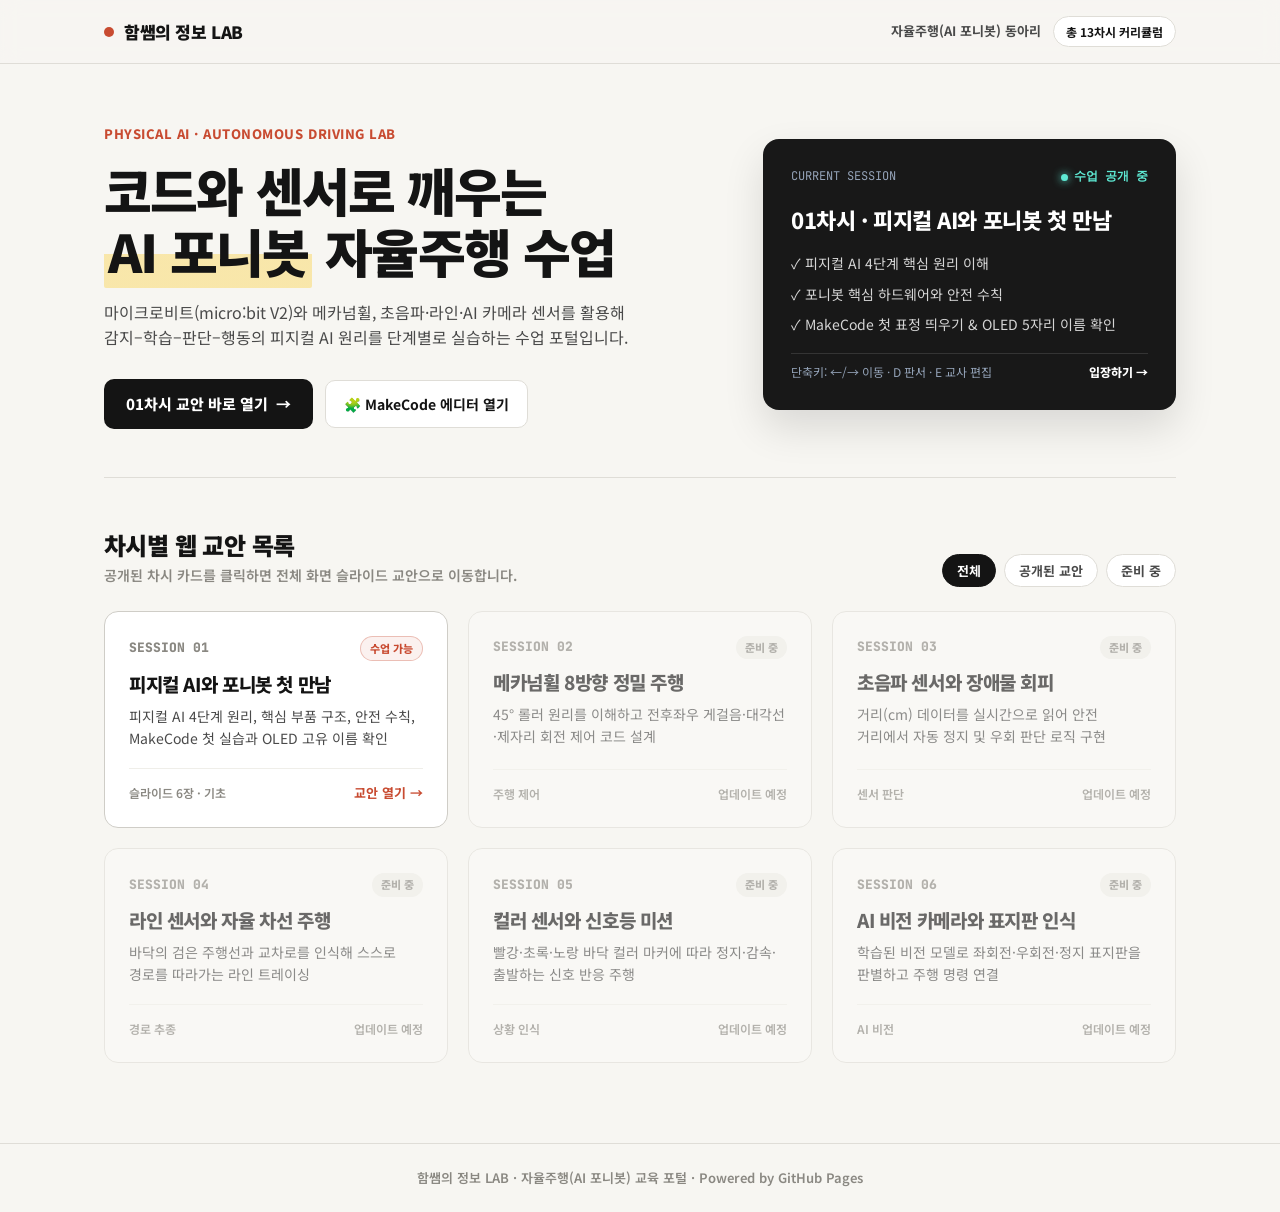
==== index.html @ f38d4907 "Add files via upload" ====
<!DOCTYPE html>
<html lang="ko">
<head>
  <meta charset="UTF-8" />
  <meta name="viewport" content="width=device-width, initial-scale=1.0" />
  <title>함쌤의 정보 LAB — 자율주행(AI 포니봇) 웹 교안 포털</title>
  <link rel="preconnect" href="https://fonts.googleapis.com" />
  <link rel="preconnect" href="https://fonts.gstatic.com" crossorigin />
  <link href="https://fonts.googleapis.com/css2?family=Inter:wght@400;600;700;800&family=JetBrains+Mono:wght@500;700&family=Noto+Sans+KR:wght@400;500;700;800;900&display=swap" rel="stylesheet" />
  <style>
    :root {
      --bg-paper: #f7f6f2;
      --ink: #141414;
      --ink-sub: #4a4a4a;
      --ink-muted: #8a8882;
      --accent: #c84b31;
      --accent-soft: rgba(200, 75, 49, 0.08);
      --highlight-yellow: rgba(250, 214, 92, 0.48);
      --line: #dfddd7;
      --card-bg: #ffffff;
      --ease-editorial: cubic-bezier(0.22, 1, 0.36, 1);
    }

    * { box-sizing: border-box; margin: 0; padding: 0; }

    body {
      background-color: var(--bg-paper);
      color: var(--ink);
      font-family: 'Noto Sans KR', 'Inter', -apple-system, sans-serif;
      -webkit-font-smoothing: antialiased;
      line-height: 1.6;
      min-height: 100vh;
      display: flex;
      flex-direction: column;
    }

    a { color: inherit; text-decoration: none; }

    /* Top Navigation Bar */
    .site-header {
      position: sticky;
      top: 0;
      z-index: 50;
      background: rgba(247, 246, 242, 0.9);
      backdrop-filter: blur(10px);
      border-bottom: 1px solid var(--line);
    }

    .header-inner {
      max-width: 1120px;
      margin: 0 auto;
      padding: 16px 24px;
      display: flex;
      align-items: center;
      justify-content: space-between;
      gap: 16px;
    }

    .brand {
      display: flex;
      align-items: center;
      gap: 10px;
      font-weight: 900;
      font-size: 17px;
      letter-spacing: -0.025em;
    }

    .brand-dot {
      width: 10px;
      height: 10px;
      border-radius: 50%;
      background: var(--accent);
    }

    .header-meta {
      display: flex;
      align-items: center;
      gap: 12px;
      font-size: 13px;
      font-weight: 700;
      color: var(--ink-sub);
    }

    .pill-tag {
      display: inline-flex;
      align-items: center;
      gap: 6px;
      padding: 5px 12px;
      border-radius: 999px;
      border: 1px solid var(--line);
      background: #ffffff;
      font-size: 12px;
      font-weight: 700;
      color: var(--ink);
    }

    /* Main Container */
    .container {
      max-width: 1120px;
      width: 100%;
      margin: 0 auto;
      padding: 56px 24px 80px;
      flex: 1;
    }

    /* Hero Section */
    .hero {
      display: grid;
      grid-template-columns: 1.2fr 0.8fr;
      gap: 40px;
      align-items: center;
      padding-bottom: 48px;
      border-bottom: 1px solid var(--line);
      margin-bottom: 48px;
    }

    .hero-kicker {
      display: inline-block;
      font-size: 13px;
      font-weight: 800;
      color: var(--accent);
      letter-spacing: 0.04em;
      margin-bottom: 14px;
    }

    .hero-title {
      font-size: clamp(32px, 4.2vw, 52px);
      font-weight: 900;
      line-height: 1.18;
      letter-spacing: -0.035em;
      margin-bottom: 18px;
      word-break: keep-all;
    }

    .hl {
      background: linear-gradient(transparent 54%, var(--highlight-yellow) 54%);
      padding: 0 4px;
      border-radius: 2px;
    }

    .hero-desc {
      font-size: 16px;
      color: var(--ink-sub);
      word-break: keep-all;
      margin-bottom: 28px;
      max-width: 540px;
    }

    .hero-actions {
      display: flex;
      flex-wrap: wrap;
      gap: 12px;
      align-items: center;
    }

    .btn-primary {
      display: inline-flex;
      align-items: center;
      gap: 8px;
      background: var(--ink);
      color: #ffffff;
      padding: 13px 22px;
      border-radius: 10px;
      font-size: 15px;
      font-weight: 800;
      transition: transform 0.2s var(--ease-editorial), background 0.2s ease;
    }

    .btn-primary:hover {
      background: var(--accent);
      transform: translateY(-2px);
    }

    .btn-secondary {
      display: inline-flex;
      align-items: center;
      gap: 8px;
      background: #ffffff;
      color: var(--ink);
      border: 1px solid var(--line);
      padding: 12px 18px;
      border-radius: 10px;
      font-size: 14px;
      font-weight: 700;
      transition: border-color 0.2s ease, transform 0.2s var(--ease-editorial);
    }

    .btn-secondary:hover {
      border-color: var(--ink);
      transform: translateY(-2px);
    }

    /* Hero Status Card */
    .hero-card {
      background: #181818;
      color: #ffffff;
      border-radius: 16px;
      padding: 28px;
      box-shadow: 0 18px 40px rgba(0, 0, 0, 0.12);
      display: flex;
      flex-direction: column;
      gap: 18px;
    }

    .hero-card-top {
      display: flex;
      justify-content: space-between;
      align-items: center;
      font-family: 'JetBrains Mono', monospace;
      font-size: 12px;
      color: #94a3b8;
    }

    .live-badge {
      display: inline-flex;
      align-items: center;
      gap: 6px;
      color: #5eead4;
      font-weight: 700;
    }

    .live-dot {
      width: 7px;
      height: 7px;
      border-radius: 50%;
      background: #5eead4;
      box-shadow: 0 0 8px #5eead4;
    }

    .hero-card-title {
      font-size: 22px;
      font-weight: 800;
      letter-spacing: -0.02em;
      line-height: 1.35;
    }

    .hero-card-list {
      list-style: none;
      display: flex;
      flex-direction: column;
      gap: 8px;
      font-size: 14px;
      color: rgba(255, 255, 255, 0.82);
    }

    .hero-card-list li {
      display: flex;
      align-items: center;
      gap: 8px;
    }

    /* Section Header */
    .section-head {
      display: flex;
      align-items: flex-end;
      justify-content: space-between;
      gap: 16px;
      margin-bottom: 24px;
      flex-wrap: wrap;
    }

    .section-title {
      font-size: 24px;
      font-weight: 900;
      letter-spacing: -0.025em;
    }

    .section-sub {
      font-size: 14px;
      color: var(--ink-muted);
      font-weight: 600;
    }

    /* Filter Tabs */
    .filter-tabs {
      display: flex;
      gap: 8px;
      flex-wrap: wrap;
    }

    .filter-btn {
      padding: 6px 14px;
      border-radius: 999px;
      border: 1px solid var(--line);
      background: #ffffff;
      color: var(--ink-sub);
      font-size: 13px;
      font-weight: 700;
      cursor: pointer;
      font-family: inherit;
      transition: all 0.15s ease;
    }

    .filter-btn.active, .filter-btn:hover {
      background: var(--ink);
      color: #ffffff;
      border-color: var(--ink);
    }

    /* Session Grid */
    .session-grid {
      display: grid;
      grid-template-columns: repeat(3, 1fr);
      gap: 20px;
    }

    .session-card {
      background: var(--card-bg);
      border: 1px solid var(--line);
      border-radius: 14px;
      padding: 24px;
      display: flex;
      flex-direction: column;
      justify-content: space-between;
      gap: 18px;
      transition: transform 0.25s var(--ease-editorial), box-shadow 0.25s var(--ease-editorial), border-color 0.2s ease;
      position: relative;
    }

    .session-card.ready {
      cursor: pointer;
      border-color: #cfcdc7;
    }

    .session-card.ready:hover {
      transform: translateY(-4px);
      border-color: var(--ink);
      box-shadow: 0 16px 36px rgba(0, 0, 0, 0.06);
    }

    .session-card.locked {
      opacity: 0.62;
      background: #fbfaf7;
      cursor: default;
    }

    .card-top {
      display: flex;
      align-items: center;
      justify-content: space-between;
      gap: 8px;
      margin-bottom: 10px;
    }

    .session-num {
      font-family: 'JetBrains Mono', monospace;
      font-size: 13px;
      font-weight: 800;
      color: var(--ink-muted);
    }

    .status-badge {
      font-size: 11px;
      font-weight: 800;
      padding: 3px 9px;
      border-radius: 999px;
    }

    .status-badge.open {
      background: var(--accent-soft);
      color: var(--accent);
      border: 1px solid rgba(200, 75, 49, 0.3);
    }

    .status-badge.soon {
      background: #efeee9;
      color: var(--ink-muted);
    }

    .card-title {
      font-size: 19px;
      font-weight: 800;
      letter-spacing: -0.02em;
      line-height: 1.35;
      margin-bottom: 8px;
      word-break: keep-all;
    }

    .card-desc {
      font-size: 14px;
      color: var(--ink-sub);
      word-break: keep-all;
    }

    .card-footer {
      display: flex;
      align-items: center;
      justify-content: space-between;
      padding-top: 14px;
      border-top: 1px solid #efeee9;
      font-size: 13px;
      font-weight: 700;
    }

    .card-link-label {
      color: var(--accent);
      display: inline-flex;
      align-items: center;
      gap: 4px;
    }

    .card-meta {
      color: var(--ink-muted);
      font-size: 12px;
      font-weight: 600;
    }

    /* Footer */
    .site-footer {
      border-top: 1px solid var(--line);
      padding: 24px;
      text-align: center;
      font-size: 13px;
      color: var(--ink-muted);
      font-weight: 600;
    }

    @media (max-width: 960px) {
      .hero { grid-template-columns: 1fr; }
      .session-grid { grid-template-columns: repeat(2, 1fr); }
    }

    @media (max-width: 640px) {
      .session-grid { grid-template-columns: 1fr; }
      .header-meta { display: none; }
      .container { padding: 36px 18px 60px; }
    }
  </style>
</head>
<body>

  <header class="site-header">
    <div class="header-inner">
      <a href="./index.html" class="brand">
        <span class="brand-dot"></span>
        <span>함쌤의 정보 LAB</span>
      </a>
      <div class="header-meta">
        <span>자율주행(AI 포니봇) 동아리</span>
        <span class="pill-tag">총 13차시 커리큘럼</span>
      </div>
    </div>
  </header>

  <main class="container">
    <!-- Hero -->
    <section class="hero">
      <div>
        <div class="hero-kicker">PHYSICAL AI · AUTONOMOUS DRIVING LAB</div>
        <h1 class="hero-title">
          코드와 센서로 깨우는<br />
          <span class="hl">AI 포니봇</span> 자율주행 수업
        </h1>
        <p class="hero-desc">
          마이크로비트(micro:bit V2)와 메카넘휠, 초음파·라인·AI 카메라 센서를 활용해
          감지–학습–판단–행동의 피지컬 AI 원리를 단계별로 실습하는 수업 포털입니다.
        </p>
        <div class="hero-actions">
          <a href="./session1_deck.html" class="btn-primary">
            <span>01차시 교안 바로 열기</span>
            <span>→</span>
          </a>
          <a href="https://makecode.microbit.org/" target="_blank" rel="noopener noreferrer" class="btn-secondary">
            <span>🧩 MakeCode 에디터 열기</span>
          </a>
        </div>
      </div>

      <div class="hero-card">
        <div class="hero-card-top">
          <span>CURRENT SESSION</span>
          <span class="live-badge"><span class="live-dot"></span>수업 공개 중</span>
        </div>
        <div class="hero-card-title">01차시 · 피지컬 AI와 포니봇 첫 만남</div>
        <ul class="hero-card-list">
          <li>✓ 피지컬 AI 4단계 핵심 원리 이해</li>
          <li>✓ 포니봇 핵심 하드웨어와 안전 수칙</li>
          <li>✓ MakeCode 첫 표정 띄우기 &amp; OLED 5자리 이름 확인</li>
        </ul>
        <div style="padding-top: 8px; border-top: 1px solid rgba(255,255,255,0.12); display:flex; justify-content:space-between; align-items:center; font-size:12px; color:#94a3b8;">
          <span>단축키: ←/→ 이동 · D 판서 · E 교사 편집</span>
          <a href="./session1_deck.html" style="color:#ffffff; font-weight:800;">입장하기 →</a>
        </div>
      </div>
    </section>

    <!-- Curriculum Grid -->
    <section>
      <div class="section-head">
        <div>
          <h2 class="section-title">차시별 웹 교안 목록</h2>
          <p class="section-sub">공개된 차시 카드를 클릭하면 전체 화면 슬라이드 교안으로 이동합니다.</p>
        </div>
        <div class="filter-tabs" role="tablist">
          <button class="filter-btn active" onclick="filterSessions('all', this)">전체</button>
          <button class="filter-btn" onclick="filterSessions('ready', this)">공개된 교안</button>
          <button class="filter-btn" onclick="filterSessions('soon', this)">준비 중</button>
        </div>
      </div>

      <div id="sessionGrid" class="session-grid"></div>
    </section>
  </main>

  <footer class="site-footer">
    함쌤의 정보 LAB · 자율주행(AI 포니봇) 교육 포털 · Powered by GitHub Pages
  </footer>

  <script>
    const SESSIONS = [
      {
        num: '01',
        title: '피지컬 AI와 포니봇 첫 만남',
        desc: '피지컬 AI 4단계 원리, 핵심 부품 구조, 안전 수칙, MakeCode 첫 실습과 OLED 고유 이름 확인',
        meta: '슬라이드 6장 · 기초',
        status: 'ready',
        href: './session1_deck.html'
      },
      {
        num: '02',
        title: '메카넘휠 8방향 정밀 주행',
        desc: '45° 롤러 원리를 이해하고 전후좌우 게걸음·대각선·제자리 회전 제어 코드 설계',
        meta: '주행 제어',
        status: 'soon',
        href: ''
      },
      {
        num: '03',
        title: '초음파 센서와 장애물 회피',
        desc: '거리(cm) 데이터를 실시간으로 읽어 안전 거리에서 자동 정지 및 우회 판단 로직 구현',
        meta: '센서 판단',
        status: 'soon',
        href: ''
      },
      {
        num: '04',
        title: '라인 센서와 자율 차선 주행',
        desc: '바닥의 검은 주행선과 교차로를 인식해 스스로 경로를 따라가는 라인 트레이싱',
        meta: '경로 추종',
        status: 'soon',
        href: ''
      },
      {
        num: '05',
        title: '컬러 센서와 신호등 미션',
        desc: '빨강·초록·노랑 바닥 컬러 마커에 따라 정지·감속·출발하는 신호 반응 주행',
        meta: '상황 인식',
        status: 'soon',
        href: ''
      },
      {
        num: '06',
        title: 'AI 비전 카메라와 표지판 인식',
        desc: '학습된 비전 모델로 좌회전·우회전·정지 표지판을 판별하고 주행 명령 연결',
        meta: 'AI 비전',
        status: 'soon',
        href: ''
      }
    ];

    function renderSessions(filter = 'all') {
      const grid = document.getElementById('sessionGrid');
      grid.innerHTML = '';

      const filtered = SESSIONS.filter(s => {
        if (filter === 'ready') return s.status === 'ready';
        if (filter === 'soon') return s.status === 'soon';
        return true;
      });

      filtered.forEach(s => {
        const isReady = s.status === 'ready';
        const el = document.createElement(isReady ? 'a' : 'div');
        el.className = `session-card ${isReady ? 'ready' : 'locked'}`;
        if (isReady) el.href = s.href;

        el.innerHTML = `
          <div>
            <div class="card-top">
              <span class="session-num">SESSION ${s.num}</span>
              <span class="status-badge ${isReady ? 'open' : 'soon'}">${isReady ? '수업 가능' : '준비 중'}</span>
            </div>
            <h3 class="card-title">${s.title}</h3>
            <p class="card-desc">${s.desc}</p>
          </div>
          <div class="card-footer">
            <span class="card-meta">${s.meta}</span>
            ${isReady ? '<span class="card-link-label">교안 열기 →</span>' : '<span class="card-meta">업데이트 예정</span>'}
          </div>
        `;
        grid.appendChild(el);
      });
    }

    function filterSessions(type, btn) {
      document.querySelectorAll('.filter-btn').forEach(b => b.classList.remove('active'));
      btn.classList.add('active');
      renderSessions(type);
    }

    renderSessions('all');
  </script>
</body>
</html>
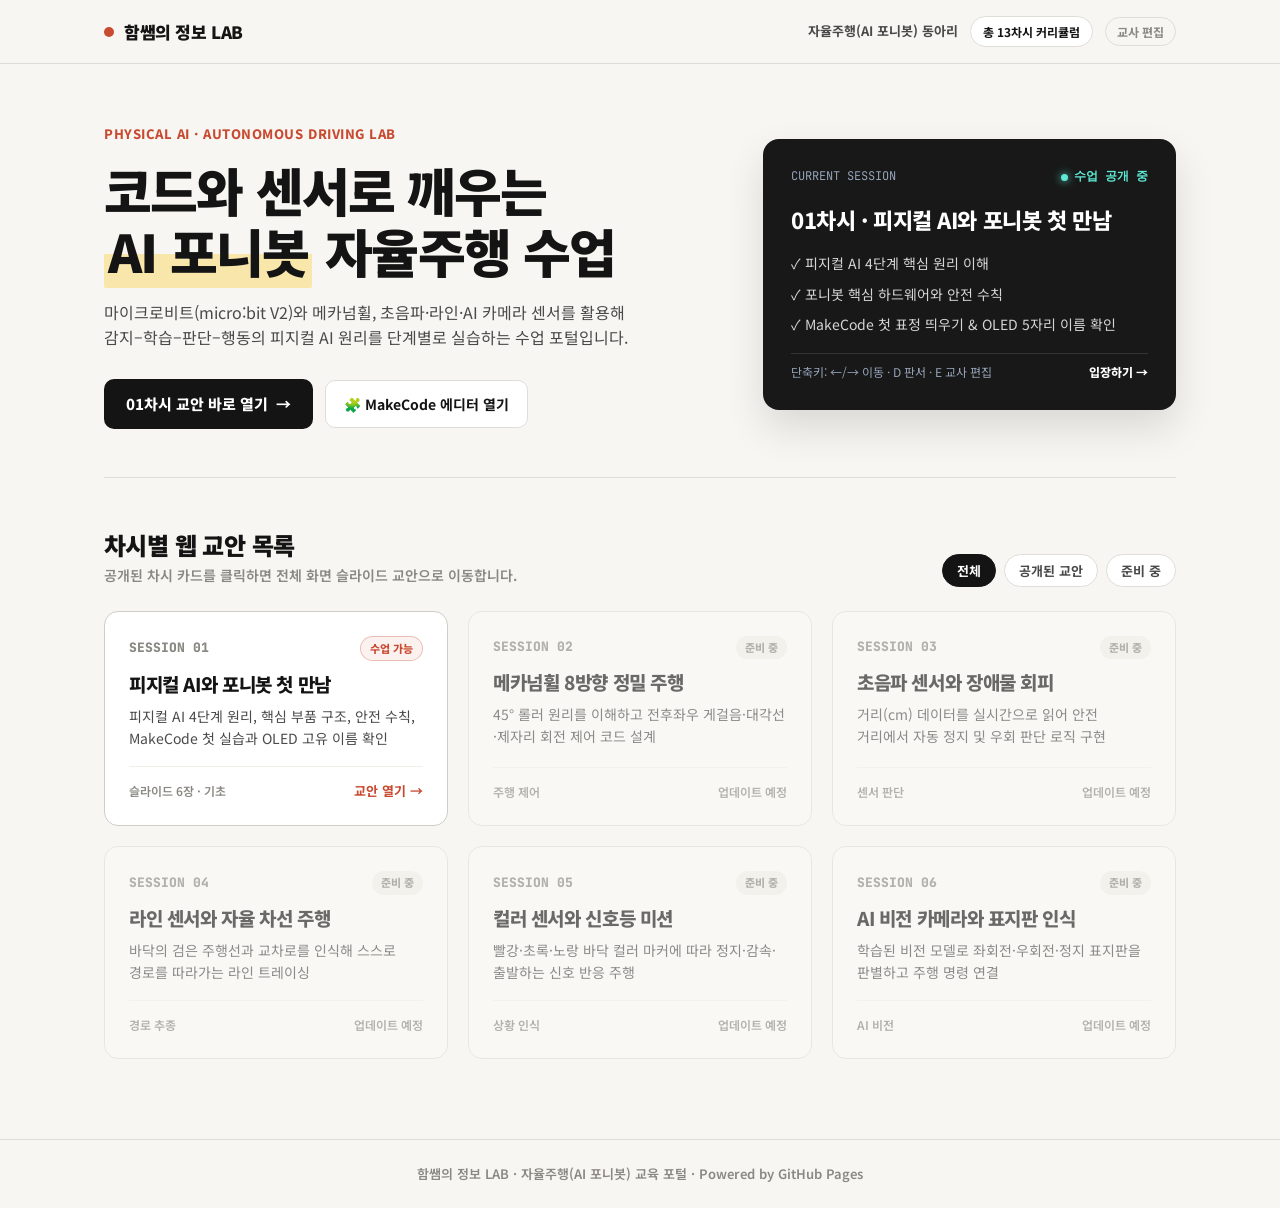
==== commit 8b52dfd0: "Add files via upload" ====
--- a/index.html
+++ b/index.html
@@ -32,19 +32,90 @@
       min-height: 100vh;
       display: flex;
       flex-direction: column;
+      transition: padding-top 0.3s var(--ease-editorial);
+    }
+
+    body.edit-mode {
+      padding-top: 52px;
+      background-color: #efeee9;
     }
 
     a { color: inherit; text-decoration: none; }
+
+    /* ================= FULL-WIDTH FIXED TOP EDITOR BAR ================= */
+    #editToolbar {
+      position: fixed;
+      top: 0; left: 0; right: 0;
+      height: 52px;
+      z-index: 120;
+      display: none;
+      align-items: center;
+      justify-content: space-between;
+      gap: 12px;
+      background: #161616;
+      color: #ffffff;
+      padding: 0 20px;
+      border-bottom: 1px solid rgba(255, 255, 255, 0.1);
+      box-shadow: 0 4px 20px rgba(0, 0, 0, 0.3);
+      font-size: 12px;
+      font-weight: 700;
+    }
+
+    body.edit-mode #editToolbar { display: flex; }
+
+    .tb-group { display: flex; align-items: center; gap: 7px; }
+
+    .edit-status-badge {
+      display: inline-flex; align-items: center; gap: 7px;
+      font-size: 12px; font-weight: 800; color: #f5f5f5;
+      padding: 5px 10px; border-radius: 999px;
+      background: rgba(200, 75, 49, 0.18);
+      border: 1px solid rgba(200, 75, 49, 0.45);
+      white-space: nowrap;
+    }
+
+    .edit-status-dot {
+      width: 7px; height: 7px; border-radius: 50%;
+      background: #ff6b4a; box-shadow: 0 0 8px #ff6b4a;
+    }
+
+    .tb-sep { width: 1px; height: 20px; background: rgba(255, 255, 255, 0.16); margin: 0 2px; }
+
+    .tb-btn {
+      background: rgba(255, 255, 255, 0.08);
+      color: #ffffff; border: none; border-radius: 6px;
+      padding: 6px 10px; font-size: 12px; font-weight: 700;
+      cursor: pointer; font-family: inherit;
+      display: inline-flex; align-items: center; gap: 4px;
+      white-space: nowrap; transition: background 0.15s ease;
+    }
+    .tb-btn:hover { background: rgba(255, 255, 255, 0.2); }
+    .tb-btn.save { background: var(--accent); padding: 6px 12px; }
+    .tb-btn.save:hover { background: #b33f27; }
+    .tb-btn.github { background: #2563eb; padding: 6px 12px; }
+    .tb-btn.github:hover { background: #1d4ed8; }
+    .tb-btn:disabled { opacity: 0.55; cursor: wait; }
+
+    /* Editable Text Visual Cue */
+    body.edit-mode .editable-text {
+      outline: 1px dashed rgba(20, 20, 20, 0.28);
+      outline-offset: 3px;
+      border-radius: 4px;
+      cursor: text;
+    }
+    body.edit-mode .dark .editable-text { outline-color: rgba(255, 255, 255, 0.35); }
+    body.edit-mode .editable-text:focus { outline: 2px solid var(--accent); outline-offset: 3px; }
 
     /* Top Navigation Bar */
     .site-header {
       position: sticky;
       top: 0;
       z-index: 50;
-      background: rgba(247, 246, 242, 0.9);
+      background: rgba(247, 246, 242, 0.92);
       backdrop-filter: blur(10px);
       border-bottom: 1px solid var(--line);
     }
+    body.edit-mode .site-header { top: 52px; }
 
     .header-inner {
       max-width: 1120px;
@@ -57,42 +128,29 @@
     }
 
     .brand {
-      display: flex;
-      align-items: center;
-      gap: 10px;
-      font-weight: 900;
-      font-size: 17px;
-      letter-spacing: -0.025em;
-    }
-
-    .brand-dot {
-      width: 10px;
-      height: 10px;
-      border-radius: 50%;
-      background: var(--accent);
-    }
+      display: flex; align-items: center; gap: 10px;
+      font-weight: 900; font-size: 17px; letter-spacing: -0.025em;
+    }
+    .brand-dot { width: 10px; height: 10px; border-radius: 50%; background: var(--accent); }
 
     .header-meta {
-      display: flex;
-      align-items: center;
-      gap: 12px;
-      font-size: 13px;
-      font-weight: 700;
-      color: var(--ink-sub);
+      display: flex; align-items: center; gap: 12px;
+      font-size: 13px; font-weight: 700; color: var(--ink-sub);
     }
 
     .pill-tag {
-      display: inline-flex;
-      align-items: center;
-      gap: 6px;
-      padding: 5px 12px;
-      border-radius: 999px;
-      border: 1px solid var(--line);
-      background: #ffffff;
-      font-size: 12px;
-      font-weight: 700;
-      color: var(--ink);
-    }
+      display: inline-flex; align-items: center; gap: 6px;
+      padding: 5px 12px; border-radius: 999px;
+      border: 1px solid var(--line); background: #ffffff;
+      font-size: 12px; font-weight: 700; color: var(--ink);
+    }
+
+    .teacher-trigger-btn {
+      background: transparent; border: 1px solid var(--line); border-radius: 999px;
+      padding: 5px 11px; font-size: 12px; font-weight: 700; color: var(--ink-muted);
+      cursor: pointer; font-family: inherit; transition: all 0.15s ease;
+    }
+    .teacher-trigger-btn:hover { border-color: var(--ink); color: var(--ink); }
 
     /* Main Container */
     .container {
@@ -115,295 +173,181 @@
     }
 
     .hero-kicker {
-      display: inline-block;
-      font-size: 13px;
-      font-weight: 800;
-      color: var(--accent);
-      letter-spacing: 0.04em;
-      margin-bottom: 14px;
+      display: inline-block; font-size: 13px; font-weight: 800;
+      color: var(--accent); letter-spacing: 0.04em; margin-bottom: 14px;
     }
 
     .hero-title {
       font-size: clamp(32px, 4.2vw, 52px);
-      font-weight: 900;
-      line-height: 1.18;
-      letter-spacing: -0.035em;
-      margin-bottom: 18px;
-      word-break: keep-all;
+      font-weight: 900; line-height: 1.18; letter-spacing: -0.035em;
+      margin-bottom: 18px; word-break: keep-all;
     }
 
     .hl {
       background: linear-gradient(transparent 54%, var(--highlight-yellow) 54%);
-      padding: 0 4px;
-      border-radius: 2px;
+      padding: 0 4px; border-radius: 2px;
     }
 
     .hero-desc {
-      font-size: 16px;
-      color: var(--ink-sub);
-      word-break: keep-all;
-      margin-bottom: 28px;
-      max-width: 540px;
-    }
-
-    .hero-actions {
-      display: flex;
-      flex-wrap: wrap;
-      gap: 12px;
-      align-items: center;
-    }
+      font-size: 16px; color: var(--ink-sub); word-break: keep-all;
+      margin-bottom: 28px; max-width: 540px;
+    }
+
+    .hero-actions { display: flex; flex-wrap: wrap; gap: 12px; align-items: center; }
 
     .btn-primary {
-      display: inline-flex;
-      align-items: center;
-      gap: 8px;
-      background: var(--ink);
-      color: #ffffff;
-      padding: 13px 22px;
-      border-radius: 10px;
-      font-size: 15px;
-      font-weight: 800;
+      display: inline-flex; align-items: center; gap: 8px;
+      background: var(--ink); color: #ffffff;
+      padding: 13px 22px; border-radius: 10px; font-size: 15px; font-weight: 800;
       transition: transform 0.2s var(--ease-editorial), background 0.2s ease;
     }
-
-    .btn-primary:hover {
-      background: var(--accent);
-      transform: translateY(-2px);
-    }
+    .btn-primary:hover { background: var(--accent); transform: translateY(-2px); }
 
     .btn-secondary {
-      display: inline-flex;
-      align-items: center;
-      gap: 8px;
-      background: #ffffff;
-      color: var(--ink);
-      border: 1px solid var(--line);
-      padding: 12px 18px;
-      border-radius: 10px;
-      font-size: 14px;
-      font-weight: 700;
+      display: inline-flex; align-items: center; gap: 8px;
+      background: #ffffff; color: var(--ink); border: 1px solid var(--line);
+      padding: 12px 18px; border-radius: 10px; font-size: 14px; font-weight: 700;
       transition: border-color 0.2s ease, transform 0.2s var(--ease-editorial);
     }
-
-    .btn-secondary:hover {
-      border-color: var(--ink);
-      transform: translateY(-2px);
-    }
+    .btn-secondary:hover { border-color: var(--ink); transform: translateY(-2px); }
 
     /* Hero Status Card */
     .hero-card {
-      background: #181818;
-      color: #ffffff;
-      border-radius: 16px;
-      padding: 28px;
-      box-shadow: 0 18px 40px rgba(0, 0, 0, 0.12);
-      display: flex;
-      flex-direction: column;
-      gap: 18px;
+      background: #181818; color: #ffffff; border-radius: 16px;
+      padding: 28px; box-shadow: 0 18px 40px rgba(0, 0, 0, 0.12);
+      display: flex; flex-direction: column; gap: 18px;
     }
 
     .hero-card-top {
-      display: flex;
-      justify-content: space-between;
-      align-items: center;
-      font-family: 'JetBrains Mono', monospace;
-      font-size: 12px;
-      color: #94a3b8;
-    }
-
-    .live-badge {
-      display: inline-flex;
-      align-items: center;
-      gap: 6px;
-      color: #5eead4;
-      font-weight: 700;
-    }
-
-    .live-dot {
-      width: 7px;
-      height: 7px;
-      border-radius: 50%;
-      background: #5eead4;
-      box-shadow: 0 0 8px #5eead4;
-    }
-
-    .hero-card-title {
-      font-size: 22px;
-      font-weight: 800;
-      letter-spacing: -0.02em;
-      line-height: 1.35;
-    }
+      display: flex; justify-content: space-between; align-items: center;
+      font-family: 'JetBrains Mono', monospace; font-size: 12px; color: #94a3b8;
+    }
+
+    .live-badge { display: inline-flex; align-items: center; gap: 6px; color: #5eead4; font-weight: 700; }
+    .live-dot { width: 7px; height: 7px; border-radius: 50%; background: #5eead4; box-shadow: 0 0 8px #5eead4; }
+
+    .hero-card-title { font-size: 22px; font-weight: 800; letter-spacing: -0.02em; line-height: 1.35; }
 
     .hero-card-list {
-      list-style: none;
+      list-style: none; display: flex; flex-direction: column; gap: 8px;
+      font-size: 14px; color: rgba(255, 255, 255, 0.82);
+    }
+    .hero-card-list li { display: flex; align-items: center; gap: 8px; }
+
+    /* Section Header */
+    .section-head {
+      display: flex; align-items: flex-end; justify-content: space-between;
+      gap: 16px; margin-bottom: 24px; flex-wrap: wrap;
+    }
+    .section-title { font-size: 24px; font-weight: 900; letter-spacing: -0.025em; }
+    .section-sub { font-size: 14px; color: var(--ink-muted); font-weight: 600; }
+
+    .filter-tabs { display: flex; gap: 8px; flex-wrap: wrap; align-items: center; }
+
+    .filter-btn {
+      padding: 6px 14px; border-radius: 999px; border: 1px solid var(--line);
+      background: #ffffff; color: var(--ink-sub); font-size: 13px; font-weight: 700;
+      cursor: pointer; font-family: inherit; transition: all 0.15s ease;
+    }
+    .filter-btn.active, .filter-btn:hover { background: var(--ink); color: #ffffff; border-color: var(--ink); }
+
+    .add-session-btn {
+      display: none;
+      padding: 6px 14px; border-radius: 999px; border: none;
+      background: var(--accent); color: #ffffff; font-size: 13px; font-weight: 800;
+      cursor: pointer; font-family: inherit;
+    }
+    body.edit-mode .add-session-btn { display: inline-flex; align-items: center; gap: 4px; }
+
+    /* Session Grid */
+    .session-grid { display: grid; grid-template-columns: repeat(3, 1fr); gap: 20px; }
+
+    .session-card {
+      background: var(--card-bg); border: 1px solid var(--line); border-radius: 14px;
+      padding: 24px; display: flex; flex-direction: column; justify-content: space-between;
+      gap: 16px; transition: transform 0.25s var(--ease-editorial), box-shadow 0.25s var(--ease-editorial), border-color 0.2s ease;
+    }
+
+    .session-card.ready { cursor: pointer; border-color: #cfcdc7; }
+    .session-card.ready:hover { transform: translateY(-4px); border-color: var(--ink); box-shadow: 0 16px 36px rgba(0, 0, 0, 0.06); }
+    .session-card.locked { opacity: 0.62; background: #fbfaf7; cursor: default; }
+
+    body.edit-mode .session-card { opacity: 1; cursor: default; }
+    body.edit-mode .session-card:hover { transform: none; box-shadow: none; }
+
+    .card-top { display: flex; align-items: center; justify-content: space-between; gap: 8px; margin-bottom: 10px; }
+    .session-num { font-family: 'JetBrains Mono', monospace; font-size: 13px; font-weight: 800; color: var(--ink-muted); }
+
+    .status-badge { font-size: 11px; font-weight: 800; padding: 3px 9px; border-radius: 999px; }
+    .status-badge.open { background: var(--accent-soft); color: var(--accent); border: 1px solid rgba(200, 75, 49, 0.3); }
+    .status-badge.soon { background: #efeee9; color: var(--ink-muted); }
+
+    .card-title { font-size: 19px; font-weight: 800; letter-spacing: -0.02em; line-height: 1.35; margin-bottom: 8px; word-break: keep-all; }
+    .card-desc { font-size: 14px; color: var(--ink-sub); word-break: keep-all; }
+
+    .card-footer {
+      display: flex; align-items: center; justify-content: space-between;
+      padding-top: 14px; border-top: 1px solid #efeee9; font-size: 13px; font-weight: 700;
+    }
+    .card-link-label { color: var(--accent); display: inline-flex; align-items: center; gap: 4px; }
+    .card-meta { color: var(--ink-muted); font-size: 12px; font-weight: 600; }
+
+    /* Teacher-Only Card Edit Controls */
+    .card-edit-controls {
+      margin-top: 8px;
+      padding-top: 12px;
+      border-top: 1px dashed var(--line);
       display: flex;
       flex-direction: column;
       gap: 8px;
-      font-size: 14px;
-      color: rgba(255, 255, 255, 0.82);
-    }
-
-    .hero-card-list li {
-      display: flex;
-      align-items: center;
-      gap: 8px;
-    }
-
-    /* Section Header */
-    .section-head {
-      display: flex;
-      align-items: flex-end;
-      justify-content: space-between;
-      gap: 16px;
-      margin-bottom: 24px;
-      flex-wrap: wrap;
-    }
-
-    .section-title {
-      font-size: 24px;
-      font-weight: 900;
-      letter-spacing: -0.025em;
-    }
-
-    .section-sub {
-      font-size: 14px;
-      color: var(--ink-muted);
-      font-weight: 600;
-    }
-
-    /* Filter Tabs */
-    .filter-tabs {
-      display: flex;
-      gap: 8px;
-      flex-wrap: wrap;
-    }
-
-    .filter-btn {
-      padding: 6px 14px;
-      border-radius: 999px;
-      border: 1px solid var(--line);
-      background: #ffffff;
-      color: var(--ink-sub);
-      font-size: 13px;
-      font-weight: 700;
-      cursor: pointer;
-      font-family: inherit;
-      transition: all 0.15s ease;
-    }
-
-    .filter-btn.active, .filter-btn:hover {
-      background: var(--ink);
-      color: #ffffff;
-      border-color: var(--ink);
-    }
-
-    /* Session Grid */
-    .session-grid {
-      display: grid;
-      grid-template-columns: repeat(3, 1fr);
-      gap: 20px;
-    }
-
-    .session-card {
-      background: var(--card-bg);
-      border: 1px solid var(--line);
-      border-radius: 14px;
-      padding: 24px;
-      display: flex;
-      flex-direction: column;
-      justify-content: space-between;
-      gap: 18px;
-      transition: transform 0.25s var(--ease-editorial), box-shadow 0.25s var(--ease-editorial), border-color 0.2s ease;
-      position: relative;
-    }
-
-    .session-card.ready {
-      cursor: pointer;
-      border-color: #cfcdc7;
-    }
-
-    .session-card.ready:hover {
-      transform: translateY(-4px);
-      border-color: var(--ink);
-      box-shadow: 0 16px 36px rgba(0, 0, 0, 0.06);
-    }
-
-    .session-card.locked {
-      opacity: 0.62;
-      background: #fbfaf7;
-      cursor: default;
-    }
-
-    .card-top {
-      display: flex;
-      align-items: center;
-      justify-content: space-between;
-      gap: 8px;
-      margin-bottom: 10px;
-    }
-
-    .session-num {
-      font-family: 'JetBrains Mono', monospace;
-      font-size: 13px;
-      font-weight: 800;
-      color: var(--ink-muted);
-    }
-
-    .status-badge {
-      font-size: 11px;
-      font-weight: 800;
-      padding: 3px 9px;
-      border-radius: 999px;
-    }
-
-    .status-badge.open {
-      background: var(--accent-soft);
-      color: var(--accent);
-      border: 1px solid rgba(200, 75, 49, 0.3);
-    }
-
-    .status-badge.soon {
-      background: #efeee9;
-      color: var(--ink-muted);
-    }
-
-    .card-title {
-      font-size: 19px;
-      font-weight: 800;
-      letter-spacing: -0.02em;
-      line-height: 1.35;
-      margin-bottom: 8px;
-      word-break: keep-all;
-    }
-
-    .card-desc {
-      font-size: 14px;
-      color: var(--ink-sub);
-      word-break: keep-all;
-    }
-
-    .card-footer {
-      display: flex;
-      align-items: center;
-      justify-content: space-between;
-      padding-top: 14px;
-      border-top: 1px solid #efeee9;
-      font-size: 13px;
-      font-weight: 700;
-    }
-
-    .card-link-label {
-      color: var(--accent);
-      display: inline-flex;
-      align-items: center;
-      gap: 4px;
-    }
-
-    .card-meta {
-      color: var(--ink-muted);
       font-size: 12px;
-      font-weight: 600;
-    }
+    }
+    .card-edit-row { display: flex; gap: 6px; align-items: center; }
+    .card-edit-input {
+      flex: 1; padding: 5px 8px; border: 1px solid var(--line); border-radius: 6px;
+      font-size: 12px; font-family: 'JetBrains Mono', monospace; outline: none;
+    }
+    .card-edit-input:focus { border-color: var(--ink); }
+    .card-mini-btn {
+      padding: 5px 9px; border-radius: 6px; border: 1px solid var(--line);
+      background: #f4f4f2; font-size: 11px; font-weight: 800; cursor: pointer; font-family: inherit;
+    }
+    .card-mini-btn.active { background: var(--ink); color: #ffffff; border-color: var(--ink); }
+    .card-mini-btn.danger { color: var(--accent); border-color: rgba(200, 75, 49, 0.35); background: #fff5f3; }
+
+    /* Toast & Modals */
+    #toastNotice {
+      position: fixed; top: 66px; left: 50%; transform: translateX(-50%) translateY(-10px);
+      z-index: 160; background: #141414; color: #ffffff; padding: 10px 18px;
+      border-radius: 999px; font-size: 13px; font-weight: 700;
+      box-shadow: 0 12px 28px rgba(0, 0, 0, 0.28); opacity: 0; pointer-events: none;
+      transition: opacity 0.25s ease, transform 0.25s ease;
+    }
+    #toastNotice.show { opacity: 1; transform: translateX(-50%) translateY(0); }
+
+    .modal-backdrop {
+      position: fixed; inset: 0; background: rgba(0, 0, 0, 0.48); backdrop-filter: blur(4px);
+      z-index: 140; display: none; align-items: center; justify-content: center; padding: 20px;
+    }
+    .modal-backdrop.open { display: flex; }
+
+    .auth-card { width: 100%; max-width: 390px; background: #ffffff; border-radius: 16px; padding: 28px 24px; box-shadow: 0 24px 60px rgba(0, 0, 0, 0.25); text-align: center; }
+    .auth-card.shake { animation: shake 0.34s ease; }
+    @keyframes shake { 0%, 100% { transform: translateX(0); } 25% { transform: translateX(-8px); } 75% { transform: translateX(8px); } }
+
+    .auth-input { width: 100%; margin: 16px 0 8px; padding: 12px; font-size: 20px; font-weight: 800; letter-spacing: 0.35em; text-align: center; border: 1.5px solid var(--line); border-radius: 10px; outline: none; font-family: inherit; }
+    .auth-input:focus { border-color: var(--ink); }
+    .auth-error { min-height: 18px; font-size: 12px; font-weight: 700; color: var(--accent); margin-bottom: 12px; }
+    .auth-actions { display: grid; grid-template-columns: 1fr 1fr; gap: 8px; }
+    .auth-btn { padding: 10px; border-radius: 8px; border: 1px solid var(--line); background: #f4f4f2; font-weight: 700; cursor: pointer; font-family: inherit; }
+    .auth-btn.primary { background: var(--ink); color: #ffffff; border-color: var(--ink); }
+    .auth-btn.danger { background: #fff5f3; color: var(--accent); border-color: rgba(200, 75, 49, 0.35); margin-top: 8px; width: 100%; }
+
+    .gh-form { text-align: left; display: flex; flex-direction: column; gap: 10px; margin: 16px 0 18px; }
+    .gh-field label { display: block; font-size: 12px; font-weight: 700; color: var(--ink-sub); margin-bottom: 4px; }
+    .gh-field input { width: 100%; padding: 9px 11px; border: 1.5px solid var(--line); border-radius: 8px; font-size: 13px; font-family: inherit; outline: none; }
+    .gh-field input:focus { border-color: var(--ink); }
+    .gh-note { font-size: 11px; color: var(--ink-muted); line-height: 1.45; background: #f7f6f2; padding: 9px 11px; border-radius: 8px; }
 
     /* Footer */
     .site-footer {
@@ -419,25 +363,46 @@
       .hero { grid-template-columns: 1fr; }
       .session-grid { grid-template-columns: repeat(2, 1fr); }
     }
-
     @media (max-width: 640px) {
       .session-grid { grid-template-columns: 1fr; }
-      .header-meta { display: none; }
+      .header-meta .pill-tag { display: none; }
       .container { padding: 36px 18px 60px; }
     }
   </style>
 </head>
 <body>
+
+  <!-- Toast Notice -->
+  <div id="toastNotice"></div>
+
+  <!-- Full-Width Fixed Top Teacher Editor Bar -->
+  <header id="editToolbar" onmousedown="if(event.target.tagName !== 'INPUT') event.preventDefault()">
+    <div class="tb-group">
+      <span class="edit-status-badge"><span class="edit-status-dot"></span>포털 편집 모드</span>
+      <span style="color:#a3a3a3; font-size:11px;">문구 수정 및 차시 공개/링크 설정 가능</span>
+    </div>
+
+    <div class="tb-group">
+      <button class="tb-btn" onclick="execFormat('bold')" title="굵게"><strong>B</strong></button>
+      <button class="tb-btn" onclick="toggleHighlightSelection()" title="형광펜 강조">🖍 형광펜</button>
+      <div class="tb-sep"></div>
+      <button id="btnGithubPush" class="tb-btn github" onclick="pushToGitHub()">☁️ GitHub 반영</button>
+      <button class="tb-btn" onclick="openGithubConfigModal()" title="GitHub 저장소·토큰 설정">⚙️</button>
+      <button class="tb-btn save" onclick="exportCleanHTML()">💾 저장</button>
+      <button class="tb-btn" onclick="exitEditMode()">종료</button>
+    </div>
+  </header>
 
   <header class="site-header">
     <div class="header-inner">
       <a href="./index.html" class="brand">
         <span class="brand-dot"></span>
-        <span>함쌤의 정보 LAB</span>
+        <span class="editable-text">함쌤의 정보 LAB</span>
       </a>
       <div class="header-meta">
-        <span>자율주행(AI 포니봇) 동아리</span>
-        <span class="pill-tag">총 13차시 커리큘럼</span>
+        <span class="editable-text">자율주행(AI 포니봇) 동아리</span>
+        <span class="pill-tag editable-text">총 13차시 커리큘럼</span>
+        <button class="teacher-trigger-btn" onclick="requestEditMode()" title="교사 편집 모드 (단축키 E)">교사 편집</button>
       </div>
     </div>
   </header>
@@ -446,12 +411,12 @@
     <!-- Hero -->
     <section class="hero">
       <div>
-        <div class="hero-kicker">PHYSICAL AI · AUTONOMOUS DRIVING LAB</div>
-        <h1 class="hero-title">
+        <div class="hero-kicker editable-text">PHYSICAL AI · AUTONOMOUS DRIVING LAB</div>
+        <h1 class="hero-title editable-text">
           코드와 센서로 깨우는<br />
           <span class="hl">AI 포니봇</span> 자율주행 수업
         </h1>
-        <p class="hero-desc">
+        <p class="hero-desc editable-text">
           마이크로비트(micro:bit V2)와 메카넘휠, 초음파·라인·AI 카메라 센서를 활용해
           감지–학습–판단–행동의 피지컬 AI 원리를 단계별로 실습하는 수업 포털입니다.
         </p>
@@ -466,16 +431,16 @@
         </div>
       </div>
 
-      <div class="hero-card">
+      <div class="hero-card dark">
         <div class="hero-card-top">
           <span>CURRENT SESSION</span>
           <span class="live-badge"><span class="live-dot"></span>수업 공개 중</span>
         </div>
-        <div class="hero-card-title">01차시 · 피지컬 AI와 포니봇 첫 만남</div>
+        <div class="hero-card-title editable-text">01차시 · 피지컬 AI와 포니봇 첫 만남</div>
         <ul class="hero-card-list">
-          <li>✓ 피지컬 AI 4단계 핵심 원리 이해</li>
-          <li>✓ 포니봇 핵심 하드웨어와 안전 수칙</li>
-          <li>✓ MakeCode 첫 표정 띄우기 &amp; OLED 5자리 이름 확인</li>
+          <li class="editable-text">✓ 피지컬 AI 4단계 핵심 원리 이해</li>
+          <li class="editable-text">✓ 포니봇 핵심 하드웨어와 안전 수칙</li>
+          <li class="editable-text">✓ MakeCode 첫 표정 띄우기 &amp; OLED 5자리 이름 확인</li>
         </ul>
         <div style="padding-top: 8px; border-top: 1px solid rgba(255,255,255,0.12); display:flex; justify-content:space-between; align-items:center; font-size:12px; color:#94a3b8;">
           <span>단축키: ←/→ 이동 · D 판서 · E 교사 편집</span>
@@ -488,13 +453,14 @@
     <section>
       <div class="section-head">
         <div>
-          <h2 class="section-title">차시별 웹 교안 목록</h2>
-          <p class="section-sub">공개된 차시 카드를 클릭하면 전체 화면 슬라이드 교안으로 이동합니다.</p>
+          <h2 class="section-title editable-text">차시별 웹 교안 목록</h2>
+          <p class="section-sub editable-text">공개된 차시 카드를 클릭하면 전체 화면 슬라이드 교안으로 이동합니다.</p>
         </div>
         <div class="filter-tabs" role="tablist">
           <button class="filter-btn active" onclick="filterSessions('all', this)">전체</button>
           <button class="filter-btn" onclick="filterSessions('ready', this)">공개된 교안</button>
           <button class="filter-btn" onclick="filterSessions('soon', this)">준비 중</button>
+          <button class="add-session-btn" onclick="addNewSession()">+ 새 차시 추가</button>
         </div>
       </div>
 
@@ -502,102 +468,537 @@
     </section>
   </main>
 
-  <footer class="site-footer">
+  <footer class="site-footer editable-text">
     함쌤의 정보 LAB · 자율주행(AI 포니봇) 교육 포털 · Powered by GitHub Pages
   </footer>
 
+  <!-- Teacher Auth Modal -->
+  <div id="teacherAuthModal" class="modal-backdrop" onclick="if(event.target.id==='teacherAuthModal') closeAuthModal()">
+    <div id="authCard" class="auth-card">
+      <div style="font-size: 12px; font-weight: 800; color: var(--accent); letter-spacing: 0.1em; margin-bottom: 6px;">TEACHER ONLY</div>
+      <div style="font-size: 20px; font-weight: 800;">교사 인증 코드 입력</div>
+      <p style="font-size: 13px; color: var(--ink-sub); margin-top: 6px;">포털 편집 모드를 열려면 4자리 코드를 입력하세요.</p>
+      <input id="authCodeInput" class="auth-input" type="password" inputmode="numeric" maxlength="4" placeholder="••••" autocomplete="off" />
+      <div id="authErrorMsg" class="auth-error"></div>
+      <div class="auth-actions">
+        <button class="auth-btn" onclick="closeAuthModal()">취소</button>
+        <button class="auth-btn primary" onclick="verifyTeacherCode()">확인</button>
+      </div>
+    </div>
+  </div>
+
+  <!-- GitHub Sync Config Modal -->
+  <div id="githubConfigModal" class="modal-backdrop" onclick="if(event.target.id==='githubConfigModal') closeGithubConfigModal()">
+    <div class="auth-card" style="max-width: 420px;">
+      <div style="font-size: 12px; font-weight: 800; color: #2563eb; letter-spacing: 0.08em; margin-bottom: 4px;">GITHUB AUTO-SYNC</div>
+      <div style="font-size: 19px; font-weight: 800;">GitHub 연동 설정 (포털)</div>
+      <div class="gh-form">
+        <div class="gh-field">
+          <label>GitHub 아이디 (Owner)</label>
+          <input id="ghOwner" type="text" placeholder="예: hamssam-lab" />
+        </div>
+        <div class="gh-field">
+          <label>저장소 이름 (Repository)</label>
+          <input id="ghRepo" type="text" placeholder="예: ponybot-lab" />
+        </div>
+        <div class="gh-field" style="display:grid; grid-template-columns: 1fr 1.6fr; gap:8px;">
+          <div>
+            <label>브랜치</label>
+            <input id="ghBranch" type="text" placeholder="main" />
+          </div>
+          <div>
+            <label>파일 경로</label>
+            <input id="ghPath" type="text" placeholder="index.html" />
+          </div>
+        </div>
+        <div class="gh-field">
+          <label>Personal Access Token (창 닫으면 자동 삭제)</label>
+          <input id="ghToken" type="password" placeholder="github_pat_..." autocomplete="off" />
+        </div>
+        <div class="gh-note">
+          🔒 보안 강화: 토큰은 현재 브라우저 탭(sessionStorage)에만 임시 보관되며, 탭을 닫으면 자동 삭제되고 HTML 파일에는 절대 저장되지 않습니다.
+        </div>
+      </div>
+      <div class="auth-actions">
+        <button class="auth-btn" onclick="closeGithubConfigModal()">취소</button>
+        <button class="auth-btn primary" onclick="saveGithubConfig()">설정 저장</button>
+      </div>
+      <button class="auth-btn danger" onclick="clearGithubToken()">🗑️ 저장된 토큰 즉시 삭제</button>
+    </div>
+  </div>
+
+  <!-- Curriculum Data Store (Synced automatically on Save/Push) -->
+  <script id="sessionsData" type="application/json">
+[
+  {
+    "num": "01",
+    "title": "피지컬 AI와 포니봇 첫 만남",
+    "desc": "피지컬 AI 4단계 원리, 핵심 부품 구조, 안전 수칙, MakeCode 첫 실습과 OLED 고유 이름 확인",
+    "meta": "슬라이드 6장 · 기초",
+    "status": "ready",
+    "href": "./session1_deck.html"
+  },
+  {
+    "num": "02",
+    "title": "메카넘휠 8방향 정밀 주행",
+    "desc": "45° 롤러 원리를 이해하고 전후좌우 게걸음·대각선·제자리 회전 제어 코드 설계",
+    "meta": "주행 제어",
+    "status": "soon",
+    "href": "./session2_deck.html"
+  },
+  {
+    "num": "03",
+    "title": "초음파 센서와 장애물 회피",
+    "desc": "거리(cm) 데이터를 실시간으로 읽어 안전 거리에서 자동 정지 및 우회 판단 로직 구현",
+    "meta": "센서 판단",
+    "status": "soon",
+    "href": "./session3_deck.html"
+  },
+  {
+    "num": "04",
+    "title": "라인 센서와 자율 차선 주행",
+    "desc": "바닥의 검은 주행선과 교차로를 인식해 스스로 경로를 따라가는 라인 트레이싱",
+    "meta": "경로 추종",
+    "status": "soon",
+    "href": "./session4_deck.html"
+  },
+  {
+    "num": "05",
+    "title": "컬러 센서와 신호등 미션",
+    "desc": "빨강·초록·노랑 바닥 컬러 마커에 따라 정지·감속·출발하는 신호 반응 주행",
+    "meta": "상황 인식",
+    "status": "soon",
+    "href": "./session5_deck.html"
+  },
+  {
+    "num": "06",
+    "title": "AI 비전 카메라와 표지판 인식",
+    "desc": "학습된 비전 모델로 좌회전·우회전·정지 표지판을 판별하고 주행 명령 연결",
+    "meta": "AI 비전",
+    "status": "soon",
+    "href": "./session6_deck.html"
+  }
+]
+  </script>
+
   <script>
-    const SESSIONS = [
-      {
-        num: '01',
-        title: '피지컬 AI와 포니봇 첫 만남',
-        desc: '피지컬 AI 4단계 원리, 핵심 부품 구조, 안전 수칙, MakeCode 첫 실습과 OLED 고유 이름 확인',
-        meta: '슬라이드 6장 · 기초',
-        status: 'ready',
-        href: './session1_deck.html'
-      },
-      {
-        num: '02',
-        title: '메카넘휠 8방향 정밀 주행',
-        desc: '45° 롤러 원리를 이해하고 전후좌우 게걸음·대각선·제자리 회전 제어 코드 설계',
-        meta: '주행 제어',
-        status: 'soon',
-        href: ''
-      },
-      {
-        num: '03',
-        title: '초음파 센서와 장애물 회피',
-        desc: '거리(cm) 데이터를 실시간으로 읽어 안전 거리에서 자동 정지 및 우회 판단 로직 구현',
-        meta: '센서 판단',
-        status: 'soon',
-        href: ''
-      },
-      {
-        num: '04',
-        title: '라인 센서와 자율 차선 주행',
-        desc: '바닥의 검은 주행선과 교차로를 인식해 스스로 경로를 따라가는 라인 트레이싱',
-        meta: '경로 추종',
-        status: 'soon',
-        href: ''
-      },
-      {
-        num: '05',
-        title: '컬러 센서와 신호등 미션',
-        desc: '빨강·초록·노랑 바닥 컬러 마커에 따라 정지·감속·출발하는 신호 반응 주행',
-        meta: '상황 인식',
-        status: 'soon',
-        href: ''
-      },
-      {
-        num: '06',
-        title: 'AI 비전 카메라와 표지판 인식',
-        desc: '학습된 비전 모델로 좌회전·우회전·정지 표지판을 판별하고 주행 명령 연결',
-        meta: 'AI 비전',
-        status: 'soon',
-        href: ''
-      }
-    ];
-
-    function renderSessions(filter = 'all') {
+    // 평문 비밀번호 대신 SHA-256 해시값으로 검증
+    const TEACHER_PASSCODE_HASH = '85d6385b945c0d602103db39b0b654b2af93b5127938e26a959c123f0789b948';
+    const GH_META_KEY = 'hamssam_portal_gh_meta';
+    const GH_TOKEN_KEY = 'hamssam_gh_session_token';
+
+    let SESSIONS = JSON.parse(document.getElementById('sessionsData').textContent);
+    let currentFilter = 'all';
+    let isTeacherAuthenticated = false;
+    let editMode = false;
+    let toastTimer = null;
+
+    // SHA-256 해시 함수 (HTTPS에서는 Web Crypto API, 로컬 file://에서는 순수 JS 폴백 사용)
+    async function sha256Hex(message) {
+      if (window.crypto && window.crypto.subtle) {
+        const msgBuffer = new TextEncoder().encode(message);
+        const hashBuffer = await crypto.subtle.digest('SHA-256', msgBuffer);
+        return Array.from(new Uint8Array(hashBuffer)).map(b => b.toString(16).padStart(2, '0')).join('');
+      }
+      // Pure JS SHA-256 fallback for local file:// testing
+      const rightRotate = (v, a) => (v >>> a) | (v << (32 - a));
+      const maxWord = Math.pow(2, 32);
+      let result = '', words = [], asciiBitLength = message.length * 8;
+      const hash = [0x6a09e667,0xbb67ae85,0x3c6ef372,0xa54ff53a,0x510e527f,0x9b05688c,0x1f83d9ab,0x5be0cd19];
+      const k = [
+        0x428a2f98,0x71374491,0xb5c0fbcf,0xe9b5dba5,0x3956c25b,0x59f111f1,0x923f82a4,0xab1c5ed5,
+        0xd807aa98,0x12835b01,0x243185be,0x550c7dc3,0x72be5d74,0x80deb1fe,0x9bdc06a7,0xc19bf174,
+        0xe49b69c1,0xefbe4786,0x0fc19dc6,0x240ca1cc,0x2de92c6f,0x4a7484aa,0x5cb0a9dc,0x76f988da,
+        0x983e5152,0xa831c66d,0xb00327c8,0xbf597fc7,0xc6e00bf3,0xd5a79147,0x06ca6351,0x14292967,
+        0x27b70a85,0x2e1b2138,0x4d2c6dfc,0x53380d13,0x650a7354,0x766a0abb,0x81c2c92e,0x92722c85,
+        0xa2bfe8a1,0xa81a664b,0xc24b8b70,0xc76c51a3,0xd192e819,0xd6990624,0xf40e3585,0x106aa070,
+        0x19a4c116,0x1e376c08,0x2748774c,0x34b0bcb5,0x391c0cb3,0x4ed8aa4a,0x5b9cca4f,0x682e6ff3,
+        0x748f82ee,0x78a5636f,0x84c87814,0x8cc70208,0x90befffa,0xa4506ceb,0xbef9a3f7,0xc67178f2
+      ];
+      message += '\x80';
+      while (message.length % 64 - 56) message += '\x00';
+      for (let i = 0; i < message.length; i++) {
+        const j = message.charCodeAt(i);
+        words[i >> 2] |= j << ((3 - i) % 4) * 8;
+      }
+      words[words.length] = ((asciiBitLength / maxWord) | 0);
+      words[words.length] = (asciiBitLength);
+      for (let j = 0; j < words.length;) {
+        const w = words.slice(j, j += 16);
+        const oldHash = hash.slice(0);
+        for (let i = 0; i < 64; i++) {
+          const w15 = w[i - 15], w2 = w[i - 2];
+          const a = hash[0], e = hash[4];
+          const temp1 = hash[7] + (rightRotate(e, 6) ^ rightRotate(e, 11) ^ rightRotate(e, 25))
+            + ((e & hash[5]) ^ ((~e) & hash[6])) + k[i]
+            + (w[i] = (i < 16) ? w[i] : (w[i - 16] + (rightRotate(w15, 7) ^ rightRotate(w15, 18) ^ (w15 >>> 3))
+            + w[i - 7] + (rightRotate(w2, 17) ^ rightRotate(w2, 19) ^ (w2 >>> 10))) | 0);
+          const temp2 = (rightRotate(a, 2) ^ rightRotate(a, 13) ^ rightRotate(a, 22))
+            + ((a & hash[1]) ^ (a & hash[2]) ^ (hash[1] & hash[2]));
+          hash.unshift((temp1 + temp2) | 0);
+          hash[4] = (hash[4] + temp1) | 0;
+          hash.pop();
+        }
+        for (let i = 0; i < 8; i++) hash[i] = (hash[i] + oldHash[i]) | 0;
+      }
+      for (let i = 0; i < 8; i++) {
+        for (let j = 3; j + 1; j--) {
+          const b = (hash[i] >> (j * 8)) & 255;
+          result += ((b < 16) ? 0 : '') + b.toString(16);
+        }
+      }
+      return result;
+    }
+
+    function showToast(msg, duration = 3000) {
+      const el = document.getElementById('toastNotice');
+      el.textContent = msg;
+      el.classList.add('show');
+      clearTimeout(toastTimer);
+      toastTimer = setTimeout(() => el.classList.remove('show'), duration);
+    }
+
+    function escapeHtml(str) {
+      return String(str).replace(/&/g, '&amp;').replace(/</g, '&lt;').replace(/>/g, '&gt;').replace(/"/g, '&quot;');
+    }
+
+    function renderSessions(filter = currentFilter) {
+      currentFilter = filter;
       const grid = document.getElementById('sessionGrid');
       grid.innerHTML = '';
 
-      const filtered = SESSIONS.filter(s => {
-        if (filter === 'ready') return s.status === 'ready';
-        if (filter === 'soon') return s.status === 'soon';
-        return true;
-      });
-
-      filtered.forEach(s => {
+      SESSIONS.forEach((s, idx) => {
+        if (!editMode) {
+          if (filter === 'ready' && s.status !== 'ready') return;
+          if (filter === 'soon' && s.status !== 'soon') return;
+        }
         const isReady = s.status === 'ready';
-        const el = document.createElement(isReady ? 'a' : 'div');
+        const el = document.createElement(!editMode && isReady ? 'a' : 'div');
         el.className = `session-card ${isReady ? 'ready' : 'locked'}`;
-        if (isReady) el.href = s.href;
+        if (!editMode && isReady && s.href) el.href = s.href;
+
+        const editControls = editMode ? `
+          <div class="card-edit-controls">
+            <div class="card-edit-row">
+              <button class="card-mini-btn ${isReady ? 'active' : ''}" onclick="toggleSessionStatus(${idx})">
+                ${isReady ? '✅ 수업 공개 중' : '🔒 준비 중 (클릭해 공개)'}
+              </button>
+              <button class="card-mini-btn danger" onclick="deleteSession(${idx})">삭제</button>
+            </div>
+            <div class="card-edit-row">
+              <span style="color:#8a8882; font-weight:700;">링크:</span>
+              <input class="card-edit-input" type="text" value="${escapeHtml(s.href || '')}" placeholder="./session2_deck.html" oninput="updateSessionField(${idx}, 'href', this.value)" />
+            </div>
+          </div>
+        ` : '';
 
         el.innerHTML = `
           <div>
             <div class="card-top">
-              <span class="session-num">SESSION ${s.num}</span>
+              <span class="session-num">SESSION ${escapeHtml(s.num)}</span>
               <span class="status-badge ${isReady ? 'open' : 'soon'}">${isReady ? '수업 가능' : '준비 중'}</span>
             </div>
-            <h3 class="card-title">${s.title}</h3>
-            <p class="card-desc">${s.desc}</p>
+            <h3 class="card-title ${editMode ? 'editable-text' : ''}" ${editMode ? `contenteditable="true" oninput="updateSessionField(${idx}, 'title', this.innerText)"` : ''}>${escapeHtml(s.title)}</h3>
+            <p class="card-desc ${editMode ? 'editable-text' : ''}" ${editMode ? `contenteditable="true" oninput="updateSessionField(${idx}, 'desc', this.innerText)"` : ''}>${escapeHtml(s.desc)}</p>
           </div>
-          <div class="card-footer">
-            <span class="card-meta">${s.meta}</span>
-            ${isReady ? '<span class="card-link-label">교안 열기 →</span>' : '<span class="card-meta">업데이트 예정</span>'}
+          <div>
+            <div class="card-footer">
+              <span class="card-meta ${editMode ? 'editable-text' : ''}" ${editMode ? `contenteditable="true" oninput="updateSessionField(${idx}, 'meta', this.innerText)"` : ''}>${escapeHtml(s.meta)}</span>
+              ${isReady ? '<span class="card-link-label">교안 열기 →</span>' : '<span class="card-meta">업데이트 예정</span>'}
+            </div>
+            ${editControls}
           </div>
         `;
         grid.appendChild(el);
       });
     }
 
+    function updateSessionField(idx, field, value) {
+      if (!isTeacherAuthenticated || !editMode) return;
+      SESSIONS[idx][field] = value.trim();
+    }
+
+    function toggleSessionStatus(idx) {
+      if (!isTeacherAuthenticated || !editMode) return;
+      SESSIONS[idx].status = SESSIONS[idx].status === 'ready' ? 'soon' : 'ready';
+      renderSessions();
+    }
+
+    function addNewSession() {
+      if (!isTeacherAuthenticated || !editMode) return;
+      const nextNum = String(SESSIONS.length + 1).padStart(2, '0');
+      SESSIONS.push({
+        num: nextNum,
+        title: `${nextNum}차시 새 수업 제목`,
+        desc: '수업 핵심 목표와 실습 내용을 입력하세요.',
+        meta: '신규 차시',
+        status: 'soon',
+        href: `./session${SESSIONS.length + 1}_deck.html`
+      });
+      renderSessions();
+      showToast(`✨ ${nextNum}차시 카드가 추가되었습니다.`);
+    }
+
+    function deleteSession(idx) {
+      if (!isTeacherAuthenticated || !editMode) return;
+      if (!confirm(`SESSION ${SESSIONS[idx].num} 카드를 삭제할까요?`)) return;
+      SESSIONS.splice(idx, 1);
+      renderSessions();
+    }
+
     function filterSessions(type, btn) {
       document.querySelectorAll('.filter-btn').forEach(b => b.classList.remove('active'));
       btn.classList.add('active');
       renderSessions(type);
     }
 
+    /* ================= TEACHER AUTH & EDIT MODE ================= */
+    function requestEditMode() {
+      if (editMode) { exitEditMode(); return; }
+      if (isTeacherAuthenticated) { enterEditMode(); return; }
+      openAuthModal();
+    }
+
+    function openAuthModal() {
+      const modal = document.getElementById('teacherAuthModal');
+      const input = document.getElementById('authCodeInput');
+      document.getElementById('authErrorMsg').textContent = '';
+      input.value = '';
+      modal.classList.add('open');
+      setTimeout(() => input.focus(), 50);
+    }
+
+    function closeAuthModal() {
+      document.getElementById('teacherAuthModal').classList.remove('open');
+    }
+
+    async function verifyTeacherCode() {
+      const input = document.getElementById('authCodeInput');
+      const err = document.getElementById('authErrorMsg');
+      const card = document.getElementById('authCard');
+      const enteredHash = await sha256Hex(input.value.trim());
+
+      if (enteredHash === TEACHER_PASSCODE_HASH) {
+        isTeacherAuthenticated = true;
+        input.value = '';
+        closeAuthModal();
+        enterEditMode();
+      } else {
+        err.textContent = '인증 코드가 일치하지 않습니다.';
+        card.classList.remove('shake');
+        void card.offsetWidth;
+        card.classList.add('shake');
+        input.value = '';
+        input.focus();
+      }
+    }
+
+    document.getElementById('authCodeInput').addEventListener('keydown', (e) => {
+      if (e.key === 'Enter') verifyTeacherCode();
+      if (e.key === 'Escape') closeAuthModal();
+    });
+
+    function enterEditMode() {
+      if (!isTeacherAuthenticated) return;
+      editMode = true;
+      document.body.classList.add('edit-mode');
+      document.querySelectorAll('.editable-text').forEach(el => el.setAttribute('contenteditable', 'true'));
+      renderSessions();
+    }
+
+    function exitEditMode() {
+      editMode = false;
+      document.body.classList.remove('edit-mode');
+      document.querySelectorAll('.editable-text').forEach(el => el.removeAttribute('contenteditable'));
+      closeGithubConfigModal();
+      renderSessions();
+    }
+
+    function execFormat(cmd) {
+      if (!isTeacherAuthenticated || !editMode) return;
+      document.execCommand(cmd, false, null);
+    }
+
+    function toggleHighlightSelection() {
+      if (!isTeacherAuthenticated || !editMode) return;
+      const sel = window.getSelection();
+      if (!sel.rangeCount || sel.isCollapsed) return;
+      const range = sel.getRangeAt(0);
+      const node = range.commonAncestorContainer;
+      const hlSpan = (node.nodeType === 1 ? node : node.parentElement)?.closest('.hl');
+      if (hlSpan) {
+        const unwrapRange = document.createRange();
+        unwrapRange.selectNode(hlSpan);
+        sel.removeAllRanges();
+        sel.addRange(unwrapRange);
+        document.execCommand('insertHTML', false, hlSpan.innerHTML);
+      } else {
+        const fragment = range.cloneContents();
+        const div = document.createElement('div');
+        div.appendChild(fragment);
+        document.execCommand('insertHTML', false, `<span class="hl">${div.innerHTML}</span>`);
+      }
+    }
+
+    /* ================= CLEAN HTML BUILDER & EXPORT ================= */
+    function buildCleanHTML() {
+      const clone = document.documentElement.cloneNode(true);
+      clone.querySelector('body').classList.remove('edit-mode');
+      clone.querySelectorAll('.editable-text').forEach(el => el.removeAttribute('contenteditable'));
+      clone.querySelector('#sessionGrid').innerHTML = '';
+      clone.querySelector('#sessionsData').textContent = '\n' + JSON.stringify(SESSIONS, null, 2) + '\n  ';
+      clone.querySelector('#teacherAuthModal')?.classList.remove('open');
+      clone.querySelector('#githubConfigModal')?.classList.remove('open');
+      clone.querySelector('#toastNotice')?.classList.remove('show');
+      const tokenInput = clone.querySelector('#ghToken');
+      if (tokenInput) { tokenInput.value = ''; tokenInput.removeAttribute('value'); }
+      const authInput = clone.querySelector('#authCodeInput');
+      if (authInput) { authInput.value = ''; authInput.removeAttribute('value'); }
+      return '<!DOCTYPE html>\n' + clone.outerHTML;
+    }
+
+    function exportCleanHTML() {
+      if (!isTeacherAuthenticated || !editMode) return;
+      const blob = new Blob([buildCleanHTML()], { type: 'text/html;charset=utf-8' });
+      const url = URL.createObjectURL(blob);
+      const a = document.createElement('a');
+      a.href = url;
+      a.download = 'index.html';
+      a.click();
+      URL.revokeObjectURL(url);
+      showToast('💾 index.html 파일이 저장되었습니다.');
+    }
+
+    /* ================= GITHUB DIRECT SYNC (SESSION-ONLY TOKEN) ================= */
+    function getDefaultGithubConfig() {
+      let owner = '', repo = '', path = 'index.html';
+      if (location.hostname.endsWith('.github.io')) {
+        owner = location.hostname.replace('.github.io', '');
+        const parts = location.pathname.split('/').filter(Boolean);
+        if (parts.length >= 1) repo = parts[0];
+      }
+      return { owner, repo, branch: 'main', path, token: '' };
+    }
+
+    function loadGithubConfig() {
+      try {
+        const meta = JSON.parse(localStorage.getItem(GH_META_KEY) || 'null') || {};
+        const token = sessionStorage.getItem(GH_TOKEN_KEY) || '';
+        return { ...getDefaultGithubConfig(), ...meta, token };
+      } catch {
+        return getDefaultGithubConfig();
+      }
+    }
+
+    function openGithubConfigModal() {
+      if (!isTeacherAuthenticated || !editMode) return;
+      const cfg = loadGithubConfig();
+      document.getElementById('ghOwner').value = cfg.owner;
+      document.getElementById('ghRepo').value = cfg.repo;
+      document.getElementById('ghBranch').value = cfg.branch || 'main';
+      document.getElementById('ghPath').value = cfg.path || 'index.html';
+      document.getElementById('ghToken').value = cfg.token;
+      document.getElementById('githubConfigModal').classList.add('open');
+    }
+
+    function closeGithubConfigModal() {
+      document.getElementById('githubConfigModal').classList.remove('open');
+    }
+
+    function saveGithubConfig() {
+      const meta = {
+        owner: document.getElementById('ghOwner').value.trim(),
+        repo: document.getElementById('ghRepo').value.trim(),
+        branch: document.getElementById('ghBranch').value.trim() || 'main',
+        path: document.getElementById('ghPath').value.trim().replace(/^\/+/, '') || 'index.html'
+      };
+      const token = document.getElementById('ghToken').value.trim();
+      if (!meta.owner || !meta.repo || !token) {
+        showToast('⚠️ 아이디, 저장소 이름, 토큰을 모두 입력해 주세요.');
+        return;
+      }
+      localStorage.setItem(GH_META_KEY, JSON.stringify(meta));
+      sessionStorage.setItem(GH_TOKEN_KEY, token);
+      closeGithubConfigModal();
+      showToast('✅ 설정 저장 완료 (토큰은 탭을 닫으면 자동 삭제됩니다)');
+    }
+
+    function clearGithubToken() {
+      sessionStorage.removeItem(GH_TOKEN_KEY);
+      document.getElementById('ghToken').value = '';
+      showToast('🗑️ 저장된 GitHub 토큰이 즉시 삭제되었습니다.');
+    }
+
+    function utf8ToBase64(str) {
+      const bytes = new TextEncoder().encode(str);
+      let binary = '';
+      for (let i = 0; i < bytes.length; i += 0x8000) {
+        binary += String.fromCharCode.apply(null, bytes.subarray(i, i + 0x8000));
+      }
+      return btoa(binary);
+    }
+
+    async function pushToGitHub() {
+      if (!isTeacherAuthenticated || !editMode) return;
+      const cfg = loadGithubConfig();
+      if (!cfg.owner || !cfg.repo || !cfg.token) {
+        openGithubConfigModal();
+        showToast('먼저 GitHub 연동 설정과 토큰을 입력해 주세요.');
+        return;
+      }
+
+      const btn = document.getElementById('btnGithubPush');
+      btn.disabled = true;
+      btn.textContent = '☁️ 반영 중...';
+
+      const apiUrl = `https://api.github.com/repos/${encodeURIComponent(cfg.owner)}/${encodeURIComponent(cfg.repo)}/contents/${cfg.path.split('/').map(encodeURIComponent).join('/')}`;
+      const headers = {
+        'Authorization': `Bearer ${cfg.token}`,
+        'Accept': 'application/vnd.github+json',
+        'Content-Type': 'application/json'
+      };
+
+      try {
+        let sha = undefined;
+        const getRes = await fetch(`${apiUrl}?ref=${encodeURIComponent(cfg.branch)}`, { headers });
+        if (getRes.ok) {
+          sha = (await getRes.json()).sha;
+        } else if (getRes.status !== 404) {
+          throw new Error(`조회 실패 (${getRes.status}) — 저장소명과 토큰 권한을 확인하세요.`);
+        }
+
+        const putRes = await fetch(apiUrl, {
+          method: 'PUT',
+          headers,
+          body: JSON.stringify({
+            message: `포털 메인 페이지 업데이트 (${new Date().toLocaleString('ko-KR')})`,
+            content: utf8ToBase64(buildCleanHTML()),
+            branch: cfg.branch,
+            ...(sha ? { sha } : {})
+          })
+        });
+
+        if (!putRes.ok) {
+          const errData = await putRes.json().catch(() => ({}));
+          throw new Error(errData.message || `업로드 실패 (${putRes.status})`);
+        }
+        showToast('✅ GitHub에 반영 완료! 약 30~60초 후 포털에 적용됩니다.', 4500);
+      } catch (err) {
+        showToast(`❌ 오류: ${err.message}`, 5000);
+      } finally {
+        btn.disabled = false;
+        btn.textContent = '☁️ GitHub 반영';
+      }
+    }
+
+    window.addEventListener('keydown', (e) => {
+      if (document.getElementById('teacherAuthModal').classList.contains('open')) return;
+      if (document.getElementById('githubConfigModal').classList.contains('open')) return;
+      const tag = document.activeElement?.tagName;
+      if (tag === 'INPUT' || tag === 'TEXTAREA' || document.activeElement?.isContentEditable) return;
+      if (e.key.toLowerCase() === 'e') requestEditMode();
+    });
+
     renderSessions('all');
   </script>
 </body>
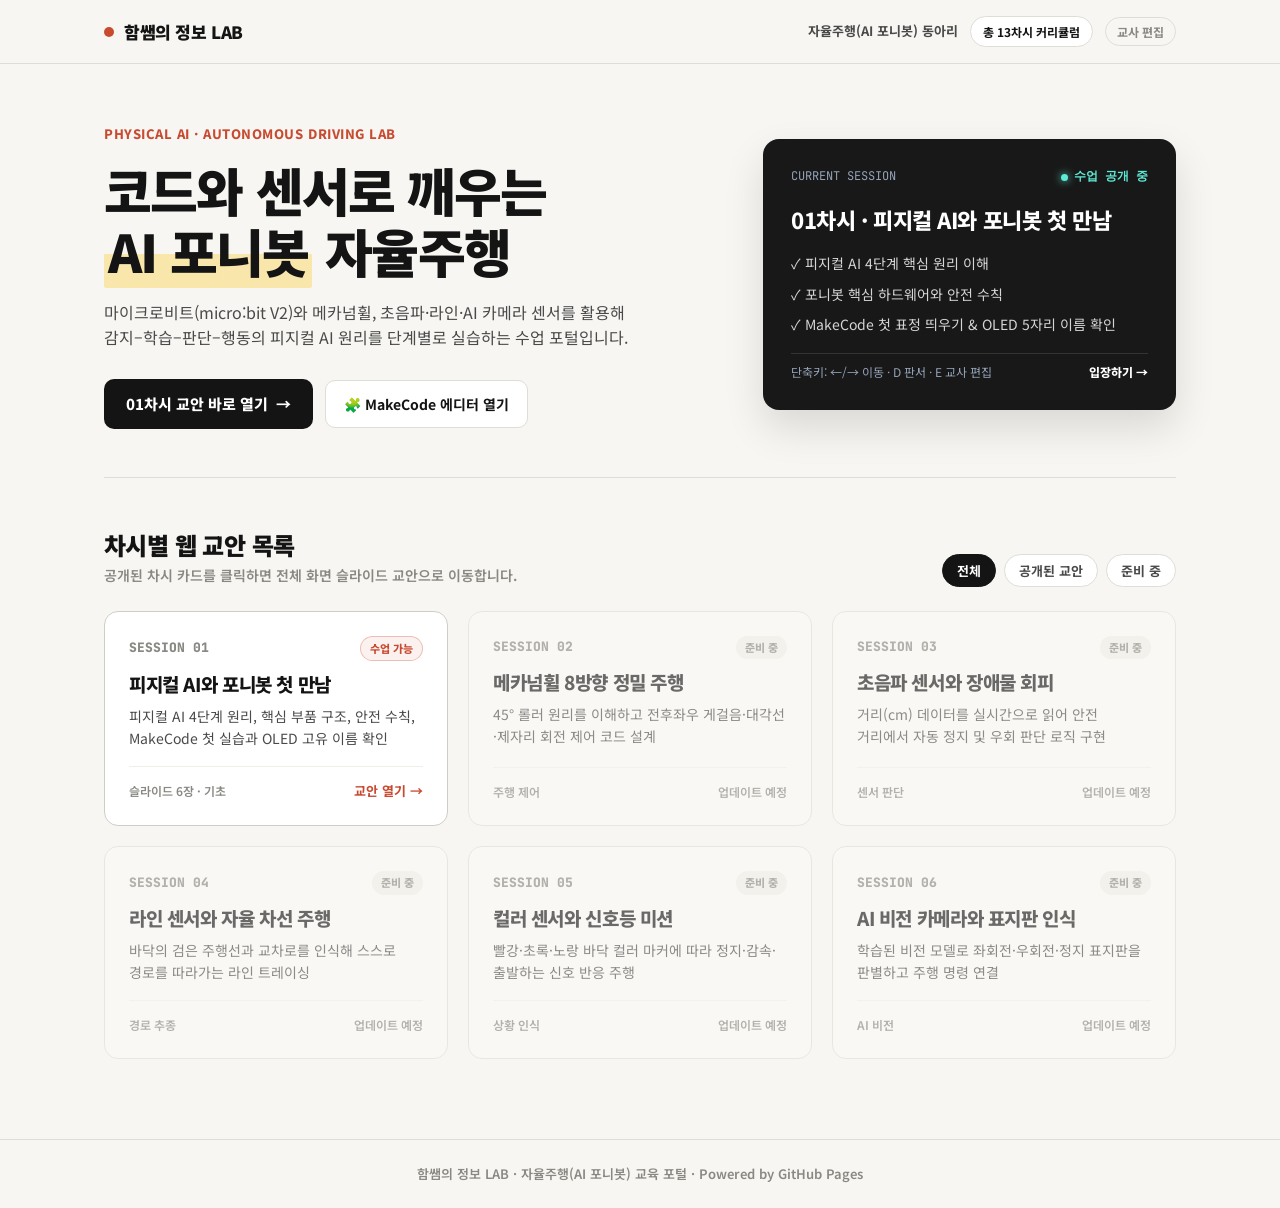
==== commit 4f4e2d5e: "포털 메인 페이지 업데이트 (2026. 11. 24. 오후 7:37:50)" ====
--- a/index.html
+++ b/index.html
@@ -1,12 +1,11 @@
 <!DOCTYPE html>
-<html lang="ko">
-<head>
-  <meta charset="UTF-8" />
-  <meta name="viewport" content="width=device-width, initial-scale=1.0" />
+<html lang="ko"><head>
+  <meta charset="UTF-8">
+  <meta name="viewport" content="width=device-width, initial-scale=1.0">
   <title>함쌤의 정보 LAB — 자율주행(AI 포니봇) 웹 교안 포털</title>
-  <link rel="preconnect" href="https://fonts.googleapis.com" />
-  <link rel="preconnect" href="https://fonts.gstatic.com" crossorigin />
-  <link href="https://fonts.googleapis.com/css2?family=Inter:wght@400;600;700;800&family=JetBrains+Mono:wght@500;700&family=Noto+Sans+KR:wght@400;500;700;800;900&display=swap" rel="stylesheet" />
+  <link rel="preconnect" href="https://fonts.googleapis.com">
+  <link rel="preconnect" href="https://fonts.gstatic.com" crossorigin="">
+  <link href="https://fonts.googleapis.com/css2?family=Inter:wght@400;600;700;800&amp;family=JetBrains+Mono:wght@500;700&amp;family=Noto+Sans+KR:wght@400;500;700;800;900&amp;display=swap" rel="stylesheet">
   <style>
     :root {
       --bg-paper: #f7f6f2;
@@ -370,10 +369,10 @@
     }
   </style>
 </head>
-<body>
+<body class="">
 
   <!-- Toast Notice -->
-  <div id="toastNotice"></div>
+  <div id="toastNotice" class="">✅ 설정 저장 완료 (토큰은 탭을 닫으면 자동 삭제됩니다)</div>
 
   <!-- Full-Width Fixed Top Teacher Editor Bar -->
   <header id="editToolbar" onmousedown="if(event.target.tagName !== 'INPUT') event.preventDefault()">
@@ -386,7 +385,7 @@
       <button class="tb-btn" onclick="execFormat('bold')" title="굵게"><strong>B</strong></button>
       <button class="tb-btn" onclick="toggleHighlightSelection()" title="형광펜 강조">🖍 형광펜</button>
       <div class="tb-sep"></div>
-      <button id="btnGithubPush" class="tb-btn github" onclick="pushToGitHub()">☁️ GitHub 반영</button>
+      <button id="btnGithubPush" class="tb-btn github" onclick="pushToGitHub()" disabled="">☁️ 반영 중...</button>
       <button class="tb-btn" onclick="openGithubConfigModal()" title="GitHub 저장소·토큰 설정">⚙️</button>
       <button class="tb-btn save" onclick="exportCleanHTML()">💾 저장</button>
       <button class="tb-btn" onclick="exitEditMode()">종료</button>
@@ -413,9 +412,8 @@
       <div>
         <div class="hero-kicker editable-text">PHYSICAL AI · AUTONOMOUS DRIVING LAB</div>
         <h1 class="hero-title editable-text">
-          코드와 센서로 깨우는<br />
-          <span class="hl">AI 포니봇</span> 자율주행 수업
-        </h1>
+          코드와 센서로 깨우는<br>
+          <span class="hl">AI 포니봇</span> 자율주행</h1>
         <p class="hero-desc editable-text">
           마이크로비트(micro:bit V2)와 메카넘휠, 초음파·라인·AI 카메라 센서를 활용해
           감지–학습–판단–행동의 피지컬 AI 원리를 단계별로 실습하는 수업 포털입니다.
@@ -478,7 +476,7 @@
       <div style="font-size: 12px; font-weight: 800; color: var(--accent); letter-spacing: 0.1em; margin-bottom: 6px;">TEACHER ONLY</div>
       <div style="font-size: 20px; font-weight: 800;">교사 인증 코드 입력</div>
       <p style="font-size: 13px; color: var(--ink-sub); margin-top: 6px;">포털 편집 모드를 열려면 4자리 코드를 입력하세요.</p>
-      <input id="authCodeInput" class="auth-input" type="password" inputmode="numeric" maxlength="4" placeholder="••••" autocomplete="off" />
+      <input id="authCodeInput" class="auth-input" type="password" inputmode="numeric" maxlength="4" placeholder="••••" autocomplete="off">
       <div id="authErrorMsg" class="auth-error"></div>
       <div class="auth-actions">
         <button class="auth-btn" onclick="closeAuthModal()">취소</button>
@@ -495,25 +493,25 @@
       <div class="gh-form">
         <div class="gh-field">
           <label>GitHub 아이디 (Owner)</label>
-          <input id="ghOwner" type="text" placeholder="예: hamssam-lab" />
+          <input id="ghOwner" type="text" placeholder="예: hamssam-lab">
         </div>
         <div class="gh-field">
           <label>저장소 이름 (Repository)</label>
-          <input id="ghRepo" type="text" placeholder="예: ponybot-lab" />
+          <input id="ghRepo" type="text" placeholder="예: ponybot-lab">
         </div>
         <div class="gh-field" style="display:grid; grid-template-columns: 1fr 1.6fr; gap:8px;">
           <div>
             <label>브랜치</label>
-            <input id="ghBranch" type="text" placeholder="main" />
+            <input id="ghBranch" type="text" placeholder="main">
           </div>
           <div>
             <label>파일 경로</label>
-            <input id="ghPath" type="text" placeholder="index.html" />
+            <input id="ghPath" type="text" placeholder="index.html">
           </div>
         </div>
         <div class="gh-field">
           <label>Personal Access Token (창 닫으면 자동 삭제)</label>
-          <input id="ghToken" type="password" placeholder="github_pat_..." autocomplete="off" />
+          <input id="ghToken" type="password" placeholder="github_pat_..." autocomplete="off">
         </div>
         <div class="gh-note">
           🔒 보안 강화: 토큰은 현재 브라우저 탭(sessionStorage)에만 임시 보관되며, 탭을 닫으면 자동 삭제되고 HTML 파일에는 절대 저장되지 않습니다.
@@ -1001,5 +999,6 @@
 
     renderSessions('all');
   </script>
-</body>
-</html>
+
+
+</body></html>
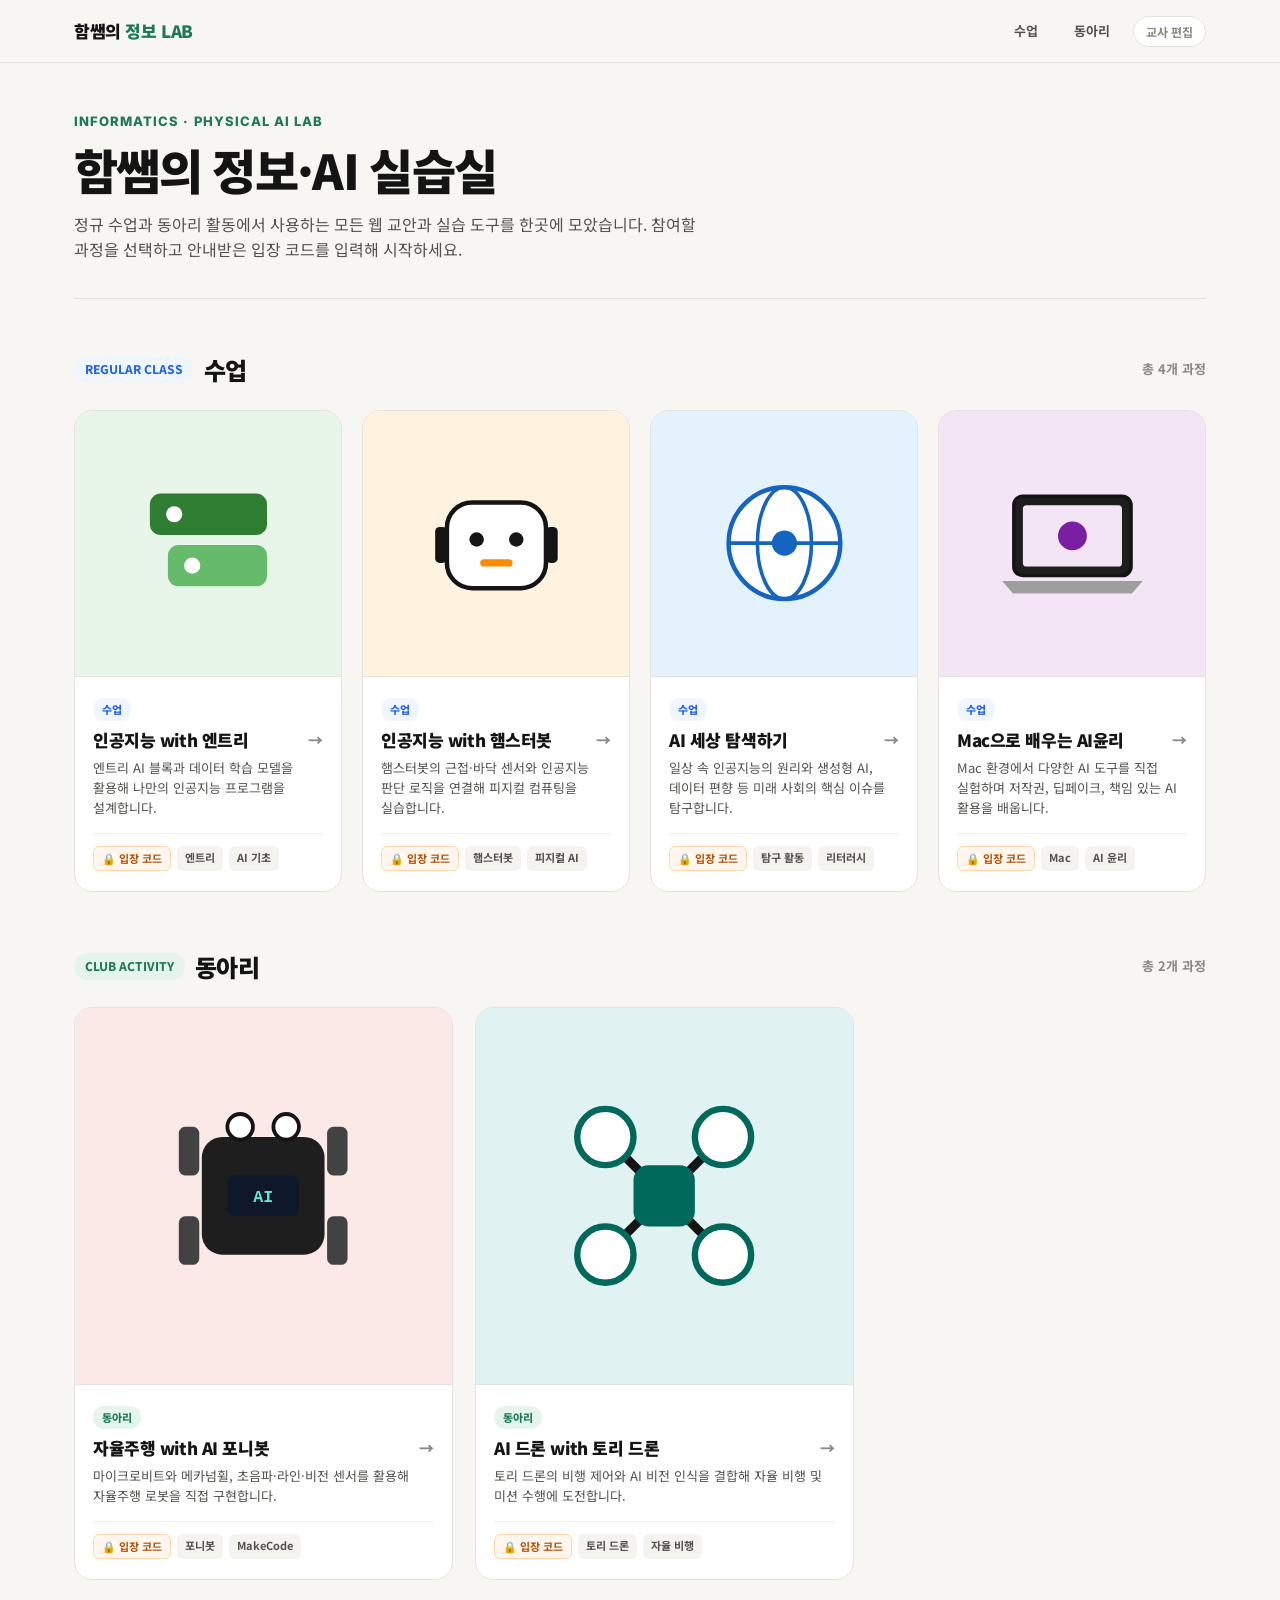
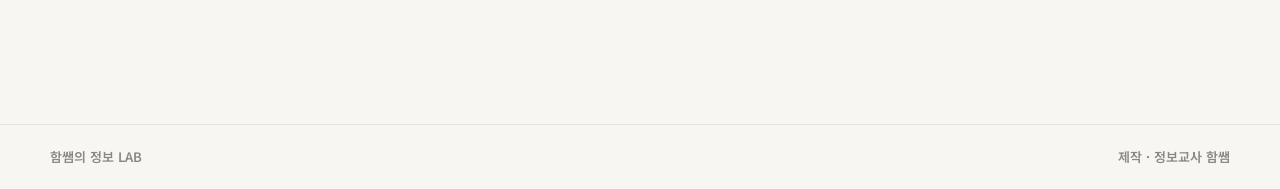
==== commit 44fff569: "Add files via upload" ====
--- a/index.html
+++ b/index.html
@@ -1,23 +1,26 @@
 <!DOCTYPE html>
-<html lang="ko"><head>
-  <meta charset="UTF-8">
-  <meta name="viewport" content="width=device-width, initial-scale=1.0">
-  <title>함쌤의 정보 LAB — 자율주행(AI 포니봇) 웹 교안 포털</title>
-  <link rel="preconnect" href="https://fonts.googleapis.com">
-  <link rel="preconnect" href="https://fonts.gstatic.com" crossorigin="">
-  <link href="https://fonts.googleapis.com/css2?family=Inter:wght@400;600;700;800&amp;family=JetBrains+Mono:wght@500;700&amp;family=Noto+Sans+KR:wght@400;500;700;800;900&amp;display=swap" rel="stylesheet">
+<html lang="ko">
+<head>
+  <meta charset="UTF-8" />
+  <meta name="viewport" content="width=device-width, initial-scale=1.0" />
+  <title>함쌤의 정보 LAB — 수업 · 동아리 통합 포털</title>
+  <link rel="preconnect" href="https://fonts.googleapis.com" />
+  <link rel="preconnect" href="https://fonts.gstatic.com" crossorigin />
+  <link href="https://fonts.googleapis.com/css2?family=Inter:wght@400;600;700;800&family=JetBrains+Mono:wght@500;700&family=Noto+Sans+KR:wght@400;500;700;800;900&family=Noto+Serif+KR:wght@500;700;900&display=swap" rel="stylesheet" />
   <style>
     :root {
       --bg-paper: #f7f6f2;
+      --surface: #ffffff;
       --ink: #141414;
-      --ink-sub: #4a4a4a;
+      --ink-sub: #52524e;
       --ink-muted: #8a8882;
+      --brand-green: #1e7a56;
+      --brand-green-soft: #e6f4ee;
+      --brand-blue: #2563eb;
+      --brand-blue-soft: #eff6ff;
       --accent: #c84b31;
-      --accent-soft: rgba(200, 75, 49, 0.08);
-      --highlight-yellow: rgba(250, 214, 92, 0.48);
-      --line: #dfddd7;
-      --card-bg: #ffffff;
-      --ease-editorial: cubic-bezier(0.22, 1, 0.36, 1);
+      --line: #e4e2dc;
+      --ease: cubic-bezier(0.22, 1, 0.36, 1);
     }
 
     * { box-sizing: border-box; margin: 0; padding: 0; }
@@ -27,11 +30,11 @@
       color: var(--ink);
       font-family: 'Noto Sans KR', 'Inter', -apple-system, sans-serif;
       -webkit-font-smoothing: antialiased;
-      line-height: 1.6;
+      line-height: 1.55;
       min-height: 100vh;
       display: flex;
       flex-direction: column;
-      transition: padding-top 0.3s var(--ease-editorial);
+      transition: padding-top 0.3s var(--ease);
     }
 
     body.edit-mode {
@@ -41,6 +44,7 @@
 
     a { color: inherit; text-decoration: none; }
 
+    
     /* ================= FULL-WIDTH FIXED TOP EDITOR BAR ================= */
     #editToolbar {
       position: fixed;
@@ -59,34 +63,21 @@
       font-size: 12px;
       font-weight: 700;
     }
-
     body.edit-mode #editToolbar { display: flex; }
 
     .tb-group { display: flex; align-items: center; gap: 7px; }
-
     .edit-status-badge {
-      display: inline-flex; align-items: center; gap: 7px;
-      font-size: 12px; font-weight: 800; color: #f5f5f5;
-      padding: 5px 10px; border-radius: 999px;
-      background: rgba(200, 75, 49, 0.18);
-      border: 1px solid rgba(200, 75, 49, 0.45);
-      white-space: nowrap;
-    }
-
-    .edit-status-dot {
-      width: 7px; height: 7px; border-radius: 50%;
-      background: #ff6b4a; box-shadow: 0 0 8px #ff6b4a;
-    }
-
+      display: inline-flex; align-items: center; gap: 7px; font-size: 12px; font-weight: 800;
+      color: #f5f5f5; padding: 5px 10px; border-radius: 999px;
+      background: rgba(200, 75, 49, 0.18); border: 1px solid rgba(200, 75, 49, 0.45); white-space: nowrap;
+    }
+    .edit-status-dot { width: 7px; height: 7px; border-radius: 50%; background: #ff6b4a; box-shadow: 0 0 8px #ff6b4a; }
     .tb-sep { width: 1px; height: 20px; background: rgba(255, 255, 255, 0.16); margin: 0 2px; }
 
     .tb-btn {
-      background: rgba(255, 255, 255, 0.08);
-      color: #ffffff; border: none; border-radius: 6px;
-      padding: 6px 10px; font-size: 12px; font-weight: 700;
-      cursor: pointer; font-family: inherit;
-      display: inline-flex; align-items: center; gap: 4px;
-      white-space: nowrap; transition: background 0.15s ease;
+      background: rgba(255, 255, 255, 0.08); color: #ffffff; border: none; border-radius: 6px;
+      padding: 6px 10px; font-size: 12px; font-weight: 700; cursor: pointer; font-family: inherit;
+      display: inline-flex; align-items: center; gap: 4px; white-space: nowrap; transition: background 0.15s ease;
     }
     .tb-btn:hover { background: rgba(255, 255, 255, 0.2); }
     .tb-btn.save { background: var(--accent); padding: 6px 12px; }
@@ -95,17 +86,47 @@
     .tb-btn.github:hover { background: #1d4ed8; }
     .tb-btn:disabled { opacity: 0.55; cursor: wait; }
 
-    /* Editable Text Visual Cue */
+    .tb-select { background: #262626; color: #ffffff; border: 1px solid rgba(255, 255, 255, 0.16); border-radius: 6px; padding: 5px 8px; font-size: 12px; font-family: inherit; cursor: pointer; }
+    .tb-stepper { display: inline-flex; align-items: center; gap: 3px; background: rgba(255, 255, 255, 0.08); border-radius: 6px; padding: 2px 6px; }
+    .tb-step-label { font-size: 11px; color: #a3a3a3; margin-right: 2px; }
+    .tb-step-val { font-size: 11px; min-width: 32px; text-align: center; font-variant-numeric: tabular-nums; }
+    .tb-step-btn { background: transparent; border: none; color: #ffffff; font-size: 13px; font-weight: 800; cursor: pointer; padding: 2px 5px; border-radius: 4px; }
+    .tb-step-btn:hover { background: rgba(255, 255, 255, 0.18); }
+
+    /* AI Color Popover */
+    .color-wrap { position: relative; }
+    #colorPopover {
+      position: absolute; top: calc(100% + 10px); left: 0; width: 248px; background: #ffffff; color: #141414;
+      border-radius: 12px; padding: 14px; box-shadow: 0 18px 44px rgba(0, 0, 0, 0.28); border: 1px solid var(--line);
+      display: none; flex-direction: column; gap: 12px; z-index: 130;
+    }
+    #colorPopover.open { display: flex; }
+    .cp-section-title { font-size: 11px; font-weight: 800; color: var(--ink-muted); display: flex; justify-content: space-between; align-items: center; }
+    .cp-ai-grid { display: grid; grid-template-columns: repeat(2, 1fr); gap: 6px; }
+    .cp-swatch-btn { display: flex; align-items: center; gap: 7px; padding: 6px 8px; border: 1px solid var(--line); border-radius: 8px; background: #fafafa; cursor: pointer; font-size: 12px; font-weight: 700; color: #141414; font-family: inherit; }
+    .cp-swatch-btn:hover { border-color: #141414; background: #f0efe9; }
+    .cp-dot { width: 14px; height: 14px; border-radius: 50%; border: 1px solid rgba(0, 0, 0, 0.15); flex-shrink: 0; }
+    .cp-custom-row { display: flex; align-items: center; justify-content: space-between; gap: 8px; padding-top: 8px; border-top: 1px solid var(--line); }
+    .cp-custom-row input[type="color"] { width: 36px; height: 28px; border: none; background: none; cursor: pointer; }
+
+    .hl {
+      background: linear-gradient(transparent 52%, rgba(250, 214, 92, 0.48) 52%);
+      padding: 0 4px; border-radius: 2px;
+    }
+
+    @media (max-width: 1024px) {
+      #editToolbar { height: auto; padding: 8px 14px; flex-wrap: wrap; }
+      body.edit-mode { padding-top: 96px; }
+      body.edit-mode .site-header { top: 96px; }
+    }
+
     body.edit-mode .editable-text {
       outline: 1px dashed rgba(20, 20, 20, 0.28);
-      outline-offset: 3px;
-      border-radius: 4px;
-      cursor: text;
-    }
-    body.edit-mode .dark .editable-text { outline-color: rgba(255, 255, 255, 0.35); }
-    body.edit-mode .editable-text:focus { outline: 2px solid var(--accent); outline-offset: 3px; }
-
-    /* Top Navigation Bar */
+      outline-offset: 3px; border-radius: 4px; cursor: text;
+    }
+    body.edit-mode .editable-text:focus { outline: 2px solid var(--accent); }
+
+    /* ================= SITE HEADER ================= */
     .site-header {
       position: sticky;
       top: 0;
@@ -117,9 +138,9 @@
     body.edit-mode .site-header { top: 52px; }
 
     .header-inner {
-      max-width: 1120px;
+      max-width: 1180px;
       margin: 0 auto;
-      padding: 16px 24px;
+      padding: 15px 24px;
       display: flex;
       align-items: center;
       justify-content: space-between;
@@ -130,478 +151,676 @@
       display: flex; align-items: center; gap: 10px;
       font-weight: 900; font-size: 17px; letter-spacing: -0.025em;
     }
-    .brand-dot { width: 10px; height: 10px; border-radius: 50%; background: var(--accent); }
-
-    .header-meta {
-      display: flex; align-items: center; gap: 12px;
-      font-size: 13px; font-weight: 700; color: var(--ink-sub);
-    }
-
-    .pill-tag {
-      display: inline-flex; align-items: center; gap: 6px;
-      padding: 5px 12px; border-radius: 999px;
-      border: 1px solid var(--line); background: #ffffff;
-      font-size: 12px; font-weight: 700; color: var(--ink);
-    }
-
-    .teacher-trigger-btn {
-      background: transparent; border: 1px solid var(--line); border-radius: 999px;
-      padding: 5px 11px; font-size: 12px; font-weight: 700; color: var(--ink-muted);
+    .brand-accent { color: var(--brand-green); }
+
+    .header-nav {
+      display: flex; align-items: center; gap: 10px;
+    }
+
+    .nav-pill {
+      padding: 6px 13px; border-radius: 999px; font-size: 13px; font-weight: 700;
+      color: var(--ink-sub); transition: all 0.15s ease;
+    }
+    .nav-pill:hover { background: #eceae4; color: var(--ink); }
+
+    .teacher-btn {
+      padding: 6px 12px; border-radius: 999px; border: 1px solid var(--line);
+      background: #ffffff; font-size: 12px; font-weight: 700; color: var(--ink-muted);
       cursor: pointer; font-family: inherit; transition: all 0.15s ease;
     }
-    .teacher-trigger-btn:hover { border-color: var(--ink); color: var(--ink); }
-
-    /* Main Container */
+    .teacher-btn:hover { border-color: var(--ink); color: var(--ink); }
+
+    /* ================= MAIN CONTAINER ================= */
     .container {
-      max-width: 1120px;
+      max-width: 1180px;
       width: 100%;
       margin: 0 auto;
-      padding: 56px 24px 80px;
+      padding: 48px 24px 88px;
       flex: 1;
     }
 
-    /* Hero Section */
+    /* ================= HERO ================= */
     .hero {
+      margin-bottom: 52px;
+      padding-bottom: 36px;
+      border-bottom: 1px solid var(--line);
+    }
+
+    .hero-kicker {
+      font-family: 'Inter', sans-serif;
+      font-size: 13px;
+      font-weight: 800;
+      letter-spacing: 0.08em;
+      color: var(--brand-green);
+      margin-bottom: 10px;
+    }
+
+    .hero-title {
+      font-size: clamp(32px, 4.2vw, 48px);
+      font-weight: 900;
+      letter-spacing: -0.035em;
+      line-height: 1.18;
+      margin-bottom: 14px;
+      word-break: keep-all;
+    }
+
+    .hero-desc {
+      font-size: 16px;
+      color: var(--ink-sub);
+      max-width: 660px;
+      word-break: keep-all;
+    }
+
+    /* ================= SECTION HEAD ================= */
+    .portal-section {
+      margin-bottom: 56px;
+    }
+
+    .section-header {
+      display: flex;
+      align-items: center;
+      justify-content: space-between;
+      gap: 12px;
+      margin-bottom: 22px;
+    }
+
+    .section-title-wrap {
+      display: flex;
+      align-items: center;
+      gap: 10px;
+    }
+
+    .section-badge {
+      font-size: 12px;
+      font-weight: 800;
+      padding: 4px 11px;
+      border-radius: 999px;
+    }
+    .section-badge.class { background: var(--brand-blue-soft); color: var(--brand-blue); }
+    .section-badge.club { background: var(--brand-green-soft); color: var(--brand-green); }
+
+    .section-title {
+      font-size: 24px;
+      font-weight: 900;
+      letter-spacing: -0.025em;
+    }
+
+    .section-count {
+      font-size: 13px;
+      font-weight: 700;
+      color: var(--ink-muted);
+    }
+
+    /* ================= SQUARE-STYLE CARD GRID ================= */
+    .card-grid-4 {
       display: grid;
-      grid-template-columns: 1.2fr 0.8fr;
-      gap: 40px;
+      grid-template-columns: repeat(4, 1fr);
+      gap: 20px;
+    }
+
+    .card-grid-2 {
+      display: grid;
+      grid-template-columns: repeat(2, 1fr);
+      gap: 22px;
+      max-width: 780px;
+    }
+
+    .course-card {
+      background: var(--surface);
+      border: 1px solid var(--line);
+      border-radius: 18px;
+      overflow: hidden;
+      display: flex;
+      flex-direction: column;
+      cursor: pointer;
+      transition: transform 0.25s var(--ease), box-shadow 0.25s var(--ease), border-color 0.2s ease;
+    }
+
+    .course-card:hover {
+      transform: translateY(-5px);
+      border-color: #c8c5bc;
+      box-shadow: 0 18px 36px rgba(0, 0, 0, 0.06);
+    }
+
+    body.edit-mode .course-card {
+      cursor: default;
+    }
+    body.edit-mode .course-card:hover {
+      transform: none;
+      box-shadow: none;
+    }
+
+    /* Square Photo Slot (1:1 aspect ratio) */
+    .card-thumb {
+      position: relative;
+      width: 100%;
+      aspect-ratio: 1 / 1;
+      display: flex;
       align-items: center;
-      padding-bottom: 48px;
+      justify-content: center;
+      overflow: hidden;
       border-bottom: 1px solid var(--line);
-      margin-bottom: 48px;
-    }
-
-    .hero-kicker {
-      display: inline-block; font-size: 13px; font-weight: 800;
-      color: var(--accent); letter-spacing: 0.04em; margin-bottom: 14px;
-    }
-
-    .hero-title {
-      font-size: clamp(32px, 4.2vw, 52px);
-      font-weight: 900; line-height: 1.18; letter-spacing: -0.035em;
-      margin-bottom: 18px; word-break: keep-all;
-    }
-
-    .hl {
-      background: linear-gradient(transparent 54%, var(--highlight-yellow) 54%);
-      padding: 0 4px; border-radius: 2px;
-    }
-
-    .hero-desc {
-      font-size: 16px; color: var(--ink-sub); word-break: keep-all;
-      margin-bottom: 28px; max-width: 540px;
-    }
-
-    .hero-actions { display: flex; flex-wrap: wrap; gap: 12px; align-items: center; }
-
-    .btn-primary {
-      display: inline-flex; align-items: center; gap: 8px;
-      background: var(--ink); color: #ffffff;
-      padding: 13px 22px; border-radius: 10px; font-size: 15px; font-weight: 800;
-      transition: transform 0.2s var(--ease-editorial), background 0.2s ease;
-    }
-    .btn-primary:hover { background: var(--accent); transform: translateY(-2px); }
-
-    .btn-secondary {
-      display: inline-flex; align-items: center; gap: 8px;
-      background: #ffffff; color: var(--ink); border: 1px solid var(--line);
-      padding: 12px 18px; border-radius: 10px; font-size: 14px; font-weight: 700;
-      transition: border-color 0.2s ease, transform 0.2s var(--ease-editorial);
-    }
-    .btn-secondary:hover { border-color: var(--ink); transform: translateY(-2px); }
-
-    /* Hero Status Card */
-    .hero-card {
-      background: #181818; color: #ffffff; border-radius: 16px;
-      padding: 28px; box-shadow: 0 18px 40px rgba(0, 0, 0, 0.12);
-      display: flex; flex-direction: column; gap: 18px;
-    }
-
-    .hero-card-top {
-      display: flex; justify-content: space-between; align-items: center;
-      font-family: 'JetBrains Mono', monospace; font-size: 12px; color: #94a3b8;
-    }
-
-    .live-badge { display: inline-flex; align-items: center; gap: 6px; color: #5eead4; font-weight: 700; }
-    .live-dot { width: 7px; height: 7px; border-radius: 50%; background: #5eead4; box-shadow: 0 0 8px #5eead4; }
-
-    .hero-card-title { font-size: 22px; font-weight: 800; letter-spacing: -0.02em; line-height: 1.35; }
-
-    .hero-card-list {
-      list-style: none; display: flex; flex-direction: column; gap: 8px;
-      font-size: 14px; color: rgba(255, 255, 255, 0.82);
-    }
-    .hero-card-list li { display: flex; align-items: center; gap: 8px; }
-
-    /* Section Header */
-    .section-head {
-      display: flex; align-items: flex-end; justify-content: space-between;
-      gap: 16px; margin-bottom: 24px; flex-wrap: wrap;
-    }
-    .section-title { font-size: 24px; font-weight: 900; letter-spacing: -0.025em; }
-    .section-sub { font-size: 14px; color: var(--ink-muted); font-weight: 600; }
-
-    .filter-tabs { display: flex; gap: 8px; flex-wrap: wrap; align-items: center; }
-
-    .filter-btn {
-      padding: 6px 14px; border-radius: 999px; border: 1px solid var(--line);
-      background: #ffffff; color: var(--ink-sub); font-size: 13px; font-weight: 700;
-      cursor: pointer; font-family: inherit; transition: all 0.15s ease;
-    }
-    .filter-btn.active, .filter-btn:hover { background: var(--ink); color: #ffffff; border-color: var(--ink); }
-
-    .add-session-btn {
+    }
+
+    .card-thumb img {
+      width: 100%;
+      height: 100%;
+      object-fit: cover;
+      display: block;
+    }
+
+    .card-thumb svg {
+      width: 68%;
+      height: 68%;
+      object-fit: contain;
+    }
+
+    .thumb-edit-overlay {
       display: none;
-      padding: 6px 14px; border-radius: 999px; border: none;
-      background: var(--accent); color: #ffffff; font-size: 13px; font-weight: 800;
-      cursor: pointer; font-family: inherit;
-    }
-    body.edit-mode .add-session-btn { display: inline-flex; align-items: center; gap: 4px; }
-
-    /* Session Grid */
-    .session-grid { display: grid; grid-template-columns: repeat(3, 1fr); gap: 20px; }
-
-    .session-card {
-      background: var(--card-bg); border: 1px solid var(--line); border-radius: 14px;
-      padding: 24px; display: flex; flex-direction: column; justify-content: space-between;
-      gap: 16px; transition: transform 0.25s var(--ease-editorial), box-shadow 0.25s var(--ease-editorial), border-color 0.2s ease;
-    }
-
-    .session-card.ready { cursor: pointer; border-color: #cfcdc7; }
-    .session-card.ready:hover { transform: translateY(-4px); border-color: var(--ink); box-shadow: 0 16px 36px rgba(0, 0, 0, 0.06); }
-    .session-card.locked { opacity: 0.62; background: #fbfaf7; cursor: default; }
-
-    body.edit-mode .session-card { opacity: 1; cursor: default; }
-    body.edit-mode .session-card:hover { transform: none; box-shadow: none; }
-
-    .card-top { display: flex; align-items: center; justify-content: space-between; gap: 8px; margin-bottom: 10px; }
-    .session-num { font-family: 'JetBrains Mono', monospace; font-size: 13px; font-weight: 800; color: var(--ink-muted); }
-
-    .status-badge { font-size: 11px; font-weight: 800; padding: 3px 9px; border-radius: 999px; }
-    .status-badge.open { background: var(--accent-soft); color: var(--accent); border: 1px solid rgba(200, 75, 49, 0.3); }
-    .status-badge.soon { background: #efeee9; color: var(--ink-muted); }
-
-    .card-title { font-size: 19px; font-weight: 800; letter-spacing: -0.02em; line-height: 1.35; margin-bottom: 8px; word-break: keep-all; }
-    .card-desc { font-size: 14px; color: var(--ink-sub); word-break: keep-all; }
-
-    .card-footer {
-      display: flex; align-items: center; justify-content: space-between;
-      padding-top: 14px; border-top: 1px solid #efeee9; font-size: 13px; font-weight: 700;
-    }
-    .card-link-label { color: var(--accent); display: inline-flex; align-items: center; gap: 4px; }
-    .card-meta { color: var(--ink-muted); font-size: 12px; font-weight: 600; }
-
-    /* Teacher-Only Card Edit Controls */
-    .card-edit-controls {
-      margin-top: 8px;
+      position: absolute;
+      inset: 0;
+      background: rgba(20, 20, 20, 0.68);
+      color: #ffffff;
+      flex-direction: column;
+      align-items: center;
+      justify-content: center;
+      text-align: center;
+      padding: 16px;
+      gap: 6px;
+      font-size: 13px;
+      font-weight: 700;
+      cursor: pointer;
+      opacity: 0;
+      transition: opacity 0.2s ease;
+    }
+    body.edit-mode .thumb-edit-overlay { display: flex; }
+    body.edit-mode .card-thumb:hover .thumb-edit-overlay,
+    body.edit-mode .card-thumb.selected .thumb-edit-overlay { opacity: 1; }
+    body.edit-mode .card-thumb.selected { outline: 3px solid var(--accent); outline-offset: -3px; }
+
+    .card-body {
+      padding: 18px 18px 20px;
+      display: flex;
+      flex-direction: column;
+      flex: 1;
+      justify-content: space-between;
+      gap: 14px;
+    }
+
+    .card-pill {
+      display: inline-block;
+      font-size: 11px;
+      font-weight: 800;
+      padding: 3px 9px;
+      border-radius: 999px;
+      margin-bottom: 8px;
+    }
+    .card-pill.class { background: var(--brand-blue-soft); color: var(--brand-blue); }
+    .card-pill.club { background: var(--brand-green-soft); color: var(--brand-green); }
+
+    .card-title {
+      font-size: 17px;
+      font-weight: 900;
+      letter-spacing: -0.025em;
+      line-height: 1.32;
+      margin-bottom: 7px;
+      word-break: keep-all;
+      display: flex;
+      align-items: center;
+      justify-content: space-between;
+      gap: 6px;
+    }
+
+    .card-arrow {
+      font-size: 15px;
+      color: var(--ink-muted);
+      transition: transform 0.2s var(--ease), color 0.2s ease;
+      flex-shrink: 0;
+    }
+    .course-card:hover .card-arrow {
+      transform: translateX(3px);
+      color: var(--ink);
+    }
+
+    .card-desc {
+      font-size: 13px;
+      color: var(--ink-sub);
+      line-height: 1.55;
+      word-break: keep-all;
+    }
+
+    .card-tags {
+      display: flex;
+      flex-wrap: wrap;
+      gap: 6px;
+      padding-top: 12px;
+      border-top: 1px solid #f0eee9;
+    }
+
+    .meta-tag {
+      font-size: 11px;
+      font-weight: 700;
+      padding: 3px 8px;
+      border-radius: 6px;
+      background: #f4f3ef;
+      color: var(--ink-sub);
+    }
+    .meta-tag.lock {
+      background: #fff7ed;
+      color: #b45309;
+      border: 1px solid #fed7aa;
+    }
+
+    /* Teacher Card Edit Panel */
+    .card-edit-box {
+      display: none;
+      margin-top: 12px;
       padding-top: 12px;
       border-top: 1px dashed var(--line);
-      display: flex;
       flex-direction: column;
-      gap: 8px;
-      font-size: 12px;
-    }
-    .card-edit-row { display: flex; gap: 6px; align-items: center; }
-    .card-edit-input {
+      gap: 7px;
+      font-size: 11px;
+    }
+    body.edit-mode .card-edit-box { display: flex; }
+    .card-edit-row { display: flex; align-items: center; gap: 6px; }
+    .card-edit-row label { width: 44px; color: var(--ink-muted); font-weight: 700; flex-shrink: 0; }
+    .card-edit-row input {
       flex: 1; padding: 5px 8px; border: 1px solid var(--line); border-radius: 6px;
-      font-size: 12px; font-family: 'JetBrains Mono', monospace; outline: none;
-    }
-    .card-edit-input:focus { border-color: var(--ink); }
-    .card-mini-btn {
-      padding: 5px 9px; border-radius: 6px; border: 1px solid var(--line);
-      background: #f4f4f2; font-size: 11px; font-weight: 800; cursor: pointer; font-family: inherit;
-    }
-    .card-mini-btn.active { background: var(--ink); color: #ffffff; border-color: var(--ink); }
-    .card-mini-btn.danger { color: var(--accent); border-color: rgba(200, 75, 49, 0.35); background: #fff5f3; }
-
-    /* Toast & Modals */
-    #toastNotice {
-      position: fixed; top: 66px; left: 50%; transform: translateX(-50%) translateY(-10px);
-      z-index: 160; background: #141414; color: #ffffff; padding: 10px 18px;
-      border-radius: 999px; font-size: 13px; font-weight: 700;
-      box-shadow: 0 12px 28px rgba(0, 0, 0, 0.28); opacity: 0; pointer-events: none;
-      transition: opacity 0.25s ease, transform 0.25s ease;
-    }
-    #toastNotice.show { opacity: 1; transform: translateX(-50%) translateY(0); }
-
+      font-size: 11px; font-family: 'JetBrains Mono', monospace; outline: none;
+    }
+    .card-edit-row input:focus { border-color: var(--ink); }
+    .mini-apply-btn {
+      padding: 5px 8px; border-radius: 6px; border: none; background: var(--ink);
+      color: #fff; font-size: 11px; font-weight: 700; cursor: pointer; font-family: inherit;
+    }
+
+    /* ================= MODALS ================= */
     .modal-backdrop {
       position: fixed; inset: 0; background: rgba(0, 0, 0, 0.48); backdrop-filter: blur(4px);
-      z-index: 140; display: none; align-items: center; justify-content: center; padding: 20px;
+      z-index: 150; display: none; align-items: center; justify-content: center; padding: 20px;
     }
     .modal-backdrop.open { display: flex; }
 
-    .auth-card { width: 100%; max-width: 390px; background: #ffffff; border-radius: 16px; padding: 28px 24px; box-shadow: 0 24px 60px rgba(0, 0, 0, 0.25); text-align: center; }
-    .auth-card.shake { animation: shake 0.34s ease; }
+    .modal-card {
+      width: 100%; max-width: 390px; background: #ffffff; border-radius: 18px;
+      padding: 28px 24px; box-shadow: 0 24px 60px rgba(0, 0, 0, 0.24); text-align: center;
+    }
+    .modal-card.shake { animation: shake 0.34s ease; }
     @keyframes shake { 0%, 100% { transform: translateX(0); } 25% { transform: translateX(-8px); } 75% { transform: translateX(8px); } }
 
-    .auth-input { width: 100%; margin: 16px 0 8px; padding: 12px; font-size: 20px; font-weight: 800; letter-spacing: 0.35em; text-align: center; border: 1.5px solid var(--line); border-radius: 10px; outline: none; font-family: inherit; }
-    .auth-input:focus { border-color: var(--ink); }
-    .auth-error { min-height: 18px; font-size: 12px; font-weight: 700; color: var(--accent); margin-bottom: 12px; }
-    .auth-actions { display: grid; grid-template-columns: 1fr 1fr; gap: 8px; }
-    .auth-btn { padding: 10px; border-radius: 8px; border: 1px solid var(--line); background: #f4f4f2; font-weight: 700; cursor: pointer; font-family: inherit; }
-    .auth-btn.primary { background: var(--ink); color: #ffffff; border-color: var(--ink); }
-    .auth-btn.danger { background: #fff5f3; color: var(--accent); border-color: rgba(200, 75, 49, 0.35); margin-top: 8px; width: 100%; }
+    .modal-kicker { font-size: 11px; font-weight: 800; letter-spacing: 0.1em; color: var(--brand-green); margin-bottom: 6px; }
+    .modal-title { font-size: 20px; font-weight: 900; letter-spacing: -0.02em; }
+    .modal-sub { font-size: 13px; color: var(--ink-sub); margin-top: 6px; word-break: keep-all; }
+
+    .code-input {
+      width: 100%; margin: 18px 0 8px; padding: 13px; font-size: 22px; font-weight: 800;
+      letter-spacing: 0.3em; text-align: center; border: 1.5px solid var(--line);
+      border-radius: 12px; outline: none; font-family: 'JetBrains Mono', monospace;
+    }
+    .code-input:focus { border-color: var(--ink); }
+
+    .modal-error { min-height: 18px; font-size: 12px; font-weight: 700; color: var(--accent); margin-bottom: 14px; }
+    .modal-actions { display: grid; grid-template-columns: 1fr 1fr; gap: 8px; }
+    .m-btn {
+      padding: 11px; border-radius: 10px; border: 1px solid var(--line);
+      background: #f4f3ef; font-size: 14px; font-weight: 700; cursor: pointer; font-family: inherit;
+    }
+    .m-btn.primary { background: var(--ink); color: #ffffff; border-color: var(--ink); }
+    .m-btn.danger { background: #fff5f3; color: var(--accent); border-color: rgba(200, 75, 49, 0.35); margin-top: 8px; width: 100%; font-size: 13px; }
 
     .gh-form { text-align: left; display: flex; flex-direction: column; gap: 10px; margin: 16px 0 18px; }
     .gh-field label { display: block; font-size: 12px; font-weight: 700; color: var(--ink-sub); margin-bottom: 4px; }
     .gh-field input { width: 100%; padding: 9px 11px; border: 1.5px solid var(--line); border-radius: 8px; font-size: 13px; font-family: inherit; outline: none; }
-    .gh-field input:focus { border-color: var(--ink); }
     .gh-note { font-size: 11px; color: var(--ink-muted); line-height: 1.45; background: #f7f6f2; padding: 9px 11px; border-radius: 8px; }
 
-    /* Footer */
+    #toastNotice {
+      position: fixed; top: 66px; left: 50%; transform: translateX(-50%) translateY(-10px);
+      z-index: 170; background: #141414; color: #ffffff; padding: 10px 18px;
+      border-radius: 999px; font-size: 13px; font-weight: 700;
+      box-shadow: 0 12px 28px rgba(0, 0, 0, 0.25); opacity: 0; pointer-events: none;
+      transition: opacity 0.25s ease, transform 0.25s ease;
+    }
+    #toastNotice.show { opacity: 1; transform: translateX(-50%) translateY(0); }
+
+    /* ================= FOOTER ================= */
     .site-footer {
       border-top: 1px solid var(--line);
-      padding: 24px;
-      text-align: center;
+      padding: 22px 24px;
       font-size: 13px;
       color: var(--ink-muted);
       font-weight: 600;
     }
-
-    @media (max-width: 960px) {
-      .hero { grid-template-columns: 1fr; }
-      .session-grid { grid-template-columns: repeat(2, 1fr); }
-    }
-    @media (max-width: 640px) {
-      .session-grid { grid-template-columns: 1fr; }
-      .header-meta .pill-tag { display: none; }
-      .container { padding: 36px 18px 60px; }
+    .footer-inner {
+      max-width: 1180px;
+      margin: 0 auto;
+      display: flex;
+      justify-content: space-between;
+      align-items: center;
+      flex-wrap: wrap;
+      gap: 10px;
+    }
+
+    @media (max-width: 1024px) {
+      .card-grid-4 { grid-template-columns: repeat(2, 1fr); }
+    }
+    @media (max-width: 600px) {
+      .card-grid-4, .card-grid-2 { grid-template-columns: 1fr; }
+      .nav-pill { display: none; }
+      .container { padding: 32px 18px 64px; }
     }
   </style>
 </head>
-<body class="">
-
-  <!-- Toast Notice -->
-  <div id="toastNotice" class="">✅ 설정 저장 완료 (토큰은 탭을 닫으면 자동 삭제됩니다)</div>
-
-  <!-- Full-Width Fixed Top Teacher Editor Bar -->
-  <header id="editToolbar" onmousedown="if(event.target.tagName !== 'INPUT') event.preventDefault()">
+<body>
+
+  <div id="toastNotice"></div>
+
+    <!-- Full-Width Fixed Top Teacher Editor Bar (Unified with Deck) -->
+  <header id="editToolbar" onmousedown="if(event.target.tagName !== 'SELECT' && event.target.tagName !== 'INPUT') event.preventDefault()">
     <div class="tb-group">
-      <span class="edit-status-badge"><span class="edit-status-dot"></span>포털 편집 모드</span>
-      <span style="color:#a3a3a3; font-size:11px;">문구 수정 및 차시 공개/링크 설정 가능</span>
+      <span class="edit-status-badge"><span class="edit-status-dot"></span>편집 모드</span>
     </div>
 
     <div class="tb-group">
-      <button class="tb-btn" onclick="execFormat('bold')" title="굵게"><strong>B</strong></button>
+      <button class="tb-btn" onclick="execFormat('bold')" title="굵게 (Ctrl/Cmd+B)"><strong>B</strong></button>
       <button class="tb-btn" onclick="toggleHighlightSelection()" title="형광펜 강조">🖍 형광펜</button>
+
+      <select id="fontSelect" class="tb-select" onchange="applyFontFamily(this.value)" title="서체 변경">
+        <option value="'Noto Sans KR', sans-serif">고딕 (기본)</option>
+        <option value="'Noto Serif KR', serif">명조체</option>
+        <option value="'JetBrains Mono', monospace">코딩 고정폭</option>
+      </select>
+
+      <div class="color-wrap">
+        <button class="tb-btn" onclick="toggleColorPopover()" title="글자 색 변경">🎨 색상 ▾</button>
+        <div id="colorPopover">
+          <div class="cp-section-title">
+            <span>✨ AI 추천 색</span>
+            <span id="cpBgBadge" style="font-weight:600; color:var(--accent);">밝은 배경용</span>
+          </div>
+          <div id="cpAiGrid" class="cp-ai-grid"></div>
+          <div class="cp-custom-row">
+            <span style="font-size:12px; font-weight:700;">직접 선택</span>
+            <div style="display:flex; align-items:center; gap:6px;">
+              <input id="customColorInput" type="color" value="#141414" oninput="applyTextColor(this.value)" />
+              <button class="tb-btn" style="background:#141414;" onclick="toggleColorPopover(false)">닫기</button>
+            </div>
+          </div>
+        </div>
+      </div>
+
       <div class="tb-sep"></div>
-      <button id="btnGithubPush" class="tb-btn github" onclick="pushToGitHub()" disabled="">☁️ 반영 중...</button>
+
+      <div class="tb-stepper" title="선택한 문단의 줄간격 조절">
+        <span class="tb-step-label">줄간격</span>
+        <button class="tb-step-btn" onclick="adjustLineHeight(-0.1)">−</button>
+        <span id="lhVal" class="tb-step-val">1.5</span>
+        <button class="tb-step-btn" onclick="adjustLineHeight(0.1)">+</button>
+      </div>
+
+      <div class="tb-stepper" title="선택한 문단의 글자간격 조절">
+        <span class="tb-step-label">자간</span>
+        <button class="tb-step-btn" onclick="adjustLetterSpacing(-0.01)">−</button>
+        <span id="lsVal" class="tb-step-val">-0.02</span>
+        <button class="tb-step-btn" onclick="adjustLetterSpacing(0.01)">+</button>
+      </div>
+    </div>
+
+    <div class="tb-group">
+      <button id="btnGithubPush" class="tb-btn github" onclick="pushToGitHub()" title="공유 중인 GitHub 페이지에 바로 반영">☁️ GitHub 반영</button>
       <button class="tb-btn" onclick="openGithubConfigModal()" title="GitHub 저장소·토큰 설정">⚙️</button>
-      <button class="tb-btn save" onclick="exportCleanHTML()">💾 저장</button>
+      <button class="tb-btn save" onclick="exportCleanHTML()" title="로컬 PC에 HTML 파일로 백업">💾 저장</button>
       <button class="tb-btn" onclick="exitEditMode()">종료</button>
     </div>
   </header>
 
+  <!-- Site Header -->
   <header class="site-header">
     <div class="header-inner">
       <a href="./index.html" class="brand">
-        <span class="brand-dot"></span>
-        <span class="editable-text">함쌤의 정보 LAB</span>
+        <span class="editable-text">함쌤의 <span class="brand-accent">정보 LAB</span></span>
       </a>
-      <div class="header-meta">
-        <span class="editable-text">자율주행(AI 포니봇) 동아리</span>
-        <span class="pill-tag editable-text">총 13차시 커리큘럼</span>
-        <button class="teacher-trigger-btn" onclick="requestEditMode()" title="교사 편집 모드 (단축키 E)">교사 편집</button>
-      </div>
+      <nav class="header-nav">
+        <a href="#section-classes" class="nav-pill">수업</a>
+        <a href="#section-clubs" class="nav-pill">동아리</a>
+        <button class="teacher-btn" onclick="requestEditMode()" title="교사 편집 모드 (단축키 E)">교사 편집</button>
+      </nav>
     </div>
   </header>
 
   <main class="container">
     <!-- Hero -->
     <section class="hero">
-      <div>
-        <div class="hero-kicker editable-text">PHYSICAL AI · AUTONOMOUS DRIVING LAB</div>
-        <h1 class="hero-title editable-text">
-          코드와 센서로 깨우는<br>
-          <span class="hl">AI 포니봇</span> 자율주행</h1>
-        <p class="hero-desc editable-text">
-          마이크로비트(micro:bit V2)와 메카넘휠, 초음파·라인·AI 카메라 센서를 활용해
-          감지–학습–판단–행동의 피지컬 AI 원리를 단계별로 실습하는 수업 포털입니다.
-        </p>
-        <div class="hero-actions">
-          <a href="./session1_deck.html" class="btn-primary">
-            <span>01차시 교안 바로 열기</span>
-            <span>→</span>
-          </a>
-          <a href="https://makecode.microbit.org/" target="_blank" rel="noopener noreferrer" class="btn-secondary">
-            <span>🧩 MakeCode 에디터 열기</span>
-          </a>
+      <div class="hero-kicker editable-text">INFORMATICS · PHYSICAL AI LAB</div>
+      <h1 class="hero-title editable-text">함쌤의 정보·AI 실습실</h1>
+      <p class="hero-desc editable-text">
+        정규 수업과 동아리 활동에서 사용하는 모든 웹 교안과 실습 도구를 한곳에 모았습니다.
+        참여할 과정을 선택하고 안내받은 입장 코드를 입력해 시작하세요.
+      </p>
+    </section>
+
+    <!-- Section 1: 수업 -->
+    <section id="section-classes" class="portal-section">
+      <div class="section-header">
+        <div class="section-title-wrap">
+          <span class="section-badge class">REGULAR CLASS</span>
+          <h2 class="section-title editable-text">수업</h2>
         </div>
+        <span class="section-count">총 4개 과정</span>
       </div>
-
-      <div class="hero-card dark">
-        <div class="hero-card-top">
-          <span>CURRENT SESSION</span>
-          <span class="live-badge"><span class="live-dot"></span>수업 공개 중</span>
+      <div id="classesGrid" class="card-grid-4"></div>
+    </section>
+
+    <!-- Section 2: 동아리 -->
+    <section id="section-clubs" class="portal-section">
+      <div class="section-header">
+        <div class="section-title-wrap">
+          <span class="section-badge club">CLUB ACTIVITY</span>
+          <h2 class="section-title editable-text">동아리</h2>
         </div>
-        <div class="hero-card-title editable-text">01차시 · 피지컬 AI와 포니봇 첫 만남</div>
-        <ul class="hero-card-list">
-          <li class="editable-text">✓ 피지컬 AI 4단계 핵심 원리 이해</li>
-          <li class="editable-text">✓ 포니봇 핵심 하드웨어와 안전 수칙</li>
-          <li class="editable-text">✓ MakeCode 첫 표정 띄우기 &amp; OLED 5자리 이름 확인</li>
-        </ul>
-        <div style="padding-top: 8px; border-top: 1px solid rgba(255,255,255,0.12); display:flex; justify-content:space-between; align-items:center; font-size:12px; color:#94a3b8;">
-          <span>단축키: ←/→ 이동 · D 판서 · E 교사 편집</span>
-          <a href="./session1_deck.html" style="color:#ffffff; font-weight:800;">입장하기 →</a>
-        </div>
+        <span class="section-count">총 2개 과정</span>
       </div>
-    </section>
-
-    <!-- Curriculum Grid -->
-    <section>
-      <div class="section-head">
-        <div>
-          <h2 class="section-title editable-text">차시별 웹 교안 목록</h2>
-          <p class="section-sub editable-text">공개된 차시 카드를 클릭하면 전체 화면 슬라이드 교안으로 이동합니다.</p>
-        </div>
-        <div class="filter-tabs" role="tablist">
-          <button class="filter-btn active" onclick="filterSessions('all', this)">전체</button>
-          <button class="filter-btn" onclick="filterSessions('ready', this)">공개된 교안</button>
-          <button class="filter-btn" onclick="filterSessions('soon', this)">준비 중</button>
-          <button class="add-session-btn" onclick="addNewSession()">+ 새 차시 추가</button>
-        </div>
-      </div>
-
-      <div id="sessionGrid" class="session-grid"></div>
+      <div id="clubsGrid" class="card-grid-2"></div>
     </section>
   </main>
 
-  <footer class="site-footer editable-text">
-    함쌤의 정보 LAB · 자율주행(AI 포니봇) 교육 포털 · Powered by GitHub Pages
+  <footer class="site-footer">
+    <div class="footer-inner">
+      <span class="editable-text">함쌤의 정보 LAB</span>
+      <span class="editable-text">제작 · 정보교사 함쌤</span>
+    </div>
   </footer>
 
-  <!-- Teacher Auth Modal -->
-  <div id="teacherAuthModal" class="modal-backdrop" onclick="if(event.target.id==='teacherAuthModal') closeAuthModal()">
-    <div id="authCard" class="auth-card">
-      <div style="font-size: 12px; font-weight: 800; color: var(--accent); letter-spacing: 0.1em; margin-bottom: 6px;">TEACHER ONLY</div>
-      <div style="font-size: 20px; font-weight: 800;">교사 인증 코드 입력</div>
-      <p style="font-size: 13px; color: var(--ink-sub); margin-top: 6px;">포털 편집 모드를 열려면 4자리 코드를 입력하세요.</p>
-      <input id="authCodeInput" class="auth-input" type="password" inputmode="numeric" maxlength="4" placeholder="••••" autocomplete="off">
-      <div id="authErrorMsg" class="auth-error"></div>
-      <div class="auth-actions">
-        <button class="auth-btn" onclick="closeAuthModal()">취소</button>
-        <button class="auth-btn primary" onclick="verifyTeacherCode()">확인</button>
+  <!-- Course Access Code Modal -->
+  <div id="accessModal" class="modal-backdrop" onclick="if(event.target.id==='accessModal') closeAccessModal()">
+    <div id="accessCard" class="modal-card">
+      <div id="accessCategory" class="modal-kicker">수업 입장</div>
+      <div id="accessCourseTitle" class="modal-title">과정 이름</div>
+      <p class="modal-sub">선생님이 안내한 입장 코드를 입력해 주세요.</p>
+      <input id="accessCodeInput" class="code-input" type="password" inputmode="numeric" maxlength="10" placeholder="••••" autocomplete="off" />
+      <div id="accessErrorMsg" class="modal-error"></div>
+      <div class="modal-actions">
+        <button class="m-btn" onclick="closeAccessModal()">취소</button>
+        <button class="m-btn primary" onclick="verifyCourseAccess()">입장하기</button>
       </div>
     </div>
   </div>
 
+  <!-- Teacher Auth Modal -->
+  <div id="teacherAuthModal" class="modal-backdrop" onclick="if(event.target.id==='teacherAuthModal') closeAuthModal()">
+    <div id="authCard" class="modal-card">
+      <div class="modal-kicker" style="color:var(--accent);">TEACHER ONLY</div>
+      <div class="modal-title">교사 인증 코드 입력</div>
+      <p class="modal-sub">포털 편집 모드를 열려면 4자리 코드를 입력하세요.</p>
+      <input id="authCodeInput" class="code-input" type="password" inputmode="numeric" maxlength="4" placeholder="••••" autocomplete="off" />
+      <div id="authErrorMsg" class="modal-error"></div>
+      <div class="modal-actions">
+        <button class="m-btn" onclick="closeAuthModal()">취소</button>
+        <button class="m-btn primary" onclick="verifyTeacherCode()">확인</button>
+      </div>
+    </div>
+  </div>
+
   <!-- GitHub Sync Config Modal -->
   <div id="githubConfigModal" class="modal-backdrop" onclick="if(event.target.id==='githubConfigModal') closeGithubConfigModal()">
-    <div class="auth-card" style="max-width: 420px;">
-      <div style="font-size: 12px; font-weight: 800; color: #2563eb; letter-spacing: 0.08em; margin-bottom: 4px;">GITHUB AUTO-SYNC</div>
-      <div style="font-size: 19px; font-weight: 800;">GitHub 연동 설정 (포털)</div>
+    <div class="modal-card" style="max-width: 420px;">
+      <div class="modal-kicker" style="color:#2563eb;">GITHUB AUTO-SYNC</div>
+      <div class="modal-title">GitHub 연동 설정</div>
       <div class="gh-form">
         <div class="gh-field">
           <label>GitHub 아이디 (Owner)</label>
-          <input id="ghOwner" type="text" placeholder="예: hamssam-lab">
+          <input id="ghOwner" type="text" placeholder="예: hamssam-lab" />
         </div>
         <div class="gh-field">
           <label>저장소 이름 (Repository)</label>
-          <input id="ghRepo" type="text" placeholder="예: ponybot-lab">
+          <input id="ghRepo" type="text" placeholder="예: INFORMATICS-LAB" />
         </div>
         <div class="gh-field" style="display:grid; grid-template-columns: 1fr 1.6fr; gap:8px;">
           <div>
             <label>브랜치</label>
-            <input id="ghBranch" type="text" placeholder="main">
+            <input id="ghBranch" type="text" placeholder="main" />
           </div>
           <div>
             <label>파일 경로</label>
-            <input id="ghPath" type="text" placeholder="index.html">
+            <input id="ghPath" type="text" placeholder="index.html" />
           </div>
         </div>
         <div class="gh-field">
-          <label>Personal Access Token (창 닫으면 자동 삭제)</label>
-          <input id="ghToken" type="password" placeholder="github_pat_..." autocomplete="off">
+          <label>Personal Access Token (탭 닫으면 자동 삭제)</label>
+          <input id="ghToken" type="password" placeholder="github_pat_..." autocomplete="off" />
         </div>
         <div class="gh-note">
-          🔒 보안 강화: 토큰은 현재 브라우저 탭(sessionStorage)에만 임시 보관되며, 탭을 닫으면 자동 삭제되고 HTML 파일에는 절대 저장되지 않습니다.
+          🔒 토큰은 현재 브라우저 탭(sessionStorage)에만 임시 보관되며, 탭을 닫으면 자동 삭제되고 HTML 파일에는 절대 저장되지 않습니다.
         </div>
       </div>
-      <div class="auth-actions">
-        <button class="auth-btn" onclick="closeGithubConfigModal()">취소</button>
-        <button class="auth-btn primary" onclick="saveGithubConfig()">설정 저장</button>
+      <div class="modal-actions">
+        <button class="m-btn" onclick="closeGithubConfigModal()">취소</button>
+        <button class="m-btn primary" onclick="saveGithubConfig()">설정 저장</button>
       </div>
-      <button class="auth-btn danger" onclick="clearGithubToken()">🗑️ 저장된 토큰 즉시 삭제</button>
+      <button class="m-btn danger" onclick="clearGithubToken()">🗑️ 저장된 토큰 즉시 삭제</button>
     </div>
   </div>
 
-  <!-- Curriculum Data Store (Synced automatically on Save/Push) -->
-  <script id="sessionsData" type="application/json">
-[
-  {
-    "num": "01",
-    "title": "피지컬 AI와 포니봇 첫 만남",
-    "desc": "피지컬 AI 4단계 원리, 핵심 부품 구조, 안전 수칙, MakeCode 첫 실습과 OLED 고유 이름 확인",
-    "meta": "슬라이드 6장 · 기초",
-    "status": "ready",
-    "href": "./session1_deck.html"
-  },
-  {
-    "num": "02",
-    "title": "메카넘휠 8방향 정밀 주행",
-    "desc": "45° 롤러 원리를 이해하고 전후좌우 게걸음·대각선·제자리 회전 제어 코드 설계",
-    "meta": "주행 제어",
-    "status": "soon",
-    "href": "./session2_deck.html"
-  },
-  {
-    "num": "03",
-    "title": "초음파 센서와 장애물 회피",
-    "desc": "거리(cm) 데이터를 실시간으로 읽어 안전 거리에서 자동 정지 및 우회 판단 로직 구현",
-    "meta": "센서 판단",
-    "status": "soon",
-    "href": "./session3_deck.html"
-  },
-  {
-    "num": "04",
-    "title": "라인 센서와 자율 차선 주행",
-    "desc": "바닥의 검은 주행선과 교차로를 인식해 스스로 경로를 따라가는 라인 트레이싱",
-    "meta": "경로 추종",
-    "status": "soon",
-    "href": "./session4_deck.html"
-  },
-  {
-    "num": "05",
-    "title": "컬러 센서와 신호등 미션",
-    "desc": "빨강·초록·노랑 바닥 컬러 마커에 따라 정지·감속·출발하는 신호 반응 주행",
-    "meta": "상황 인식",
-    "status": "soon",
-    "href": "./session5_deck.html"
-  },
-  {
-    "num": "06",
-    "title": "AI 비전 카메라와 표지판 인식",
-    "desc": "학습된 비전 모델로 좌회전·우회전·정지 표지판을 판별하고 주행 명령 연결",
-    "meta": "AI 비전",
-    "status": "soon",
-    "href": "./session6_deck.html"
-  }
-]
+  <!-- Course Data Store -->
+  <script id="coursesData" type="application/json">
+{
+  "classes": [
+    {
+      "id": "entry-ai",
+      "category": "수업",
+      "title": "인공지능 with 엔트리",
+      "desc": "엔트리 AI 블록과 데이터 학습 모델을 활용해 나만의 인공지능 프로그램을 설계합니다.",
+      "tags": [
+        "입장 코드",
+        "엔트리",
+        "AI 기초"
+      ],
+      "href": "",
+      "codeHash": "fe675fe7aaee830b6fed09b64e034f84dcbdaeb429d9cccd4ebb90e15af8dd71",
+      "accent": "#e8f5e9",
+      "svgType": "entry"
+    },
+    {
+      "id": "hamster-ai",
+      "category": "수업",
+      "title": "인공지능 with 햄스터봇",
+      "desc": "햄스터봇의 근접·바닥 센서와 인공지능 판단 로직을 연결해 피지컬 컴퓨팅을 실습합니다.",
+      "tags": [
+        "입장 코드",
+        "햄스터봇",
+        "피지컬 AI"
+      ],
+      "href": "",
+      "codeHash": "b281bc2c616cb3c3a097215fdc9397ae87e6e06b156cc34e656be7a1a9ce8839",
+      "accent": "#fff3e0",
+      "svgType": "hamster"
+    },
+    {
+      "id": "ai-world",
+      "category": "수업",
+      "title": "AI 세상 탐색하기",
+      "desc": "일상 속 인공지능의 원리와 생성형 AI, 데이터 편향 등 미래 사회의 핵심 이슈를 탐구합니다.",
+      "tags": [
+        "입장 코드",
+        "탐구 활동",
+        "리터러시"
+      ],
+      "href": "",
+      "codeHash": "8c9a013ab70c0434313e3e881c310b9ff24aff1075255ceede3f2c239c231623",
+      "accent": "#e3f2fd",
+      "svgType": "world"
+    },
+    {
+      "id": "mac-ethics",
+      "category": "수업",
+      "title": "Mac으로 배우는 AI윤리",
+      "desc": "Mac 환경에서 다양한 AI 도구를 직접 실험하며 저작권, 딥페이크, 책임 있는 AI 활용을 배웁니다.",
+      "tags": [
+        "입장 코드",
+        "Mac",
+        "AI 윤리"
+      ],
+      "href": "",
+      "codeHash": "75992a5ac67ff644d3063976c2effd10bdd93fcc109798e3d5c1acf2e530d01a",
+      "accent": "#f3e5f5",
+      "svgType": "mac"
+    }
+  ],
+  "clubs": [
+    {
+      "id": "ponybot-club",
+      "category": "동아리",
+      "title": "자율주행 with AI 포니봇",
+      "desc": "마이크로비트와 메카넘휠, 초음파·라인·비전 센서를 활용해 자율주행 로봇을 직접 구현합니다.",
+      "tags": [
+        "입장 코드",
+        "포니봇",
+        "MakeCode"
+      ],
+      "href": "./ponybot_main.html",
+      "codeHash": "85d6385b945c0d602103db39b0b654b2af93b5127938e26a959c123f0789b948",
+      "accent": "#fbe9e7",
+      "svgType": "ponybot"
+    },
+    {
+      "id": "tori-drone",
+      "category": "동아리",
+      "title": "AI 드론 with 토리 드론",
+      "desc": "토리 드론의 비행 제어와 AI 비전 인식을 결합해 자율 비행 및 미션 수행에 도전합니다.",
+      "tags": [
+        "입장 코드",
+        "토리 드론",
+        "자율 비행"
+      ],
+      "href": "",
+      "codeHash": "6c94e35ccc352d4e9ef0b99562cff995a5741ce8de8ad11b568892934daee366",
+      "accent": "#e0f2f1",
+      "svgType": "drone"
+    }
+  ]
+}
   </script>
 
   <script>
-    // 평문 비밀번호 대신 SHA-256 해시값으로 검증
     const TEACHER_PASSCODE_HASH = '85d6385b945c0d602103db39b0b654b2af93b5127938e26a959c123f0789b948';
-    const GH_META_KEY = 'hamssam_portal_gh_meta';
+    const GH_META_KEY = 'hamssam_gh_meta_index';
     const GH_TOKEN_KEY = 'hamssam_gh_session_token';
 
-    let SESSIONS = JSON.parse(document.getElementById('sessionsData').textContent);
-    let currentFilter = 'all';
+    let DATA = JSON.parse(document.getElementById('coursesData').textContent);
     let isTeacherAuthenticated = false;
     let editMode = false;
+    let pendingCourse = null;
+    let selectedThumbInfo = null;
     let toastTimer = null;
 
-    // SHA-256 해시 함수 (HTTPS에서는 Web Crypto API, 로컬 file://에서는 순수 JS 폴백 사용)
+    // SHA-256 Helper (Web Crypto + local file:// fallback)
     async function sha256Hex(message) {
       if (window.crypto && window.crypto.subtle) {
-        const msgBuffer = new TextEncoder().encode(message);
-        const hashBuffer = await crypto.subtle.digest('SHA-256', msgBuffer);
-        return Array.from(new Uint8Array(hashBuffer)).map(b => b.toString(16).padStart(2, '0')).join('');
+        const buf = await crypto.subtle.digest('SHA-256', new TextEncoder().encode(message));
+        return Array.from(new Uint8Array(buf)).map(b => b.toString(16).padStart(2, '0')).join('');
       }
-      // Pure JS SHA-256 fallback for local file:// testing
-      const rightRotate = (v, a) => (v >>> a) | (v << (32 - a));
+      const rr = (v, a) => (v >>> a) | (v << (32 - a));
       const maxWord = Math.pow(2, 32);
-      let result = '', words = [], asciiBitLength = message.length * 8;
+      let result = '', words = [], bitLen = message.length * 8;
       const hash = [0x6a09e667,0xbb67ae85,0x3c6ef372,0xa54ff53a,0x510e527f,0x9b05688c,0x1f83d9ab,0x5be0cd19];
       const k = [
         0x428a2f98,0x71374491,0xb5c0fbcf,0xe9b5dba5,0x3956c25b,0x59f111f1,0x923f82a4,0xab1c5ed5,
@@ -615,149 +834,229 @@
       ];
       message += '\x80';
       while (message.length % 64 - 56) message += '\x00';
-      for (let i = 0; i < message.length; i++) {
-        const j = message.charCodeAt(i);
-        words[i >> 2] |= j << ((3 - i) % 4) * 8;
+      for (let i = 0; i < message.length; i++) words[i >> 2] |= message.charCodeAt(i) << ((3 - i) % 4) * 8;
+      words.push((bitLen / maxWord) | 0, bitLen);
+      for (let j = 0; j < words.length;) {
+        const w = words.slice(j, j += 16), old = hash.slice(0);
+        for (let i = 0; i < 64; i++) {
+          const w15 = w[i - 15], w2 = w[i - 2], a = hash[0], e = hash[4];
+          const t1 = hash[7] + (rr(e,6)^rr(e,11)^rr(e,25)) + ((e&hash[5])^((~e)&hash[6])) + k[i]
+            + (w[i] = (i < 16) ? w[i] : (w[i-16] + (rr(w15,7)^rr(w15,18)^(w15>>>3)) + w[i-7] + (rr(w2,17)^rr(w2,19)^(w2>>>10))) | 0);
+          const t2 = (rr(a,2)^rr(a,13)^rr(a,22)) + ((a&hash[1])^(a&hash[2])^(hash[1]&hash[2]));
+          hash.unshift((t1 + t2) | 0); hash[4] = (hash[4] + t1) | 0; hash.pop();
+        }
+        for (let i = 0; i < 8; i++) hash[i] = (hash[i] + old[i]) | 0;
       }
-      words[words.length] = ((asciiBitLength / maxWord) | 0);
-      words[words.length] = (asciiBitLength);
-      for (let j = 0; j < words.length;) {
-        const w = words.slice(j, j += 16);
-        const oldHash = hash.slice(0);
-        for (let i = 0; i < 64; i++) {
-          const w15 = w[i - 15], w2 = w[i - 2];
-          const a = hash[0], e = hash[4];
-          const temp1 = hash[7] + (rightRotate(e, 6) ^ rightRotate(e, 11) ^ rightRotate(e, 25))
-            + ((e & hash[5]) ^ ((~e) & hash[6])) + k[i]
-            + (w[i] = (i < 16) ? w[i] : (w[i - 16] + (rightRotate(w15, 7) ^ rightRotate(w15, 18) ^ (w15 >>> 3))
-            + w[i - 7] + (rightRotate(w2, 17) ^ rightRotate(w2, 19) ^ (w2 >>> 10))) | 0);
-          const temp2 = (rightRotate(a, 2) ^ rightRotate(a, 13) ^ rightRotate(a, 22))
-            + ((a & hash[1]) ^ (a & hash[2]) ^ (hash[1] & hash[2]));
-          hash.unshift((temp1 + temp2) | 0);
-          hash[4] = (hash[4] + temp1) | 0;
-          hash.pop();
-        }
-        for (let i = 0; i < 8; i++) hash[i] = (hash[i] + oldHash[i]) | 0;
-      }
-      for (let i = 0; i < 8; i++) {
-        for (let j = 3; j + 1; j--) {
-          const b = (hash[i] >> (j * 8)) & 255;
-          result += ((b < 16) ? 0 : '') + b.toString(16);
-        }
-      }
+      for (let i = 0; i < 8; i++) for (let j = 3; j + 1; j--) { const b = (hash[i] >> (j * 8)) & 255; result += (b < 16 ? '0' : '') + b.toString(16); }
       return result;
     }
 
-    function showToast(msg, duration = 3000) {
+    function showToast(msg, ms = 3000) {
       const el = document.getElementById('toastNotice');
       el.textContent = msg;
       el.classList.add('show');
       clearTimeout(toastTimer);
-      toastTimer = setTimeout(() => el.classList.remove('show'), duration);
-    }
-
-    function escapeHtml(str) {
-      return String(str).replace(/&/g, '&amp;').replace(/</g, '&lt;').replace(/>/g, '&gt;').replace(/"/g, '&quot;');
-    }
-
-    function renderSessions(filter = currentFilter) {
-      currentFilter = filter;
-      const grid = document.getElementById('sessionGrid');
+      toastTimer = setTimeout(() => el.classList.remove('show'), ms);
+    }
+
+    function escapeHtml(s) {
+      return String(s || '').replace(/&/g,'&amp;').replace(/</g,'&lt;').replace(/>/g,'&gt;').replace(/"/g,'&quot;');
+    }
+
+    function getPlaceholderSvg(type) {
+      const svgs = {
+        entry: `<svg viewBox="0 0 200 200" fill="none"><rect x="35" y="45" width="130" height="46" rx="12" fill="#2E7D32"/><rect x="55" y="102" width="110" height="46" rx="12" fill="#66BB6A"/><circle cx="62" cy="68" r="9" fill="#fff"/><circle cx="82" cy="125" r="9" fill="#fff"/></svg>`,
+        hamster: `<svg viewBox="0 0 200 200" fill="none"><rect x="45" y="55" width="110" height="95" rx="28" fill="#FFFFFF" stroke="#141414" stroke-width="5"/><circle cx="78" cy="96" r="8" fill="#141414"/><circle cx="122" cy="96" r="8" fill="#141414"/><rect x="82" y="118" width="36" height="8" rx="4" fill="#FB8C00"/><rect x="32" y="82" width="13" height="40" rx="5" fill="#141414"/><rect x="155" y="82" width="13" height="40" rx="5" fill="#141414"/></svg>`,
+        world: `<svg viewBox="0 0 200 200" fill="none"><circle cx="100" cy="100" r="62" fill="#FFFFFF" stroke="#1565C0" stroke-width="5"/><ellipse cx="100" cy="100" rx="30" ry="62" stroke="#1565C0" stroke-width="4"/><line x1="38" y1="100" x2="162" y2="100" stroke="#1565C0" stroke-width="4"/><circle cx="100" cy="100" r="14" fill="#1565C0"/></svg>`,
+        mac: `<svg viewBox="0 0 200 200" fill="none"><rect x="35" y="48" width="130" height="88" rx="10" fill="#1E1E1E" stroke="#141414" stroke-width="4"/><rect x="45" y="58" width="110" height="68" rx="4" fill="#F3E5F5"/><path d="M22 142 H178 L166 156 H34 Z" fill="#9E9E9E"/><circle cx="100" cy="92" r="16" fill="#7B1FA2"/></svg>`,
+        ponybot: `<svg viewBox="0 0 200 200" fill="none"><rect x="52" y="54" width="96" height="92" rx="16" fill="#1E1E1E"/><rect x="34" y="46" width="16" height="38" rx="5" fill="#424242"/><rect x="150" y="46" width="16" height="38" rx="5" fill="#424242"/><rect x="34" y="116" width="16" height="38" rx="5" fill="#424242"/><rect x="150" y="116" width="16" height="38" rx="5" fill="#424242"/><circle cx="82" cy="46" r="10" fill="#fff" stroke="#141414" stroke-width="3"/><circle cx="118" cy="46" r="10" fill="#fff" stroke="#141414" stroke-width="3"/><rect x="72" y="84" width="56" height="32" rx="6" fill="#0F172A"/><text x="100" y="105" fill="#5EEAD4" font-family="monospace" font-size="13" font-weight="bold" text-anchor="middle">AI</text></svg>`,
+        drone: `<svg viewBox="0 0 200 200" fill="none"><line x1="56" y1="56" x2="144" y2="144" stroke="#141414" stroke-width="7" stroke-linecap="round"/><line x1="144" y1="56" x2="56" y2="144" stroke="#141414" stroke-width="7" stroke-linecap="round"/><circle cx="54" cy="54" r="22" fill="#fff" stroke="#00695C" stroke-width="5"/><circle cx="146" cy="54" r="22" fill="#fff" stroke="#00695C" stroke-width="5"/><circle cx="54" cy="146" r="22" fill="#fff" stroke="#00695C" stroke-width="5"/><circle cx="146" cy="146" r="22" fill="#fff" stroke="#00695C" stroke-width="5"/><rect x="76" y="76" width="48" height="48" rx="12" fill="#00695C"/></svg>`
+      };
+      return svgs[type] || svgs.world;
+    }
+
+    function renderGroup(groupKey, containerId) {
+      const grid = document.getElementById(containerId);
       grid.innerHTML = '';
-
-      SESSIONS.forEach((s, idx) => {
-        if (!editMode) {
-          if (filter === 'ready' && s.status !== 'ready') return;
-          if (filter === 'soon' && s.status !== 'soon') return;
-        }
-        const isReady = s.status === 'ready';
-        const el = document.createElement(!editMode && isReady ? 'a' : 'div');
-        el.className = `session-card ${isReady ? 'ready' : 'locked'}`;
-        if (!editMode && isReady && s.href) el.href = s.href;
-
-        const editControls = editMode ? `
-          <div class="card-edit-controls">
-            <div class="card-edit-row">
-              <button class="card-mini-btn ${isReady ? 'active' : ''}" onclick="toggleSessionStatus(${idx})">
-                ${isReady ? '✅ 수업 공개 중' : '🔒 준비 중 (클릭해 공개)'}
-              </button>
-              <button class="card-mini-btn danger" onclick="deleteSession(${idx})">삭제</button>
-            </div>
-            <div class="card-edit-row">
-              <span style="color:#8a8882; font-weight:700;">링크:</span>
-              <input class="card-edit-input" type="text" value="${escapeHtml(s.href || '')}" placeholder="./session2_deck.html" oninput="updateSessionField(${idx}, 'href', this.value)" />
+      const isClass = groupKey === 'classes';
+
+      DATA[groupKey].forEach((item, idx) => {
+        const card = document.createElement('article');
+        card.className = 'course-card';
+        card.onclick = (e) => {
+          if (editMode) return;
+          openAccessModal(groupKey, idx);
+        };
+
+        const thumbHtml = item.imgData
+          ? `<img src="${item.imgData}" alt="${escapeHtml(item.title)}" />`
+          : getPlaceholderSvg(item.svgType);
+
+        const tagsHtml = (item.tags || []).map((t, ti) =>
+          `<span class="meta-tag ${ti === 0 ? 'lock' : ''}">${ti === 0 ? '🔒 ' : ''}${escapeHtml(t)}</span>`
+        ).join('');
+
+        card.innerHTML = `
+          <div class="card-thumb" style="background:${item.accent || '#f4f3ef'};" data-group="${groupKey}" data-idx="${idx}">
+            ${thumbHtml}
+            <div class="thumb-edit-overlay">
+              <span>📷 수업 사진 넣기</span>
+              <span style="font-size:11px; font-weight:500;">클릭 후 Ctrl+V 또는 파일 드래그</span>
             </div>
           </div>
-        ` : '';
-
-        el.innerHTML = `
-          <div>
-            <div class="card-top">
-              <span class="session-num">SESSION ${escapeHtml(s.num)}</span>
-              <span class="status-badge ${isReady ? 'open' : 'soon'}">${isReady ? '수업 가능' : '준비 중'}</span>
+          <div class="card-body">
+            <div>
+              <span class="card-pill ${isClass ? 'class' : 'club'}">${escapeHtml(item.category)}</span>
+              <h3 class="card-title">
+                <span class="${editMode ? 'editable-text' : ''}" ${editMode ? `contenteditable="true" oninput="updateItemText('${groupKey}', ${idx}, 'title', this.innerText)"` : ''}>${escapeHtml(item.title)}</span>
+                <span class="card-arrow">→</span>
+              </h3>
+              <p class="card-desc ${editMode ? 'editable-text' : ''}" ${editMode ? `contenteditable="true" oninput="updateItemText('${groupKey}', ${idx}, 'desc', this.innerText)"` : ''}>${escapeHtml(item.desc)}</p>
             </div>
-            <h3 class="card-title ${editMode ? 'editable-text' : ''}" ${editMode ? `contenteditable="true" oninput="updateSessionField(${idx}, 'title', this.innerText)"` : ''}>${escapeHtml(s.title)}</h3>
-            <p class="card-desc ${editMode ? 'editable-text' : ''}" ${editMode ? `contenteditable="true" oninput="updateSessionField(${idx}, 'desc', this.innerText)"` : ''}>${escapeHtml(s.desc)}</p>
-          </div>
-          <div>
-            <div class="card-footer">
-              <span class="card-meta ${editMode ? 'editable-text' : ''}" ${editMode ? `contenteditable="true" oninput="updateSessionField(${idx}, 'meta', this.innerText)"` : ''}>${escapeHtml(s.meta)}</span>
-              ${isReady ? '<span class="card-link-label">교안 열기 →</span>' : '<span class="card-meta">업데이트 예정</span>'}
+            <div>
+              <div class="card-tags">${tagsHtml}</div>
+              <div class="card-edit-box" onclick="event.stopPropagation()">
+                <div class="card-edit-row">
+                  <label>링크</label>
+                  <input type="text" value="${escapeHtml(item.href)}" placeholder="./ponybot_main.html" oninput="updateItemText('${groupKey}', ${idx}, 'href', this.value)" />
+                </div>
+                <div class="card-edit-row">
+                  <label>입장코드</label>
+                  <input id="code-set-${groupKey}-${idx}" type="password" placeholder="새 코드 입력 후 적용" />
+                  <button class="mini-apply-btn" onclick="updateCourseCode('${groupKey}', ${idx})">변경</button>
+                </div>
+              </div>
             </div>
-            ${editControls}
           </div>
         `;
-        grid.appendChild(el);
+
+        // Image slot drag/click handlers for edit mode
+        const thumb = card.querySelector('.card-thumb');
+        thumb.addEventListener('click', (e) => {
+          if (!editMode || !isTeacherAuthenticated) return;
+          e.stopPropagation();
+          document.querySelectorAll('.card-thumb').forEach(t => t.classList.remove('selected'));
+          thumb.classList.add('selected');
+          selectedThumbInfo = { groupKey, idx };
+        });
+        thumb.addEventListener('dragover', (e) => {
+          if (!editMode || !isTeacherAuthenticated) return;
+          e.preventDefault();
+          thumb.classList.add('selected');
+        });
+        thumb.addEventListener('dragleave', () => {
+          if (!editMode) return;
+          thumb.classList.remove('selected');
+        });
+        thumb.addEventListener('drop', (e) => {
+          if (!editMode || !isTeacherAuthenticated) return;
+          e.preventDefault();
+          thumb.classList.remove('selected');
+          const file = e.dataTransfer.files[0];
+          if (file && file.type.startsWith('image/')) {
+            const reader = new FileReader();
+            reader.onload = (ev) => {
+              DATA[groupKey][idx].imgData = ev.target.result;
+              renderAll();
+              showToast('📷 카드 사진이 교체되었습니다.');
+            };
+            reader.readAsDataURL(file);
+          }
+        });
+
+        grid.appendChild(card);
       });
     }
 
-    function updateSessionField(idx, field, value) {
-      if (!isTeacherAuthenticated || !editMode) return;
-      SESSIONS[idx][field] = value.trim();
-    }
-
-    function toggleSessionStatus(idx) {
-      if (!isTeacherAuthenticated || !editMode) return;
-      SESSIONS[idx].status = SESSIONS[idx].status === 'ready' ? 'soon' : 'ready';
-      renderSessions();
-    }
-
-    function addNewSession() {
-      if (!isTeacherAuthenticated || !editMode) return;
-      const nextNum = String(SESSIONS.length + 1).padStart(2, '0');
-      SESSIONS.push({
-        num: nextNum,
-        title: `${nextNum}차시 새 수업 제목`,
-        desc: '수업 핵심 목표와 실습 내용을 입력하세요.',
-        meta: '신규 차시',
-        status: 'soon',
-        href: `./session${SESSIONS.length + 1}_deck.html`
-      });
-      renderSessions();
-      showToast(`✨ ${nextNum}차시 카드가 추가되었습니다.`);
-    }
-
-    function deleteSession(idx) {
-      if (!isTeacherAuthenticated || !editMode) return;
-      if (!confirm(`SESSION ${SESSIONS[idx].num} 카드를 삭제할까요?`)) return;
-      SESSIONS.splice(idx, 1);
-      renderSessions();
-    }
-
-    function filterSessions(type, btn) {
-      document.querySelectorAll('.filter-btn').forEach(b => b.classList.remove('active'));
-      btn.classList.add('active');
-      renderSessions(type);
-    }
+    function renderAll() {
+      renderGroup('classes', 'classesGrid');
+      renderGroup('clubs', 'clubsGrid');
+    }
+
+    window.addEventListener('paste', (e) => {
+      if (!editMode || !isTeacherAuthenticated || !selectedThumbInfo) return;
+      const items = e.clipboardData?.items || [];
+      for (const item of items) {
+        if (item.type.startsWith('image/')) {
+          const reader = new FileReader();
+          reader.onload = (ev) => {
+            DATA[selectedThumbInfo.groupKey][selectedThumbInfo.idx].imgData = ev.target.result;
+            renderAll();
+            showToast('📷 클립보드 사진이 적용되었습니다.');
+          };
+          reader.readAsDataURL(item.getAsFile());
+          break;
+        }
+      }
+    });
+
+    function updateItemText(groupKey, idx, field, val) {
+      if (!editMode || !isTeacherAuthenticated) return;
+      DATA[groupKey][idx][field] = val.trim();
+    }
+
+    async function updateCourseCode(groupKey, idx) {
+      if (!editMode || !isTeacherAuthenticated) return;
+      const input = document.getElementById(`code-set-${groupKey}-${idx}`);
+      const raw = input.value.trim();
+      if (!raw) { showToast('⚠️ 새 입장 코드를 입력해 주세요.'); return; }
+      DATA[groupKey][idx].codeHash = await sha256Hex(raw);
+      input.value = '';
+      showToast(`🔒 '${DATA[groupKey][idx].title}' 입장 코드가 변경되었습니다.`);
+    }
+
+    /* ================= ACCESS CODE MODAL ================= */
+    function openAccessModal(groupKey, idx) {
+      pendingCourse = DATA[groupKey][idx];
+      document.getElementById('accessCategory').textContent = pendingCourse.category + ' 입장 확인';
+      document.getElementById('accessCourseTitle').textContent = pendingCourse.title;
+      document.getElementById('accessErrorMsg').textContent = '';
+      const input = document.getElementById('accessCodeInput');
+      input.value = '';
+      document.getElementById('accessModal').classList.add('open');
+      setTimeout(() => input.focus(), 50);
+    }
+
+    function closeAccessModal() {
+      document.getElementById('accessModal').classList.remove('open');
+      pendingCourse = null;
+    }
+
+    async function verifyCourseAccess() {
+      if (!pendingCourse) return;
+      const input = document.getElementById('accessCodeInput');
+      const err = document.getElementById('accessErrorMsg');
+      const card = document.getElementById('accessCard');
+      const enteredHash = await sha256Hex(input.value.trim());
+
+      if (enteredHash === pendingCourse.codeHash) {
+        const target = pendingCourse.href;
+        const title = pendingCourse.title;
+        closeAccessModal();
+        if (target) {
+          location.href = target;
+        } else {
+          showToast(`✅ '${title}' 인증 성공! (연결될 교안 페이지 준비 중)`, 3500);
+        }
+      } else {
+        err.textContent = '입장 코드가 올바르지 않습니다. 다시 확인해 주세요.';
+        card.classList.remove('shake');
+        void card.offsetWidth;
+        card.classList.add('shake');
+        input.value = '';
+        input.focus();
+      }
+    }
+
+    document.getElementById('accessCodeInput').addEventListener('keydown', (e) => {
+      if (e.key === 'Enter') verifyCourseAccess();
+      if (e.key === 'Escape') closeAccessModal();
+    });
 
     /* ================= TEACHER AUTH & EDIT MODE ================= */
     function requestEditMode() {
       if (editMode) { exitEditMode(); return; }
       if (isTeacherAuthenticated) { enterEditMode(); return; }
-      openAuthModal();
-    }
-
-    function openAuthModal() {
       const modal = document.getElementById('teacherAuthModal');
       const input = document.getElementById('authCodeInput');
       document.getElementById('authErrorMsg').textContent = '';
@@ -766,23 +1065,19 @@
       setTimeout(() => input.focus(), 50);
     }
 
-    function closeAuthModal() {
-      document.getElementById('teacherAuthModal').classList.remove('open');
-    }
+    function closeAuthModal() { document.getElementById('teacherAuthModal').classList.remove('open'); }
 
     async function verifyTeacherCode() {
       const input = document.getElementById('authCodeInput');
       const err = document.getElementById('authErrorMsg');
       const card = document.getElementById('authCard');
-      const enteredHash = await sha256Hex(input.value.trim());
-
-      if (enteredHash === TEACHER_PASSCODE_HASH) {
+      if (await sha256Hex(input.value.trim()) === TEACHER_PASSCODE_HASH) {
         isTeacherAuthenticated = true;
         input.value = '';
         closeAuthModal();
         enterEditMode();
       } else {
-        err.textContent = '인증 코드가 일치하지 않습니다.';
+        err.textContent = '교사 인증 코드가 일치하지 않습니다.';
         card.classList.remove('shake');
         void card.offsetWidth;
         card.classList.add('shake');
@@ -797,24 +1092,69 @@
     });
 
     function enterEditMode() {
-      if (!isTeacherAuthenticated) return;
       editMode = true;
       document.body.classList.add('edit-mode');
       document.querySelectorAll('.editable-text').forEach(el => el.setAttribute('contenteditable', 'true'));
-      renderSessions();
+      renderAll();
     }
 
     function exitEditMode() {
       editMode = false;
+      selectedThumbInfo = null;
       document.body.classList.remove('edit-mode');
       document.querySelectorAll('.editable-text').forEach(el => el.removeAttribute('contenteditable'));
+      toggleColorPopover(false);
+      activeEditableEl = null;
       closeGithubConfigModal();
-      renderSessions();
-    }
-
-    function execFormat(cmd) {
+      renderAll();
+    }
+
+    
+    const AI_COLORS_LIGHT = [
+      { name: '기본 잉크', hex: '#141414' },
+      { name: '핵심 강조', hex: '#C84B31' },
+      { name: '신뢰 네이비', hex: '#1D4ED8' },
+      { name: '안정 그린', hex: '#15803D' },
+      { name: '보조 그레이', hex: '#6B6A65' },
+      { name: '딥 퍼플', hex: '#6D28D9' }
+    ];
+
+    const AI_COLORS_DARK = [
+      { name: '기본 화이트', hex: '#FFFFFF' },
+      { name: '코랄 강조', hex: '#FF7B61' },
+      { name: '네온 민트', hex: '#5EEAD4' },
+      { name: '소프트 옐로', hex: '#FDE047' },
+      { name: '스카이 블루', hex: '#7DD3FC' },
+      { name: '보조 실버', hex: '#CBD5E1' }
+    ];
+
+    let activeEditableEl = null;
+
+    document.addEventListener('focusin', (e) => {
       if (!isTeacherAuthenticated || !editMode) return;
-      document.execCommand(cmd, false, null);
+      const el = e.target.closest('.editable-text');
+      if (el) {
+        activeEditableEl = el;
+        syncToolbarWithElement(el);
+      }
+    });
+
+    function syncToolbarWithElement(el) {
+      const style = window.getComputedStyle(el);
+      const fontSize = parseFloat(style.fontSize) || 16;
+      const lhPx = parseFloat(style.lineHeight);
+      const lhRatio = isNaN(lhPx) ? 1.5 : +(lhPx / fontSize).toFixed(2);
+      document.getElementById('lhVal').textContent = lhRatio.toFixed(1);
+
+      const lsPx = style.letterSpacing === 'normal' ? 0 : parseFloat(style.letterSpacing);
+      const lsEm = +(lsPx / fontSize).toFixed(2);
+      document.getElementById('lsVal').textContent = lsEm.toFixed(2);
+      renderAiColorSwatches(el);
+    }
+
+    function execFormat(cmd, value = null) {
+      if (!isTeacherAuthenticated || !editMode) return;
+      document.execCommand(cmd, false, value);
     }
 
     function toggleHighlightSelection() {
@@ -838,20 +1178,75 @@
       }
     }
 
-    /* ================= CLEAN HTML BUILDER & EXPORT ================= */
+    function applyFontFamily(fontValue) {
+      if (!isTeacherAuthenticated || !editMode || !activeEditableEl) return;
+      activeEditableEl.style.fontFamily = fontValue;
+    }
+
+    function renderAiColorSwatches(el) {
+      const isDark = el && el.closest('.dark');
+      const palette = isDark ? AI_COLORS_DARK : AI_COLORS_LIGHT;
+      document.getElementById('cpBgBadge').textContent = isDark ? '어두운 카드용' : '밝은 배경용';
+      const grid = document.getElementById('cpAiGrid');
+      grid.innerHTML = '';
+      palette.forEach(item => {
+        const btn = document.createElement('button');
+        btn.className = 'cp-swatch-btn';
+        btn.innerHTML = `<span class="cp-dot" style="background:${item.hex}"></span><span>${item.name}</span>`;
+        btn.onmousedown = (e) => { e.preventDefault(); applyTextColor(item.hex); };
+        grid.appendChild(btn);
+      });
+    }
+
+    function toggleColorPopover(force) {
+      const pop = document.getElementById('colorPopover');
+      const willOpen = typeof force === 'boolean' ? force : !pop.classList.contains('open');
+      if (willOpen) renderAiColorSwatches(activeEditableEl);
+      pop.classList.toggle('open', willOpen);
+    }
+
+    function applyTextColor(hex) {
+      if (!isTeacherAuthenticated || !editMode) return;
+      const sel = window.getSelection();
+      if (sel && !sel.isCollapsed) document.execCommand('foreColor', false, hex);
+      else if (activeEditableEl) activeEditableEl.style.color = hex;
+    }
+
+    function adjustLineHeight(delta) {
+      if (!isTeacherAuthenticated || !editMode || !activeEditableEl) return;
+      const style = window.getComputedStyle(activeEditableEl);
+      const fontSize = parseFloat(style.fontSize) || 16;
+      const currentLh = parseFloat(activeEditableEl.style.lineHeight) || (parseFloat(style.lineHeight) / fontSize) || 1.5;
+      const nextLh = Math.min(2.4, Math.max(0.9, +(currentLh + delta).toFixed(2)));
+      activeEditableEl.style.lineHeight = String(nextLh);
+      document.getElementById('lhVal').textContent = nextLh.toFixed(1);
+    }
+
+    function adjustLetterSpacing(delta) {
+      if (!isTeacherAuthenticated || !editMode || !activeEditableEl) return;
+      const style = window.getComputedStyle(activeEditableEl);
+      const fontSize = parseFloat(style.fontSize) || 16;
+      const lsPx = style.letterSpacing === 'normal' ? 0 : parseFloat(style.letterSpacing);
+      const currentEm = activeEditableEl.style.letterSpacing ? parseFloat(activeEditableEl.style.letterSpacing) : (lsPx / fontSize);
+      const nextEm = Math.min(0.25, Math.max(-0.08, +(currentEm + delta).toFixed(2)));
+      activeEditableEl.style.letterSpacing = `${nextEm}em`;
+      document.getElementById('lsVal').textContent = nextEm.toFixed(2);
+    }
+
+    /* ================= CLEAN HTML & GITHUB SYNC ================= */
     function buildCleanHTML() {
       const clone = document.documentElement.cloneNode(true);
       clone.querySelector('body').classList.remove('edit-mode');
       clone.querySelectorAll('.editable-text').forEach(el => el.removeAttribute('contenteditable'));
-      clone.querySelector('#sessionGrid').innerHTML = '';
-      clone.querySelector('#sessionsData').textContent = '\n' + JSON.stringify(SESSIONS, null, 2) + '\n  ';
-      clone.querySelector('#teacherAuthModal')?.classList.remove('open');
-      clone.querySelector('#githubConfigModal')?.classList.remove('open');
+      clone.querySelector('#classesGrid').innerHTML = '';
+      clone.querySelector('#clubsGrid').innerHTML = '';
+      clone.querySelector('#coursesData').textContent = '\n' + JSON.stringify(DATA, null, 2) + '\n  ';
+      ['#colorPopover', '#accessModal', '#teacherAuthModal', '#githubConfigModal'].forEach(id => clone.querySelector(id)?.classList.remove('open'));
       clone.querySelector('#toastNotice')?.classList.remove('show');
-      const tokenInput = clone.querySelector('#ghToken');
-      if (tokenInput) { tokenInput.value = ''; tokenInput.removeAttribute('value'); }
-      const authInput = clone.querySelector('#authCodeInput');
-      if (authInput) { authInput.value = ''; authInput.removeAttribute('value'); }
+      ['#ghToken', '#authCodeInput', '#accessCodeInput'].forEach(id => {
+        const inp = clone.querySelector(id);
+        if (inp) { inp.value = ''; inp.removeAttribute('value'); }
+      });
       return '<!DOCTYPE html>\n' + clone.outerHTML;
     }
 
@@ -860,14 +1255,11 @@
       const blob = new Blob([buildCleanHTML()], { type: 'text/html;charset=utf-8' });
       const url = URL.createObjectURL(blob);
       const a = document.createElement('a');
-      a.href = url;
-      a.download = 'index.html';
-      a.click();
+      a.href = url; a.download = 'index.html'; a.click();
       URL.revokeObjectURL(url);
       showToast('💾 index.html 파일이 저장되었습니다.');
     }
 
-    /* ================= GITHUB DIRECT SYNC (SESSION-ONLY TOKEN) ================= */
     function getDefaultGithubConfig() {
       let owner = '', repo = '', path = 'index.html';
       if (location.hostname.endsWith('.github.io')) {
@@ -883,9 +1275,7 @@
         const meta = JSON.parse(localStorage.getItem(GH_META_KEY) || 'null') || {};
         const token = sessionStorage.getItem(GH_TOKEN_KEY) || '';
         return { ...getDefaultGithubConfig(), ...meta, token };
-      } catch {
-        return getDefaultGithubConfig();
-      }
+      } catch { return getDefaultGithubConfig(); }
     }
 
     function openGithubConfigModal() {
@@ -899,9 +1289,7 @@
       document.getElementById('githubConfigModal').classList.add('open');
     }
 
-    function closeGithubConfigModal() {
-      document.getElementById('githubConfigModal').classList.remove('open');
-    }
+    function closeGithubConfigModal() { document.getElementById('githubConfigModal').classList.remove('open'); }
 
     function saveGithubConfig() {
       const meta = {
@@ -911,10 +1299,7 @@
         path: document.getElementById('ghPath').value.trim().replace(/^\/+/, '') || 'index.html'
       };
       const token = document.getElementById('ghToken').value.trim();
-      if (!meta.owner || !meta.repo || !token) {
-        showToast('⚠️ 아이디, 저장소 이름, 토큰을 모두 입력해 주세요.');
-        return;
-      }
+      if (!meta.owner || !meta.repo || !token) { showToast('⚠️ 아이디, 저장소 이름, 토큰을 모두 입력해 주세요.'); return; }
       localStorage.setItem(GH_META_KEY, JSON.stringify(meta));
       sessionStorage.setItem(GH_TOKEN_KEY, token);
       closeGithubConfigModal();
@@ -929,76 +1314,42 @@
 
     function utf8ToBase64(str) {
       const bytes = new TextEncoder().encode(str);
-      let binary = '';
-      for (let i = 0; i < bytes.length; i += 0x8000) {
-        binary += String.fromCharCode.apply(null, bytes.subarray(i, i + 0x8000));
-      }
-      return btoa(binary);
+      let bin = '';
+      for (let i = 0; i < bytes.length; i += 0x8000) bin += String.fromCharCode.apply(null, bytes.subarray(i, i + 0x8000));
+      return btoa(bin);
     }
 
     async function pushToGitHub() {
       if (!isTeacherAuthenticated || !editMode) return;
       const cfg = loadGithubConfig();
-      if (!cfg.owner || !cfg.repo || !cfg.token) {
-        openGithubConfigModal();
-        showToast('먼저 GitHub 연동 설정과 토큰을 입력해 주세요.');
-        return;
-      }
-
+      if (!cfg.owner || !cfg.repo || !cfg.token) { openGithubConfigModal(); showToast('먼저 GitHub 설정과 토큰을 입력해 주세요.'); return; }
       const btn = document.getElementById('btnGithubPush');
-      btn.disabled = true;
-      btn.textContent = '☁️ 반영 중...';
-
+      btn.disabled = true; btn.textContent = '☁️ 반영 중...';
       const apiUrl = `https://api.github.com/repos/${encodeURIComponent(cfg.owner)}/${encodeURIComponent(cfg.repo)}/contents/${cfg.path.split('/').map(encodeURIComponent).join('/')}`;
-      const headers = {
-        'Authorization': `Bearer ${cfg.token}`,
-        'Accept': 'application/vnd.github+json',
-        'Content-Type': 'application/json'
-      };
-
+      const headers = { 'Authorization': `Bearer ${cfg.token}`, 'Accept': 'application/vnd.github+json', 'Content-Type': 'application/json' };
       try {
-        let sha = undefined;
+        let sha;
         const getRes = await fetch(`${apiUrl}?ref=${encodeURIComponent(cfg.branch)}`, { headers });
-        if (getRes.ok) {
-          sha = (await getRes.json()).sha;
-        } else if (getRes.status !== 404) {
-          throw new Error(`조회 실패 (${getRes.status}) — 저장소명과 토큰 권한을 확인하세요.`);
-        }
-
+        if (getRes.ok) sha = (await getRes.json()).sha;
+        else if (getRes.status !== 404) throw new Error(`조회 실패 (${getRes.status})`);
         const putRes = await fetch(apiUrl, {
-          method: 'PUT',
-          headers,
-          body: JSON.stringify({
-            message: `포털 메인 페이지 업데이트 (${new Date().toLocaleString('ko-KR')})`,
-            content: utf8ToBase64(buildCleanHTML()),
-            branch: cfg.branch,
-            ...(sha ? { sha } : {})
-          })
+          method: 'PUT', headers,
+          body: JSON.stringify({ message: `메인 포털 업데이트 (${new Date().toLocaleString('ko-KR')})`, content: utf8ToBase64(buildCleanHTML()), branch: cfg.branch, ...(sha ? { sha } : {}) })
         });
-
-        if (!putRes.ok) {
-          const errData = await putRes.json().catch(() => ({}));
-          throw new Error(errData.message || `업로드 실패 (${putRes.status})`);
-        }
-        showToast('✅ GitHub에 반영 완료! 약 30~60초 후 포털에 적용됩니다.', 4500);
-      } catch (err) {
-        showToast(`❌ 오류: ${err.message}`, 5000);
-      } finally {
-        btn.disabled = false;
-        btn.textContent = '☁️ GitHub 반영';
-      }
+        if (!putRes.ok) throw new Error(`업로드 실패 (${putRes.status})`);
+        showToast('✅ GitHub에 반영 완료! 약 30~60초 후 적용됩니다.', 4500);
+      } catch (err) { showToast(`❌ 오류: ${err.message}`, 5000); }
+      finally { btn.disabled = false; btn.textContent = '☁️ GitHub 반영'; }
     }
 
     window.addEventListener('keydown', (e) => {
-      if (document.getElementById('teacherAuthModal').classList.contains('open')) return;
-      if (document.getElementById('githubConfigModal').classList.contains('open')) return;
+      if (document.querySelector('.modal-backdrop.open')) return;
       const tag = document.activeElement?.tagName;
       if (tag === 'INPUT' || tag === 'TEXTAREA' || document.activeElement?.isContentEditable) return;
       if (e.key.toLowerCase() === 'e') requestEditMode();
     });
 
-    renderSessions('all');
+    renderAll();
   </script>
-
-
-</body></html>+</body>
+</html>
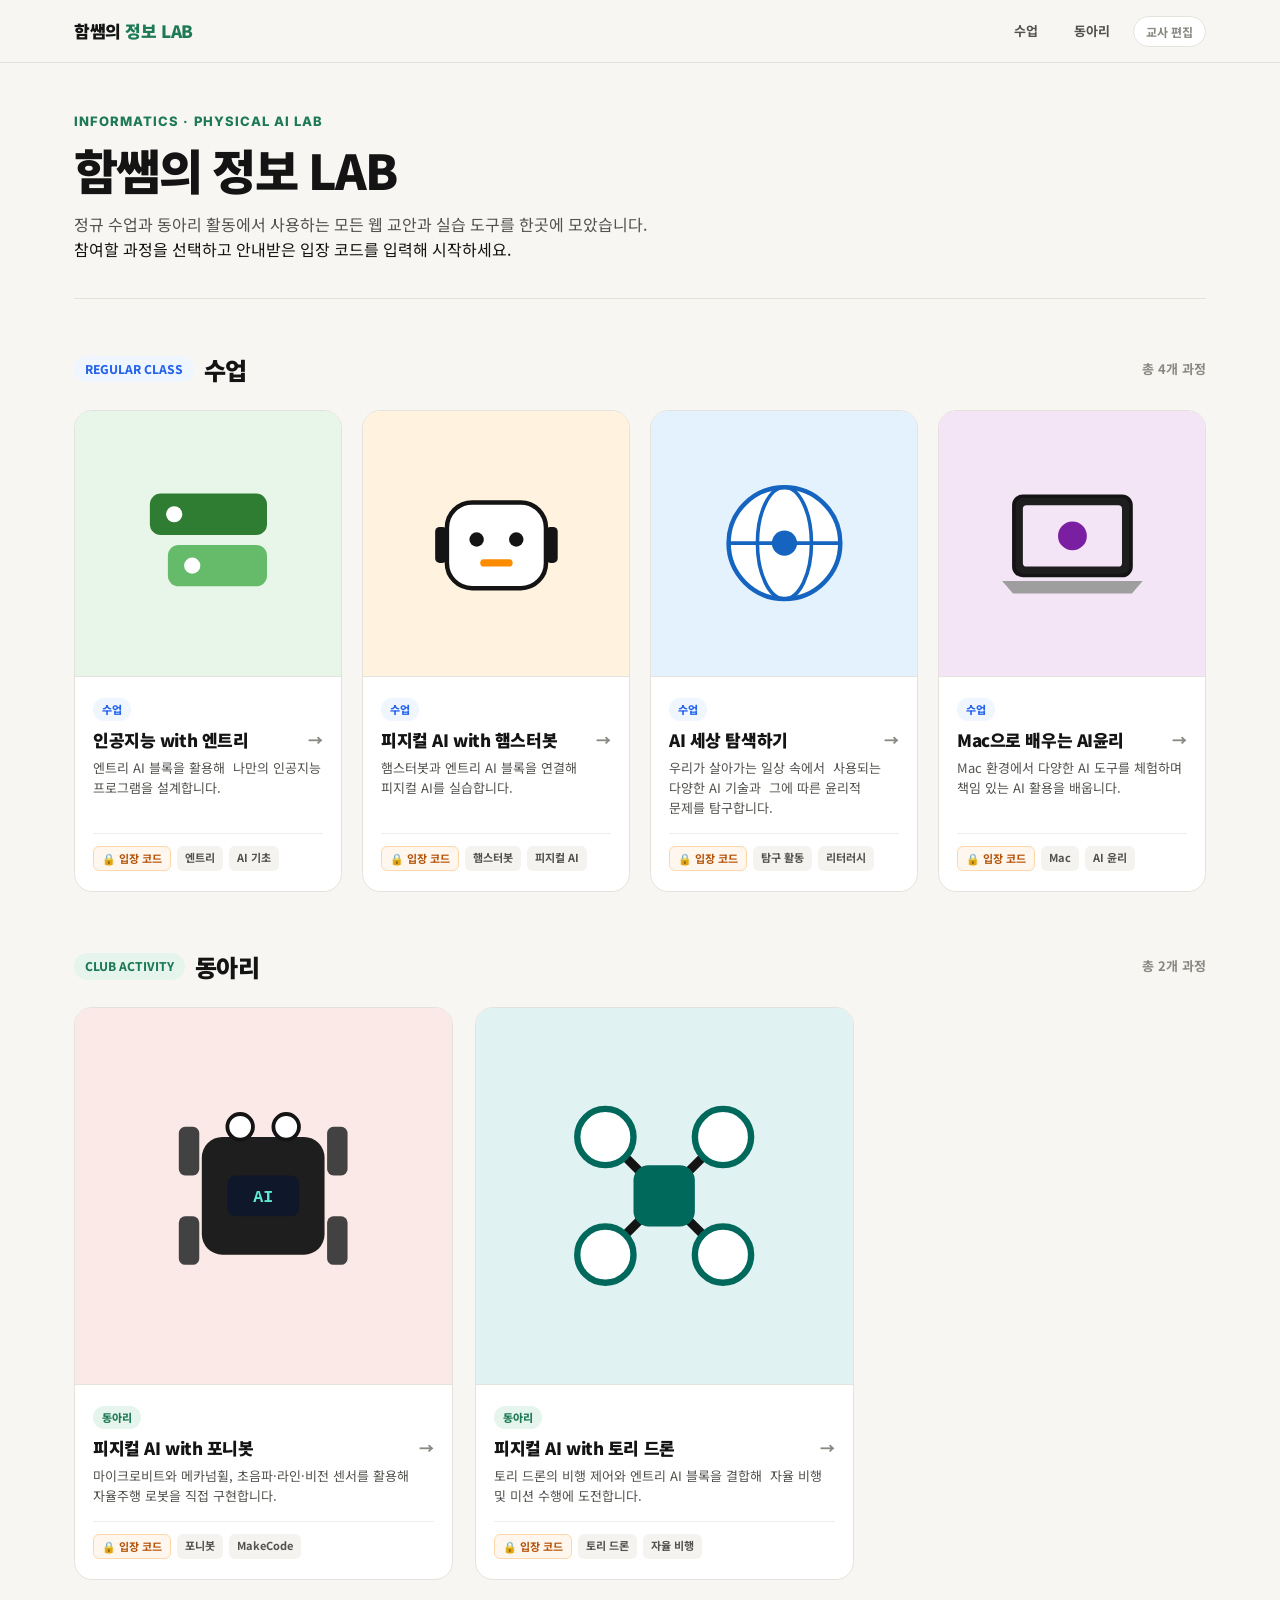
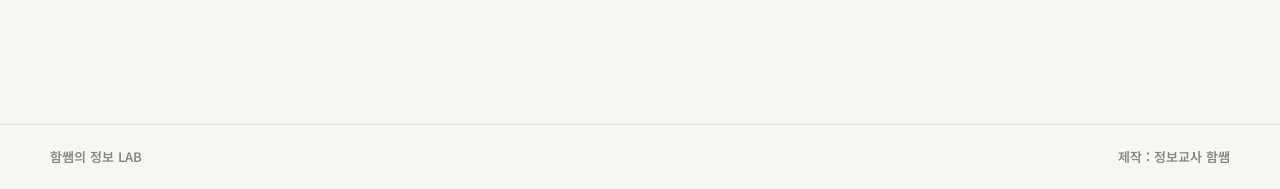
==== commit f90f13b0: "Add files via upload" ====
--- a/index.html
+++ b/index.html
@@ -1,12 +1,11 @@
 <!DOCTYPE html>
-<html lang="ko">
-<head>
-  <meta charset="UTF-8" />
-  <meta name="viewport" content="width=device-width, initial-scale=1.0" />
+<html lang="ko"><head>
+  <meta charset="UTF-8">
+  <meta name="viewport" content="width=device-width, initial-scale=1.0">
   <title>함쌤의 정보 LAB — 수업 · 동아리 통합 포털</title>
-  <link rel="preconnect" href="https://fonts.googleapis.com" />
-  <link rel="preconnect" href="https://fonts.gstatic.com" crossorigin />
-  <link href="https://fonts.googleapis.com/css2?family=Inter:wght@400;600;700;800&family=JetBrains+Mono:wght@500;700&family=Noto+Sans+KR:wght@400;500;700;800;900&family=Noto+Serif+KR:wght@500;700;900&display=swap" rel="stylesheet" />
+  <link rel="preconnect" href="https://fonts.googleapis.com">
+  <link rel="preconnect" href="https://fonts.gstatic.com" crossorigin="">
+  <link href="https://fonts.googleapis.com/css2?family=Inter:wght@400;600;700;800&amp;family=JetBrains+Mono:wght@500;700&amp;family=Noto+Sans+KR:wght@400;500;700;800;900&amp;family=Noto+Serif+KR:wght@500;700;900&amp;display=swap" rel="stylesheet">
   <style>
     :root {
       --bg-paper: #f7f6f2;
@@ -510,12 +509,12 @@
     }
   </style>
 </head>
-<body>
-
-  <div id="toastNotice"></div>
+<body class="">
+
+  <div id="toastNotice" class="">❌ 오류: 조회 실패 (401)</div>
 
     <!-- Full-Width Fixed Top Teacher Editor Bar (Unified with Deck) -->
-  <header id="editToolbar" onmousedown="if(event.target.tagName !== 'SELECT' && event.target.tagName !== 'INPUT') event.preventDefault()">
+  <header id="editToolbar" onmousedown="if(event.target.tagName !== 'SELECT' &amp;&amp; event.target.tagName !== 'INPUT') event.preventDefault()">
     <div class="tb-group">
       <span class="edit-status-badge"><span class="edit-status-dot"></span>편집 모드</span>
     </div>
@@ -537,11 +536,11 @@
             <span>✨ AI 추천 색</span>
             <span id="cpBgBadge" style="font-weight:600; color:var(--accent);">밝은 배경용</span>
           </div>
-          <div id="cpAiGrid" class="cp-ai-grid"></div>
+          <div id="cpAiGrid" class="cp-ai-grid"><button class="cp-swatch-btn"><span class="cp-dot" style="background:#141414"></span><span>기본 잉크</span></button><button class="cp-swatch-btn"><span class="cp-dot" style="background:#C84B31"></span><span>핵심 강조</span></button><button class="cp-swatch-btn"><span class="cp-dot" style="background:#1D4ED8"></span><span>신뢰 네이비</span></button><button class="cp-swatch-btn"><span class="cp-dot" style="background:#15803D"></span><span>안정 그린</span></button><button class="cp-swatch-btn"><span class="cp-dot" style="background:#6B6A65"></span><span>보조 그레이</span></button><button class="cp-swatch-btn"><span class="cp-dot" style="background:#6D28D9"></span><span>딥 퍼플</span></button></div>
           <div class="cp-custom-row">
             <span style="font-size:12px; font-weight:700;">직접 선택</span>
             <div style="display:flex; align-items:center; gap:6px;">
-              <input id="customColorInput" type="color" value="#141414" oninput="applyTextColor(this.value)" />
+              <input id="customColorInput" type="color" value="#141414" oninput="applyTextColor(this.value)">
               <button class="tb-btn" style="background:#141414;" onclick="toggleColorPopover(false)">닫기</button>
             </div>
           </div>
@@ -553,14 +552,14 @@
       <div class="tb-stepper" title="선택한 문단의 줄간격 조절">
         <span class="tb-step-label">줄간격</span>
         <button class="tb-step-btn" onclick="adjustLineHeight(-0.1)">−</button>
-        <span id="lhVal" class="tb-step-val">1.5</span>
+        <span id="lhVal" class="tb-step-val">1.6</span>
         <button class="tb-step-btn" onclick="adjustLineHeight(0.1)">+</button>
       </div>
 
       <div class="tb-stepper" title="선택한 문단의 글자간격 조절">
         <span class="tb-step-label">자간</span>
         <button class="tb-step-btn" onclick="adjustLetterSpacing(-0.01)">−</button>
-        <span id="lsVal" class="tb-step-val">-0.02</span>
+        <span id="lsVal" class="tb-step-val">0.00</span>
         <button class="tb-step-btn" onclick="adjustLetterSpacing(0.01)">+</button>
       </div>
     </div>
@@ -591,11 +590,10 @@
     <!-- Hero -->
     <section class="hero">
       <div class="hero-kicker editable-text">INFORMATICS · PHYSICAL AI LAB</div>
-      <h1 class="hero-title editable-text">함쌤의 정보·AI 실습실</h1>
+      <h1 class="hero-title editable-text">함쌤의 정보 LAB</h1>
       <p class="hero-desc editable-text">
-        정규 수업과 동아리 활동에서 사용하는 모든 웹 교안과 실습 도구를 한곳에 모았습니다.
-        참여할 과정을 선택하고 안내받은 입장 코드를 입력해 시작하세요.
-      </p>
+        정규 수업과 동아리 활동에서 사용하는 모든 웹 교안과 실습 도구를 한곳에 모았습니다.&nbsp;<div>참여할 과정을 선택하고 안내받은 입장 코드를 입력해 시작하세요.
+      </div></p>
     </section>
 
     <!-- Section 1: 수업 -->
@@ -626,7 +624,7 @@
   <footer class="site-footer">
     <div class="footer-inner">
       <span class="editable-text">함쌤의 정보 LAB</span>
-      <span class="editable-text">제작 · 정보교사 함쌤</span>
+      <span class="editable-text">제작 : 정보교사 함쌤</span>
     </div>
   </footer>
 
@@ -636,7 +634,7 @@
       <div id="accessCategory" class="modal-kicker">수업 입장</div>
       <div id="accessCourseTitle" class="modal-title">과정 이름</div>
       <p class="modal-sub">선생님이 안내한 입장 코드를 입력해 주세요.</p>
-      <input id="accessCodeInput" class="code-input" type="password" inputmode="numeric" maxlength="10" placeholder="••••" autocomplete="off" />
+      <input id="accessCodeInput" class="code-input" type="password" inputmode="numeric" maxlength="10" placeholder="••••" autocomplete="off">
       <div id="accessErrorMsg" class="modal-error"></div>
       <div class="modal-actions">
         <button class="m-btn" onclick="closeAccessModal()">취소</button>
@@ -651,7 +649,7 @@
       <div class="modal-kicker" style="color:var(--accent);">TEACHER ONLY</div>
       <div class="modal-title">교사 인증 코드 입력</div>
       <p class="modal-sub">포털 편집 모드를 열려면 4자리 코드를 입력하세요.</p>
-      <input id="authCodeInput" class="code-input" type="password" inputmode="numeric" maxlength="4" placeholder="••••" autocomplete="off" />
+      <input id="authCodeInput" class="code-input" type="password" inputmode="numeric" maxlength="4" placeholder="••••" autocomplete="off">
       <div id="authErrorMsg" class="modal-error"></div>
       <div class="modal-actions">
         <button class="m-btn" onclick="closeAuthModal()">취소</button>
@@ -668,25 +666,25 @@
       <div class="gh-form">
         <div class="gh-field">
           <label>GitHub 아이디 (Owner)</label>
-          <input id="ghOwner" type="text" placeholder="예: hamssam-lab" />
+          <input id="ghOwner" type="text" placeholder="예: hamssam-lab">
         </div>
         <div class="gh-field">
           <label>저장소 이름 (Repository)</label>
-          <input id="ghRepo" type="text" placeholder="예: INFORMATICS-LAB" />
+          <input id="ghRepo" type="text" placeholder="예: INFORMATICS-LAB">
         </div>
         <div class="gh-field" style="display:grid; grid-template-columns: 1fr 1.6fr; gap:8px;">
           <div>
             <label>브랜치</label>
-            <input id="ghBranch" type="text" placeholder="main" />
+            <input id="ghBranch" type="text" placeholder="main">
           </div>
           <div>
             <label>파일 경로</label>
-            <input id="ghPath" type="text" placeholder="index.html" />
+            <input id="ghPath" type="text" placeholder="index.html">
           </div>
         </div>
         <div class="gh-field">
           <label>Personal Access Token (탭 닫으면 자동 삭제)</label>
-          <input id="ghToken" type="password" placeholder="github_pat_..." autocomplete="off" />
+          <input id="ghToken" type="password" placeholder="github_pat_..." autocomplete="off">
         </div>
         <div class="gh-note">
           🔒 토큰은 현재 브라우저 탭(sessionStorage)에만 임시 보관되며, 탭을 닫으면 자동 삭제되고 HTML 파일에는 절대 저장되지 않습니다.
@@ -708,7 +706,7 @@
       "id": "entry-ai",
       "category": "수업",
       "title": "인공지능 with 엔트리",
-      "desc": "엔트리 AI 블록과 데이터 학습 모델을 활용해 나만의 인공지능 프로그램을 설계합니다.",
+      "desc": "엔트리 AI 블록을 활용해 \n나만의 인공지능 프로그램을 설계합니다.",
       "tags": [
         "입장 코드",
         "엔트리",
@@ -722,8 +720,8 @@
     {
       "id": "hamster-ai",
       "category": "수업",
-      "title": "인공지능 with 햄스터봇",
-      "desc": "햄스터봇의 근접·바닥 센서와 인공지능 판단 로직을 연결해 피지컬 컴퓨팅을 실습합니다.",
+      "title": "피지컬 AI with 햄스터봇",
+      "desc": "햄스터봇과 엔트리 AI 블록을 연결해 피지컬 AI를 실습합니다.",
       "tags": [
         "입장 코드",
         "햄스터봇",
@@ -738,7 +736,7 @@
       "id": "ai-world",
       "category": "수업",
       "title": "AI 세상 탐색하기",
-      "desc": "일상 속 인공지능의 원리와 생성형 AI, 데이터 편향 등 미래 사회의 핵심 이슈를 탐구합니다.",
+      "desc": "우리가 살아가는 일상 속에서 \n사용되는 다양한 AI 기술과 \n그에 따른 윤리적 문제를 탐구합니다.",
       "tags": [
         "입장 코드",
         "탐구 활동",
@@ -753,7 +751,7 @@
       "id": "mac-ethics",
       "category": "수업",
       "title": "Mac으로 배우는 AI윤리",
-      "desc": "Mac 환경에서 다양한 AI 도구를 직접 실험하며 저작권, 딥페이크, 책임 있는 AI 활용을 배웁니다.",
+      "desc": "Mac 환경에서 다양한 AI 도구를 체험하며 책임 있는 AI 활용을 배웁니다.",
       "tags": [
         "입장 코드",
         "Mac",
@@ -769,7 +767,7 @@
     {
       "id": "ponybot-club",
       "category": "동아리",
-      "title": "자율주행 with AI 포니봇",
+      "title": "피지컬 AI with 포니봇",
       "desc": "마이크로비트와 메카넘휠, 초음파·라인·비전 센서를 활용해 자율주행 로봇을 직접 구현합니다.",
       "tags": [
         "입장 코드",
@@ -784,8 +782,8 @@
     {
       "id": "tori-drone",
       "category": "동아리",
-      "title": "AI 드론 with 토리 드론",
-      "desc": "토리 드론의 비행 제어와 AI 비전 인식을 결합해 자율 비행 및 미션 수행에 도전합니다.",
+      "title": "피지컬 AI with 토리 드론",
+      "desc": "토리 드론의 비행 제어와 엔트리 AI 블록을 결합해 \n자율 비행 및 미션 수행에 도전합니다.",
       "tags": [
         "입장 코드",
         "토리 드론",
@@ -1351,5 +1349,6 @@
 
     renderAll();
   </script>
-</body>
-</html>
+
+
+</body></html>
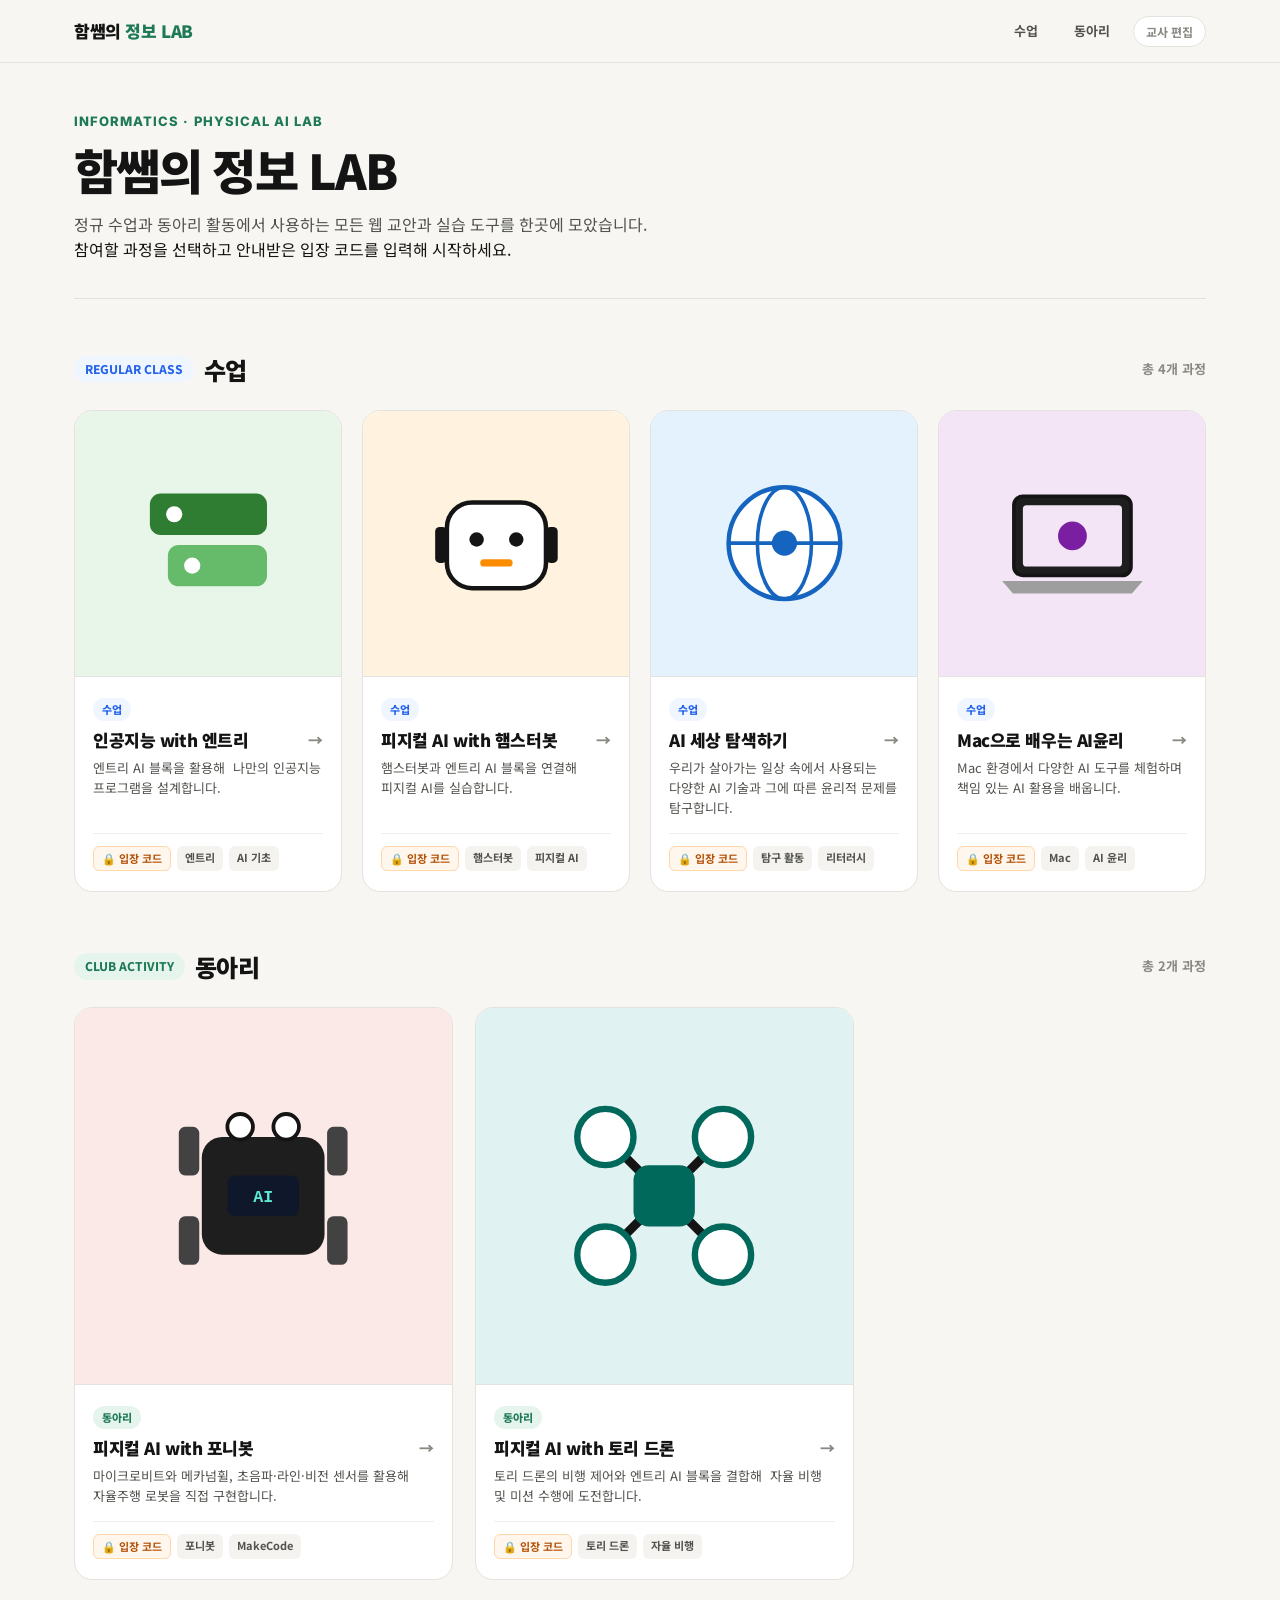
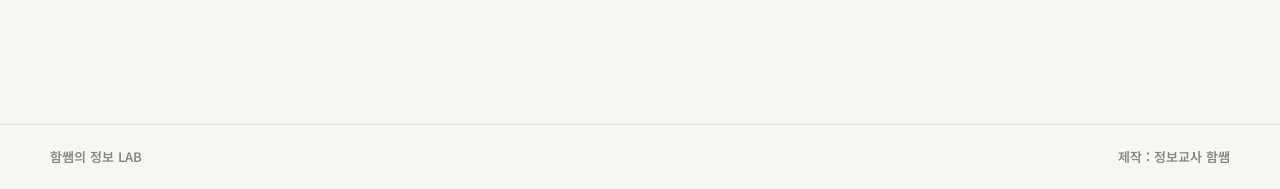
==== commit 69290f52: "메인 포털 업데이트 (2026. 11. 25. 오전 10:21:57)" ====
--- a/index.html
+++ b/index.html
@@ -565,7 +565,7 @@
     </div>
 
     <div class="tb-group">
-      <button id="btnGithubPush" class="tb-btn github" onclick="pushToGitHub()" title="공유 중인 GitHub 페이지에 바로 반영">☁️ GitHub 반영</button>
+      <button id="btnGithubPush" class="tb-btn github" onclick="pushToGitHub()" title="공유 중인 GitHub 페이지에 바로 반영" disabled="">☁️ 반영 중...</button>
       <button class="tb-btn" onclick="openGithubConfigModal()" title="GitHub 저장소·토큰 설정">⚙️</button>
       <button class="tb-btn save" onclick="exportCleanHTML()" title="로컬 PC에 HTML 파일로 백업">💾 저장</button>
       <button class="tb-btn" onclick="exitEditMode()">종료</button>
@@ -592,8 +592,8 @@
       <div class="hero-kicker editable-text">INFORMATICS · PHYSICAL AI LAB</div>
       <h1 class="hero-title editable-text">함쌤의 정보 LAB</h1>
       <p class="hero-desc editable-text">
-        정규 수업과 동아리 활동에서 사용하는 모든 웹 교안과 실습 도구를 한곳에 모았습니다.&nbsp;<div>참여할 과정을 선택하고 안내받은 입장 코드를 입력해 시작하세요.
-      </div></p>
+        정규 수업과 동아리 활동에서 사용하는 모든 웹 교안과 실습 도구를 한곳에 모았습니다.&nbsp;</p><div>참여할 과정을 선택하고 안내받은 입장 코드를 입력해 시작하세요.
+      </div><p></p>
     </section>
 
     <!-- Section 1: 수업 -->
@@ -736,7 +736,7 @@
       "id": "ai-world",
       "category": "수업",
       "title": "AI 세상 탐색하기",
-      "desc": "우리가 살아가는 일상 속에서 \n사용되는 다양한 AI 기술과 \n그에 따른 윤리적 문제를 탐구합니다.",
+      "desc": "우리가 살아가는 일상 속에서 사용되는 다양한 AI 기술과 그에 따른 윤리적 문제를 탐구합니다.",
       "tags": [
         "입장 코드",
         "탐구 활동",
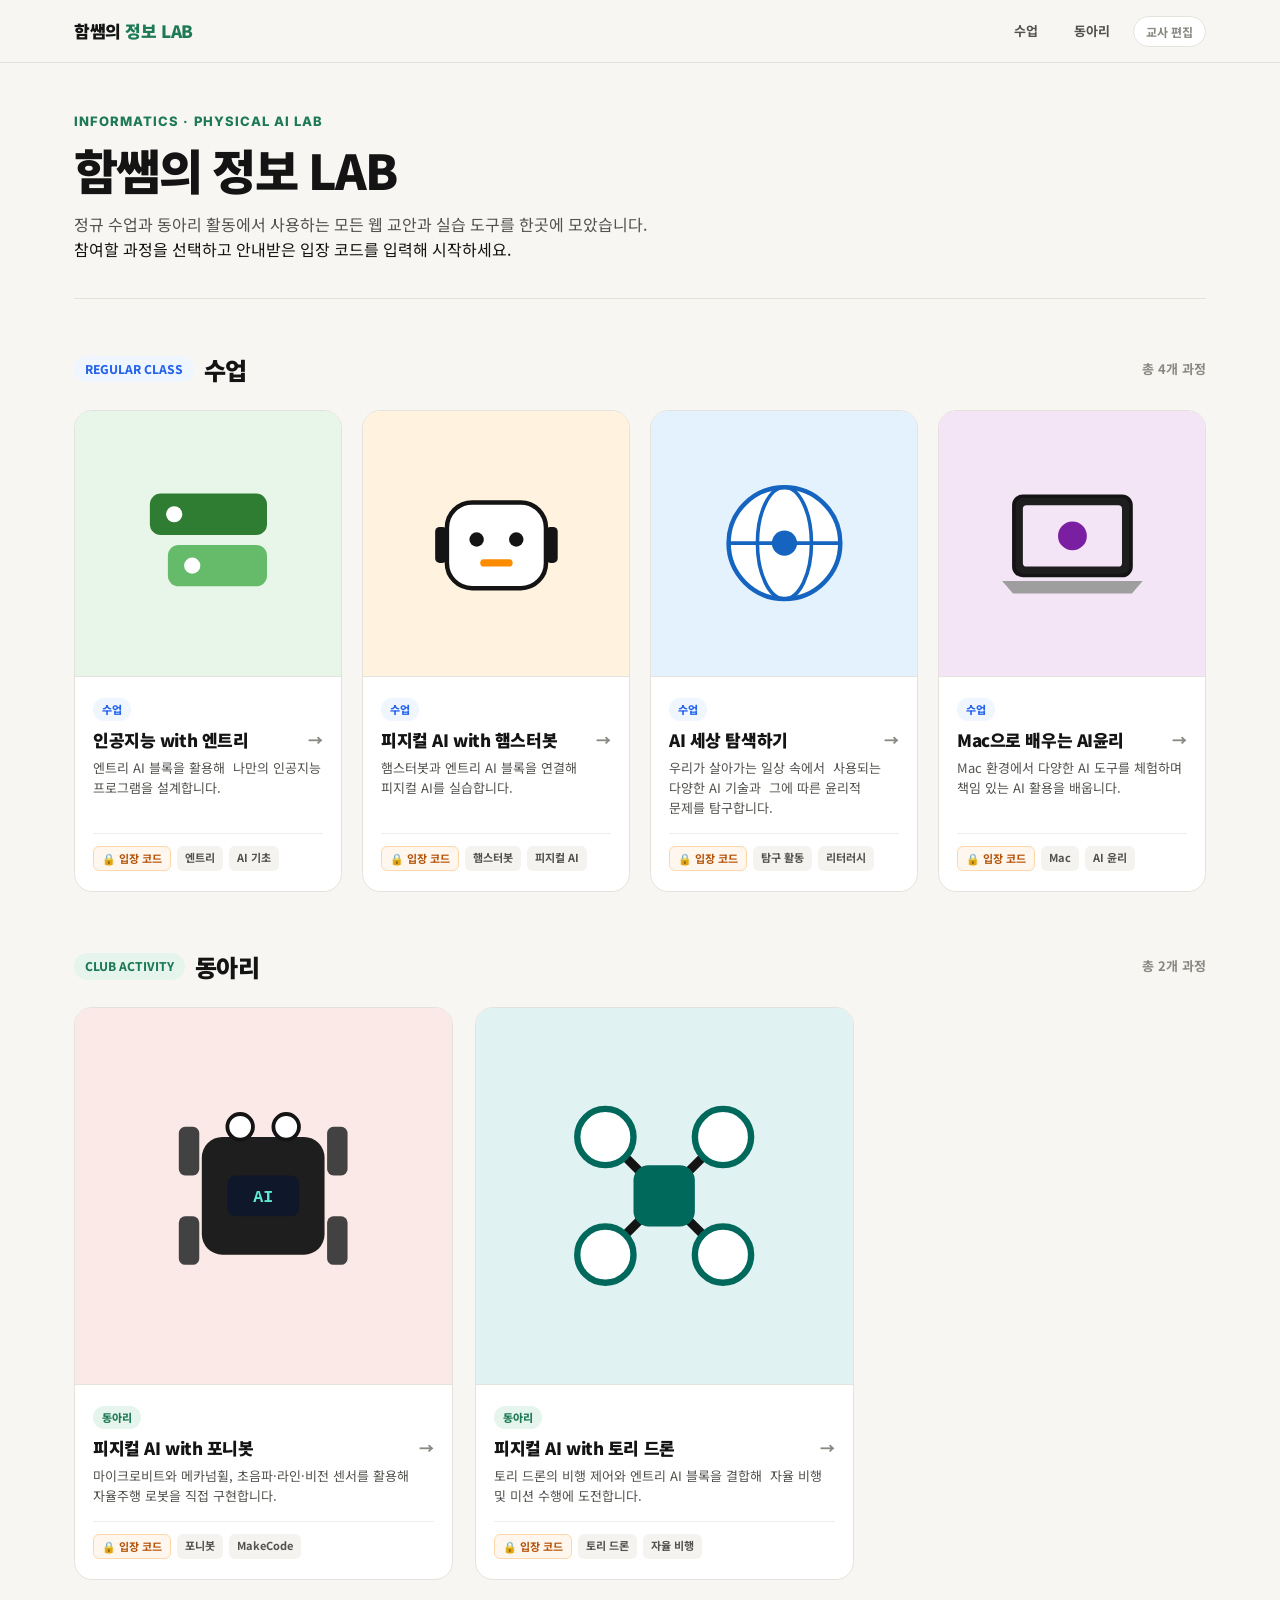
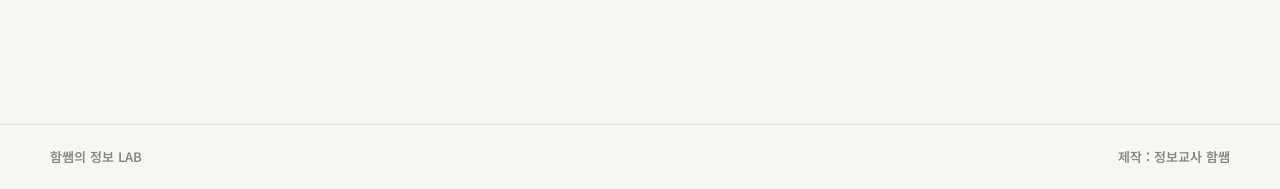
==== commit 7f148a93: "메인 포털 업데이트 (2026. 11. 25. 오전 10:22:59)" ====
--- a/index.html
+++ b/index.html
@@ -511,7 +511,7 @@
 </head>
 <body class="">
 
-  <div id="toastNotice" class="">❌ 오류: 조회 실패 (401)</div>
+  <div id="toastNotice" class="">❌ 오류: 업로드 실패 (409)</div>
 
     <!-- Full-Width Fixed Top Teacher Editor Bar (Unified with Deck) -->
   <header id="editToolbar" onmousedown="if(event.target.tagName !== 'SELECT' &amp;&amp; event.target.tagName !== 'INPUT') event.preventDefault()">
@@ -631,8 +631,8 @@
   <!-- Course Access Code Modal -->
   <div id="accessModal" class="modal-backdrop" onclick="if(event.target.id==='accessModal') closeAccessModal()">
     <div id="accessCard" class="modal-card">
-      <div id="accessCategory" class="modal-kicker">수업 입장</div>
-      <div id="accessCourseTitle" class="modal-title">과정 이름</div>
+      <div id="accessCategory" class="modal-kicker">동아리 입장 확인</div>
+      <div id="accessCourseTitle" class="modal-title">피지컬 AI with 포니봇</div>
       <p class="modal-sub">선생님이 안내한 입장 코드를 입력해 주세요.</p>
       <input id="accessCodeInput" class="code-input" type="password" inputmode="numeric" maxlength="10" placeholder="••••" autocomplete="off">
       <div id="accessErrorMsg" class="modal-error"></div>
@@ -736,7 +736,7 @@
       "id": "ai-world",
       "category": "수업",
       "title": "AI 세상 탐색하기",
-      "desc": "우리가 살아가는 일상 속에서 사용되는 다양한 AI 기술과 그에 따른 윤리적 문제를 탐구합니다.",
+      "desc": "우리가 살아가는 일상 속에서 \n사용되는 다양한 AI 기술과 \n그에 따른 윤리적 문제를 탐구합니다.",
       "tags": [
         "입장 코드",
         "탐구 활동",
@@ -775,7 +775,7 @@
         "MakeCode"
       ],
       "href": "./ponybot_main.html",
-      "codeHash": "85d6385b945c0d602103db39b0b654b2af93b5127938e26a959c123f0789b948",
+      "codeHash": "9af15b336e6a9619928537df30b2e6a2376569fcf9d7e773eccede65606529a0",
       "accent": "#fbe9e7",
       "svgType": "ponybot"
     },
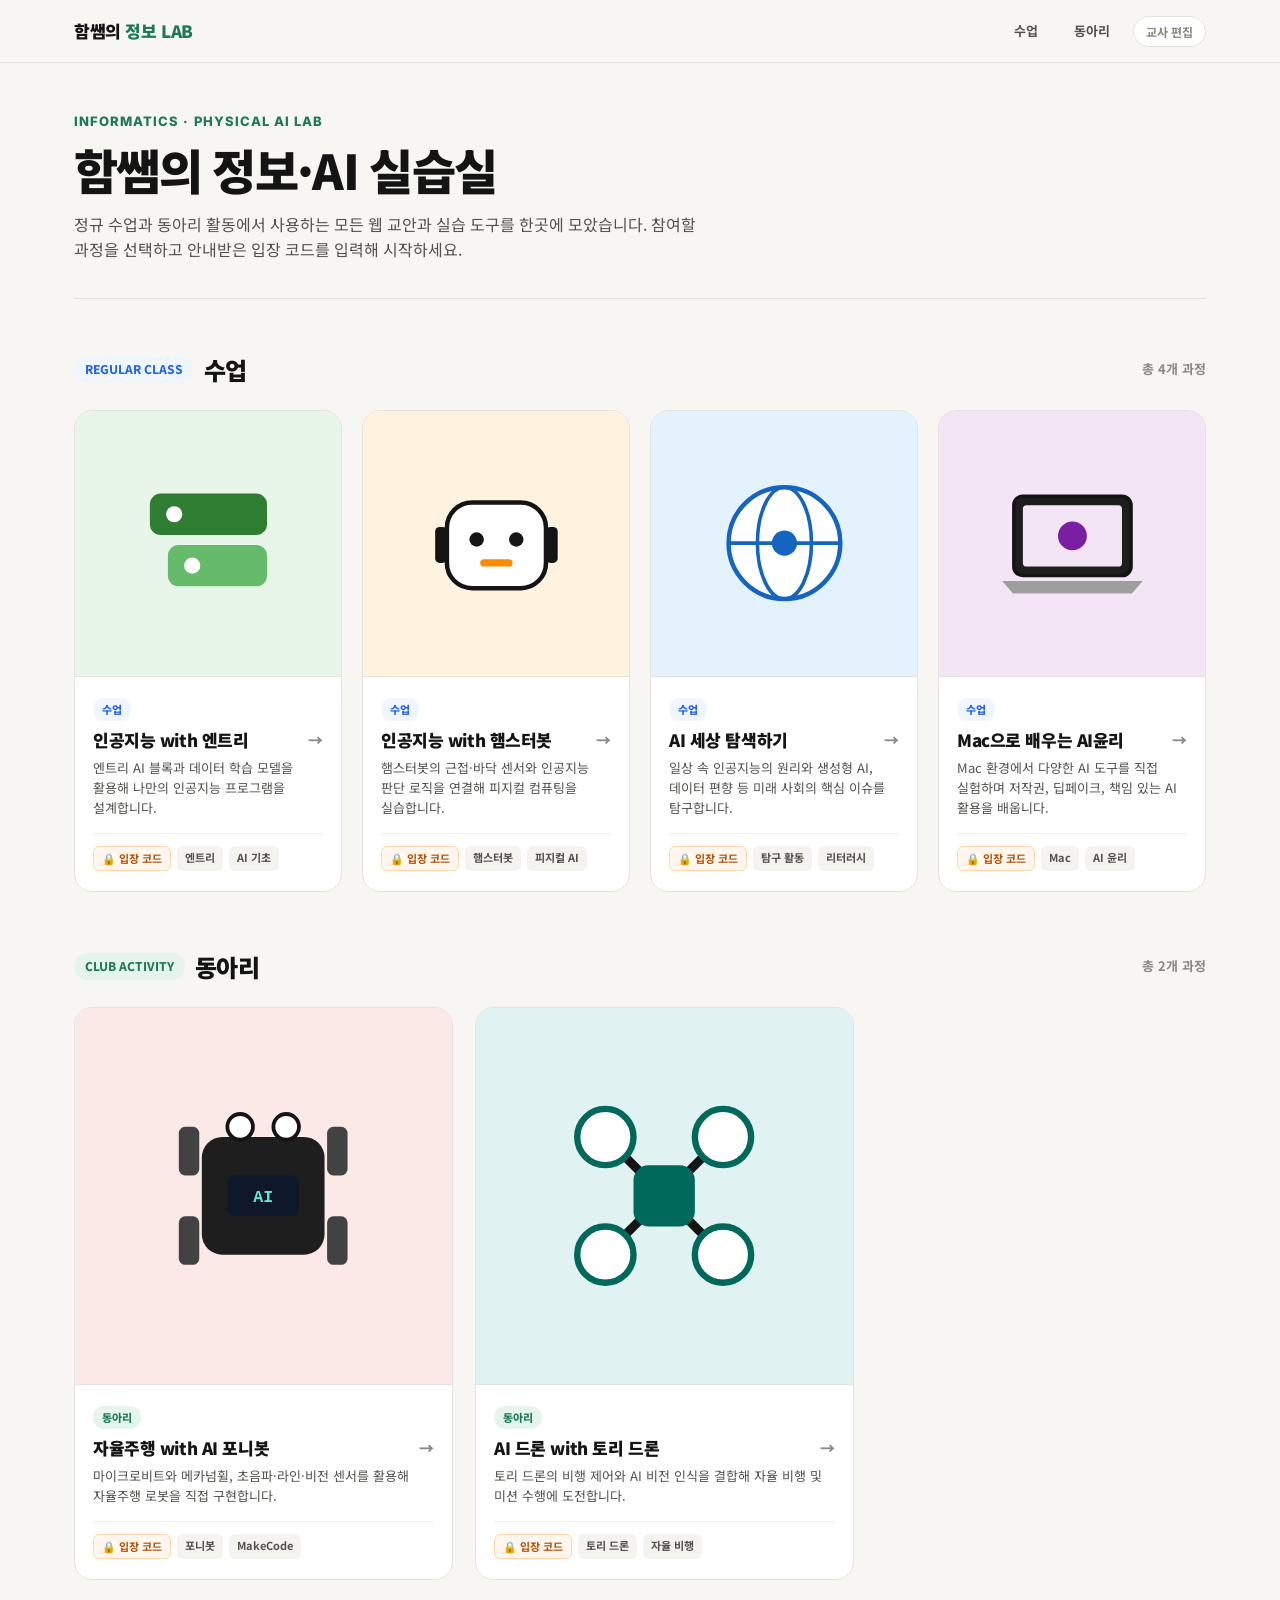
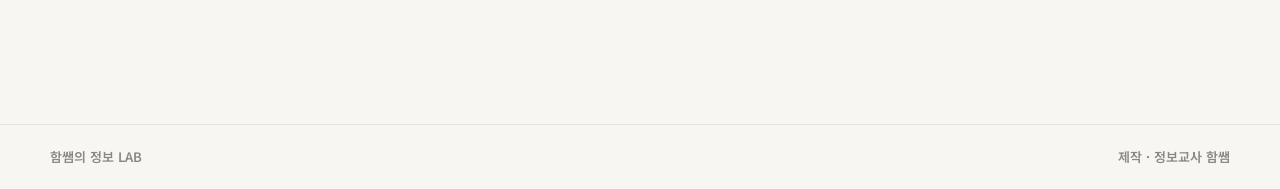
==== commit 422db707: "Add files via upload" ====
--- a/index.html
+++ b/index.html
@@ -1,11 +1,12 @@
 <!DOCTYPE html>
-<html lang="ko"><head>
-  <meta charset="UTF-8">
-  <meta name="viewport" content="width=device-width, initial-scale=1.0">
+<html lang="ko">
+<head>
+  <meta charset="UTF-8" />
+  <meta name="viewport" content="width=device-width, initial-scale=1.0" />
   <title>함쌤의 정보 LAB — 수업 · 동아리 통합 포털</title>
-  <link rel="preconnect" href="https://fonts.googleapis.com">
-  <link rel="preconnect" href="https://fonts.gstatic.com" crossorigin="">
-  <link href="https://fonts.googleapis.com/css2?family=Inter:wght@400;600;700;800&amp;family=JetBrains+Mono:wght@500;700&amp;family=Noto+Sans+KR:wght@400;500;700;800;900&amp;family=Noto+Serif+KR:wght@500;700;900&amp;display=swap" rel="stylesheet">
+  <link rel="preconnect" href="https://fonts.googleapis.com" />
+  <link rel="preconnect" href="https://fonts.gstatic.com" crossorigin />
+  <link href="https://fonts.googleapis.com/css2?family=Inter:wght@400;600;700;800&family=JetBrains+Mono:wght@500;700&family=Noto+Sans+KR:wght@400;500;700;800;900&family=Noto+Serif+KR:wght@500;700;900&display=swap" rel="stylesheet" />
   <style>
     :root {
       --bg-paper: #f7f6f2;
@@ -509,12 +510,12 @@
     }
   </style>
 </head>
-<body class="">
-
-  <div id="toastNotice" class="">❌ 오류: 업로드 실패 (409)</div>
+<body>
+
+  <div id="toastNotice"></div>
 
     <!-- Full-Width Fixed Top Teacher Editor Bar (Unified with Deck) -->
-  <header id="editToolbar" onmousedown="if(event.target.tagName !== 'SELECT' &amp;&amp; event.target.tagName !== 'INPUT') event.preventDefault()">
+  <header id="editToolbar" onmousedown="if(event.target.tagName !== 'SELECT' && event.target.tagName !== 'INPUT') event.preventDefault()">
     <div class="tb-group">
       <span class="edit-status-badge"><span class="edit-status-dot"></span>편집 모드</span>
     </div>
@@ -536,11 +537,11 @@
             <span>✨ AI 추천 색</span>
             <span id="cpBgBadge" style="font-weight:600; color:var(--accent);">밝은 배경용</span>
           </div>
-          <div id="cpAiGrid" class="cp-ai-grid"><button class="cp-swatch-btn"><span class="cp-dot" style="background:#141414"></span><span>기본 잉크</span></button><button class="cp-swatch-btn"><span class="cp-dot" style="background:#C84B31"></span><span>핵심 강조</span></button><button class="cp-swatch-btn"><span class="cp-dot" style="background:#1D4ED8"></span><span>신뢰 네이비</span></button><button class="cp-swatch-btn"><span class="cp-dot" style="background:#15803D"></span><span>안정 그린</span></button><button class="cp-swatch-btn"><span class="cp-dot" style="background:#6B6A65"></span><span>보조 그레이</span></button><button class="cp-swatch-btn"><span class="cp-dot" style="background:#6D28D9"></span><span>딥 퍼플</span></button></div>
+          <div id="cpAiGrid" class="cp-ai-grid"></div>
           <div class="cp-custom-row">
             <span style="font-size:12px; font-weight:700;">직접 선택</span>
             <div style="display:flex; align-items:center; gap:6px;">
-              <input id="customColorInput" type="color" value="#141414" oninput="applyTextColor(this.value)">
+              <input id="customColorInput" type="color" value="#141414" oninput="applyTextColor(this.value)" />
               <button class="tb-btn" style="background:#141414;" onclick="toggleColorPopover(false)">닫기</button>
             </div>
           </div>
@@ -549,23 +550,30 @@
 
       <div class="tb-sep"></div>
 
+      <div class="tb-stepper" title="선택한 글자·문단의 크기 조절">
+        <span class="tb-step-label">크기</span>
+        <button class="tb-step-btn" onclick="adjustFontSize(-2)">−</button>
+        <span id="fsVal" class="tb-step-val" style="min-width:36px;">16px</span>
+        <button class="tb-step-btn" onclick="adjustFontSize(2)">+</button>
+      </div>
+
       <div class="tb-stepper" title="선택한 문단의 줄간격 조절">
         <span class="tb-step-label">줄간격</span>
         <button class="tb-step-btn" onclick="adjustLineHeight(-0.1)">−</button>
-        <span id="lhVal" class="tb-step-val">1.6</span>
+        <span id="lhVal" class="tb-step-val">1.5</span>
         <button class="tb-step-btn" onclick="adjustLineHeight(0.1)">+</button>
       </div>
 
       <div class="tb-stepper" title="선택한 문단의 글자간격 조절">
         <span class="tb-step-label">자간</span>
         <button class="tb-step-btn" onclick="adjustLetterSpacing(-0.01)">−</button>
-        <span id="lsVal" class="tb-step-val">0.00</span>
+        <span id="lsVal" class="tb-step-val">-0.02</span>
         <button class="tb-step-btn" onclick="adjustLetterSpacing(0.01)">+</button>
       </div>
     </div>
 
     <div class="tb-group">
-      <button id="btnGithubPush" class="tb-btn github" onclick="pushToGitHub()" title="공유 중인 GitHub 페이지에 바로 반영" disabled="">☁️ 반영 중...</button>
+      <button id="btnGithubPush" class="tb-btn github" onclick="pushToGitHub()" title="공유 중인 GitHub 페이지에 바로 반영">☁️ GitHub 반영</button>
       <button class="tb-btn" onclick="openGithubConfigModal()" title="GitHub 저장소·토큰 설정">⚙️</button>
       <button class="tb-btn save" onclick="exportCleanHTML()" title="로컬 PC에 HTML 파일로 백업">💾 저장</button>
       <button class="tb-btn" onclick="exitEditMode()">종료</button>
@@ -590,10 +598,11 @@
     <!-- Hero -->
     <section class="hero">
       <div class="hero-kicker editable-text">INFORMATICS · PHYSICAL AI LAB</div>
-      <h1 class="hero-title editable-text">함쌤의 정보 LAB</h1>
+      <h1 class="hero-title editable-text">함쌤의 정보·AI 실습실</h1>
       <p class="hero-desc editable-text">
-        정규 수업과 동아리 활동에서 사용하는 모든 웹 교안과 실습 도구를 한곳에 모았습니다.&nbsp;</p><div>참여할 과정을 선택하고 안내받은 입장 코드를 입력해 시작하세요.
-      </div><p></p>
+        정규 수업과 동아리 활동에서 사용하는 모든 웹 교안과 실습 도구를 한곳에 모았습니다.
+        참여할 과정을 선택하고 안내받은 입장 코드를 입력해 시작하세요.
+      </p>
     </section>
 
     <!-- Section 1: 수업 -->
@@ -624,17 +633,17 @@
   <footer class="site-footer">
     <div class="footer-inner">
       <span class="editable-text">함쌤의 정보 LAB</span>
-      <span class="editable-text">제작 : 정보교사 함쌤</span>
+      <span class="editable-text">제작 · 정보교사 함쌤</span>
     </div>
   </footer>
 
   <!-- Course Access Code Modal -->
   <div id="accessModal" class="modal-backdrop" onclick="if(event.target.id==='accessModal') closeAccessModal()">
     <div id="accessCard" class="modal-card">
-      <div id="accessCategory" class="modal-kicker">동아리 입장 확인</div>
-      <div id="accessCourseTitle" class="modal-title">피지컬 AI with 포니봇</div>
+      <div id="accessCategory" class="modal-kicker">수업 입장</div>
+      <div id="accessCourseTitle" class="modal-title">과정 이름</div>
       <p class="modal-sub">선생님이 안내한 입장 코드를 입력해 주세요.</p>
-      <input id="accessCodeInput" class="code-input" type="password" inputmode="numeric" maxlength="10" placeholder="••••" autocomplete="off">
+      <input id="accessCodeInput" class="code-input" type="password" inputmode="numeric" maxlength="10" placeholder="••••" autocomplete="off" />
       <div id="accessErrorMsg" class="modal-error"></div>
       <div class="modal-actions">
         <button class="m-btn" onclick="closeAccessModal()">취소</button>
@@ -649,7 +658,7 @@
       <div class="modal-kicker" style="color:var(--accent);">TEACHER ONLY</div>
       <div class="modal-title">교사 인증 코드 입력</div>
       <p class="modal-sub">포털 편집 모드를 열려면 4자리 코드를 입력하세요.</p>
-      <input id="authCodeInput" class="code-input" type="password" inputmode="numeric" maxlength="4" placeholder="••••" autocomplete="off">
+      <input id="authCodeInput" class="code-input" type="password" inputmode="numeric" maxlength="4" placeholder="••••" autocomplete="off" />
       <div id="authErrorMsg" class="modal-error"></div>
       <div class="modal-actions">
         <button class="m-btn" onclick="closeAuthModal()">취소</button>
@@ -666,25 +675,25 @@
       <div class="gh-form">
         <div class="gh-field">
           <label>GitHub 아이디 (Owner)</label>
-          <input id="ghOwner" type="text" placeholder="예: hamssam-lab">
+          <input id="ghOwner" type="text" placeholder="예: hamssam-lab" />
         </div>
         <div class="gh-field">
           <label>저장소 이름 (Repository)</label>
-          <input id="ghRepo" type="text" placeholder="예: INFORMATICS-LAB">
+          <input id="ghRepo" type="text" placeholder="예: INFORMATICS-LAB" />
         </div>
         <div class="gh-field" style="display:grid; grid-template-columns: 1fr 1.6fr; gap:8px;">
           <div>
             <label>브랜치</label>
-            <input id="ghBranch" type="text" placeholder="main">
+            <input id="ghBranch" type="text" placeholder="main" />
           </div>
           <div>
             <label>파일 경로</label>
-            <input id="ghPath" type="text" placeholder="index.html">
+            <input id="ghPath" type="text" placeholder="index.html" />
           </div>
         </div>
         <div class="gh-field">
           <label>Personal Access Token (탭 닫으면 자동 삭제)</label>
-          <input id="ghToken" type="password" placeholder="github_pat_..." autocomplete="off">
+          <input id="ghToken" type="password" placeholder="github_pat_..." autocomplete="off" />
         </div>
         <div class="gh-note">
           🔒 토큰은 현재 브라우저 탭(sessionStorage)에만 임시 보관되며, 탭을 닫으면 자동 삭제되고 HTML 파일에는 절대 저장되지 않습니다.
@@ -706,7 +715,7 @@
       "id": "entry-ai",
       "category": "수업",
       "title": "인공지능 with 엔트리",
-      "desc": "엔트리 AI 블록을 활용해 \n나만의 인공지능 프로그램을 설계합니다.",
+      "desc": "엔트리 AI 블록과 데이터 학습 모델을 활용해 나만의 인공지능 프로그램을 설계합니다.",
       "tags": [
         "입장 코드",
         "엔트리",
@@ -720,8 +729,8 @@
     {
       "id": "hamster-ai",
       "category": "수업",
-      "title": "피지컬 AI with 햄스터봇",
-      "desc": "햄스터봇과 엔트리 AI 블록을 연결해 피지컬 AI를 실습합니다.",
+      "title": "인공지능 with 햄스터봇",
+      "desc": "햄스터봇의 근접·바닥 센서와 인공지능 판단 로직을 연결해 피지컬 컴퓨팅을 실습합니다.",
       "tags": [
         "입장 코드",
         "햄스터봇",
@@ -736,7 +745,7 @@
       "id": "ai-world",
       "category": "수업",
       "title": "AI 세상 탐색하기",
-      "desc": "우리가 살아가는 일상 속에서 \n사용되는 다양한 AI 기술과 \n그에 따른 윤리적 문제를 탐구합니다.",
+      "desc": "일상 속 인공지능의 원리와 생성형 AI, 데이터 편향 등 미래 사회의 핵심 이슈를 탐구합니다.",
       "tags": [
         "입장 코드",
         "탐구 활동",
@@ -751,7 +760,7 @@
       "id": "mac-ethics",
       "category": "수업",
       "title": "Mac으로 배우는 AI윤리",
-      "desc": "Mac 환경에서 다양한 AI 도구를 체험하며 책임 있는 AI 활용을 배웁니다.",
+      "desc": "Mac 환경에서 다양한 AI 도구를 직접 실험하며 저작권, 딥페이크, 책임 있는 AI 활용을 배웁니다.",
       "tags": [
         "입장 코드",
         "Mac",
@@ -767,7 +776,7 @@
     {
       "id": "ponybot-club",
       "category": "동아리",
-      "title": "피지컬 AI with 포니봇",
+      "title": "자율주행 with AI 포니봇",
       "desc": "마이크로비트와 메카넘휠, 초음파·라인·비전 센서를 활용해 자율주행 로봇을 직접 구현합니다.",
       "tags": [
         "입장 코드",
@@ -775,15 +784,15 @@
         "MakeCode"
       ],
       "href": "./ponybot_main.html",
-      "codeHash": "9af15b336e6a9619928537df30b2e6a2376569fcf9d7e773eccede65606529a0",
+      "codeHash": "85d6385b945c0d602103db39b0b654b2af93b5127938e26a959c123f0789b948",
       "accent": "#fbe9e7",
       "svgType": "ponybot"
     },
     {
       "id": "tori-drone",
       "category": "동아리",
-      "title": "피지컬 AI with 토리 드론",
-      "desc": "토리 드론의 비행 제어와 엔트리 AI 블록을 결합해 \n자율 비행 및 미션 수행에 도전합니다.",
+      "title": "AI 드론 with 토리 드론",
+      "desc": "토리 드론의 비행 제어와 AI 비전 인식을 결합해 자율 비행 및 미션 수행에 도전합니다.",
       "tags": [
         "입장 코드",
         "토리 드론",
@@ -1140,6 +1149,8 @@
     function syncToolbarWithElement(el) {
       const style = window.getComputedStyle(el);
       const fontSize = parseFloat(style.fontSize) || 16;
+      const fsValEl = document.getElementById('fsVal');
+      if (fsValEl) fsValEl.textContent = Math.round(fontSize) + 'px';
       const lhPx = parseFloat(style.lineHeight);
       const lhRatio = isNaN(lhPx) ? 1.5 : +(lhPx / fontSize).toFixed(2);
       document.getElementById('lhVal').textContent = lhRatio.toFixed(1);
@@ -1208,6 +1219,50 @@
       const sel = window.getSelection();
       if (sel && !sel.isCollapsed) document.execCommand('foreColor', false, hex);
       else if (activeEditableEl) activeEditableEl.style.color = hex;
+    }
+
+    function adjustFontSize(delta) {
+      if (!isTeacherAuthenticated || !editMode) return;
+      const sel = window.getSelection();
+      const hasPartialSel = sel && sel.rangeCount > 0 && !sel.isCollapsed && activeEditableEl &&
+        activeEditableEl.contains(sel.anchorNode) && activeEditableEl.contains(sel.focusNode) &&
+        sel.toString().trim() !== activeEditableEl.textContent.trim();
+
+      if (hasPartialSel) {
+        const range = sel.getRangeAt(0);
+        const node = range.commonAncestorContainer;
+        const existingSpan = (node.nodeType === 1 ? node : node.parentElement)?.closest('span[data-fs]');
+        if (existingSpan && activeEditableEl.contains(existingSpan) && sel.toString().trim() === existingSpan.textContent.trim()) {
+          const cur = parseFloat(window.getComputedStyle(existingSpan).fontSize) || 16;
+          const next = Math.min(96, Math.max(10, Math.round(cur + delta)));
+          existingSpan.style.fontSize = next + 'px';
+          document.getElementById('fsVal').textContent = next + 'px';
+          return;
+        }
+        const refEl = node.nodeType === 1 ? node : node.parentElement;
+        const cur = parseFloat(window.getComputedStyle(refEl).fontSize) || 16;
+        const next = Math.min(96, Math.max(10, Math.round(cur + delta)));
+        const markerId = 'fs-tmp-' + Date.now();
+        const div = document.createElement('div');
+        div.appendChild(range.cloneContents());
+        document.execCommand('insertHTML', false, `<span id="${markerId}" data-fs="1" style="font-size:${next}px">${div.innerHTML}</span>`);
+        const inserted = document.getElementById(markerId);
+        if (inserted) {
+          inserted.removeAttribute('id');
+          const newRange = document.createRange();
+          newRange.selectNodeContents(inserted);
+          sel.removeAllRanges();
+          sel.addRange(newRange);
+        }
+        document.getElementById('fsVal').textContent = next + 'px';
+        return;
+      }
+
+      if (!activeEditableEl) return;
+      const cur = parseFloat(window.getComputedStyle(activeEditableEl).fontSize) || 16;
+      const next = Math.min(96, Math.max(10, Math.round(cur + delta)));
+      activeEditableEl.style.fontSize = next + 'px';
+      document.getElementById('fsVal').textContent = next + 'px';
     }
 
     function adjustLineHeight(delta) {
@@ -1349,6 +1404,5 @@
 
     renderAll();
   </script>
-
-
-</body></html>+</body>
+</html>
